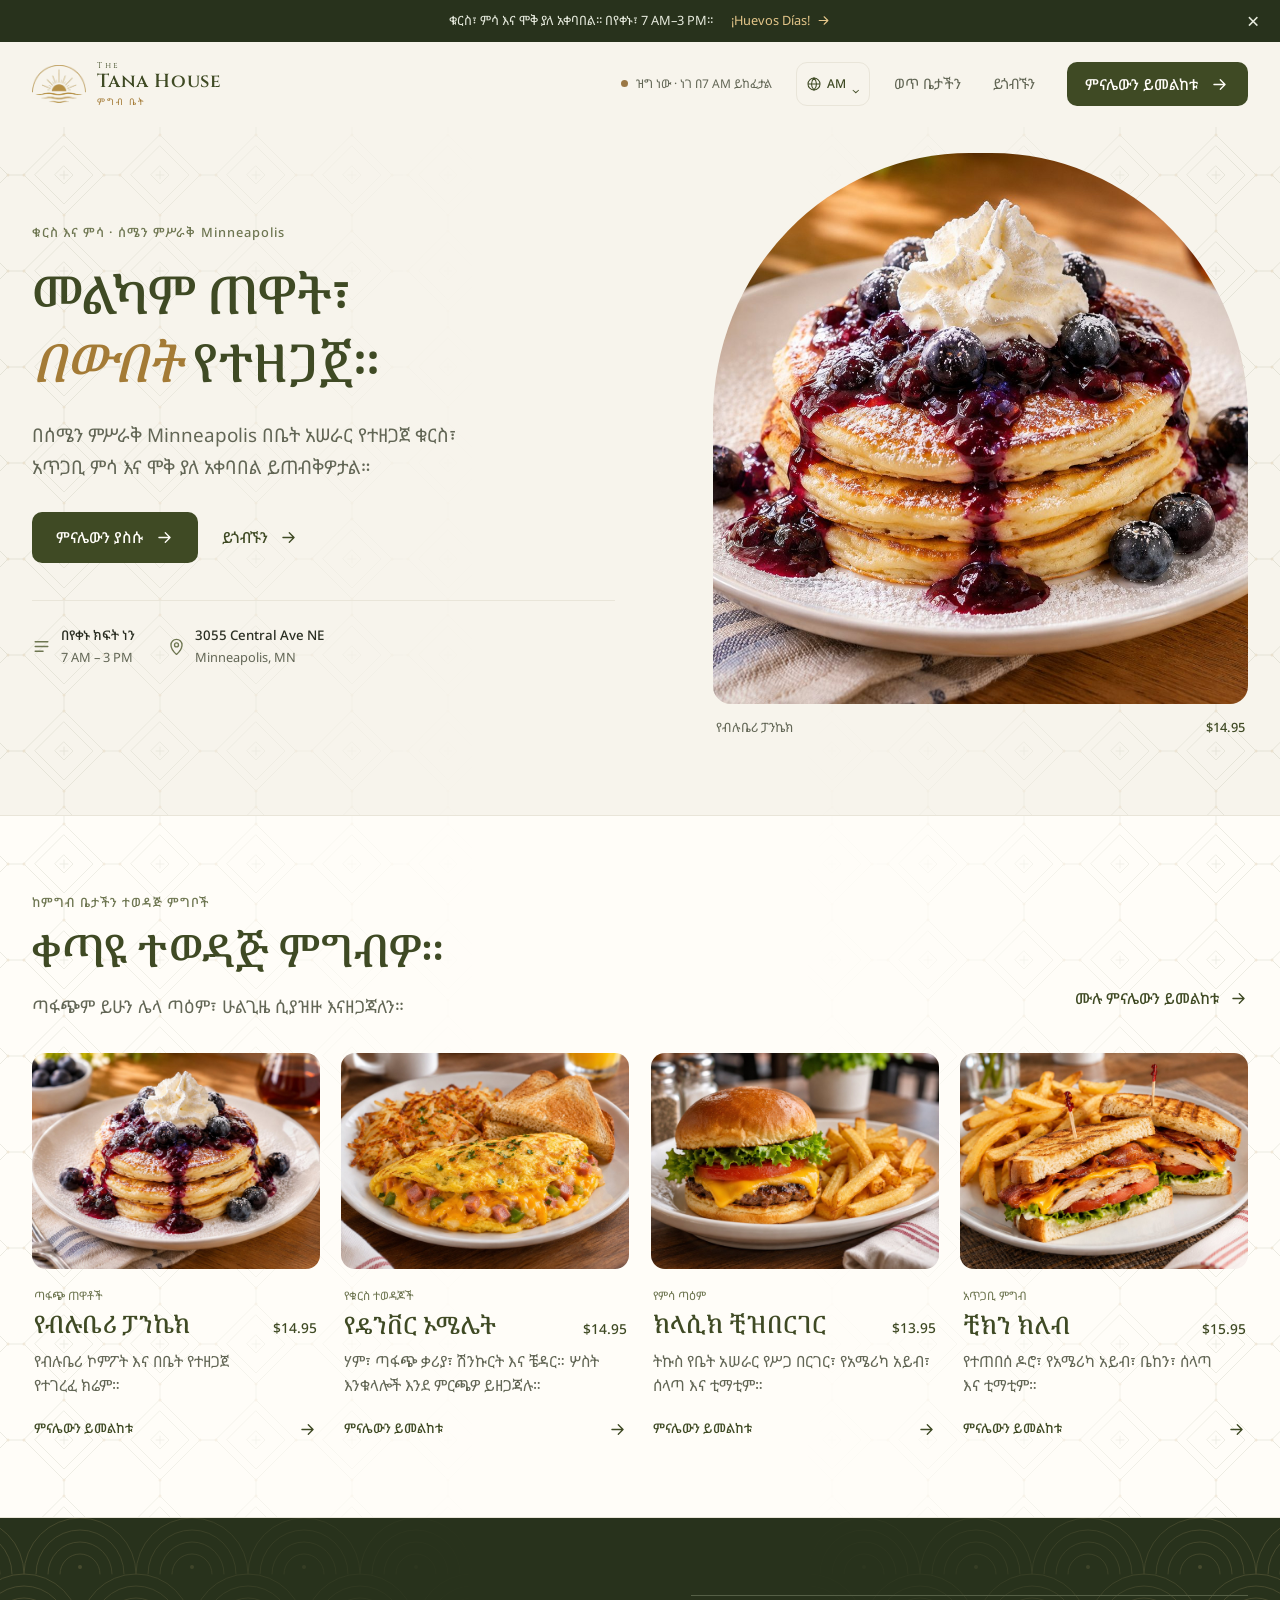
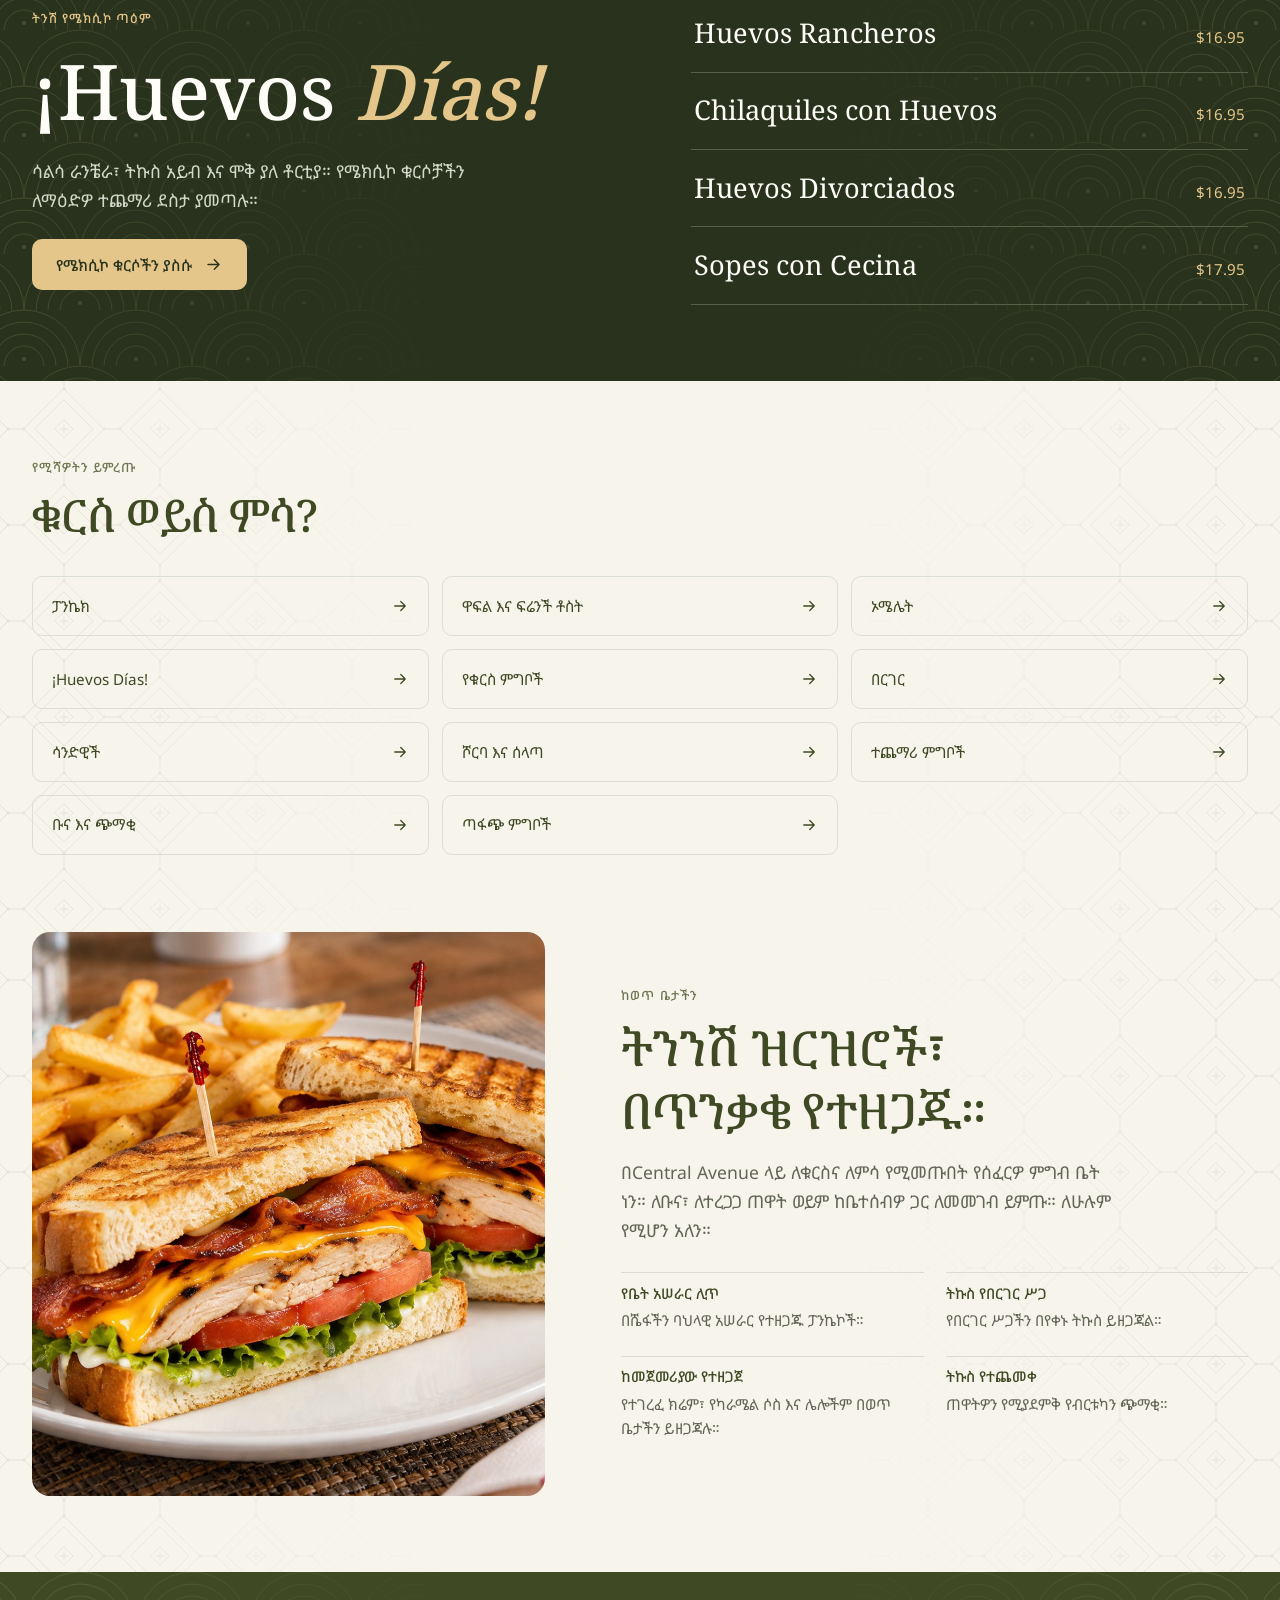
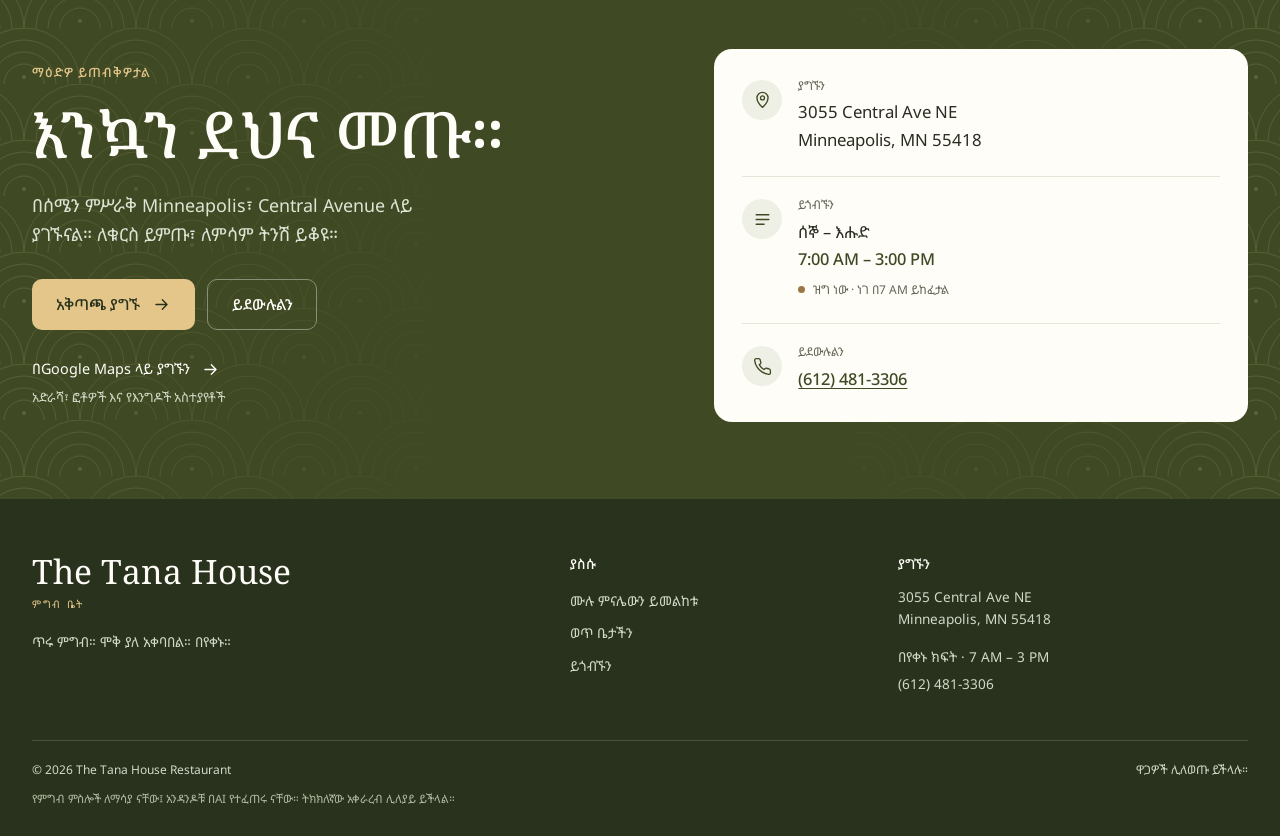
==== index-am.html @ eefc1eab "Initial TANA House website" ====
<!DOCTYPE html>
<html lang="am">
<head>
  <meta charset="UTF-8">
  <meta name="viewport" content="width=device-width, initial-scale=1, viewport-fit=cover">
  <title>The Tana House | ቁርስ እና ምሳ</title>
  <meta name="description" content="The Tana House በ3055 Central Ave NE፣ Minneapolis የሚገኝ የቁርስና የምሳ ምግብ ቤት ነው። ፓንኬክ፣ ኦሜሌት፣ የሜክሲኮ ቁርስ፣ በርገር እና ሌሎችም። በየቀኑ 7 AM–3 PM።">
  <meta name="theme-color" content="#3F4A24">
  <link rel="icon" href="assets/img/logo-emblem.png" type="image/png">
  <link rel="preconnect" href="https://fonts.googleapis.com">
  <link rel="preconnect" href="https://fonts.gstatic.com" crossorigin>
  <link href="https://fonts.googleapis.com/css2?family=Cinzel:wght@500;600&amp;family=Cormorant+Garamond:ital,wght@0,500;0,600;1,500&amp;family=Jost:wght@400;500;600&amp;family=Noto+Sans+Ethiopic:wght@400;500;600&amp;family=Noto+Serif+Ethiopic:wght@500;600&amp;display=swap" rel="stylesheet">
  <link rel="stylesheet" href="assets/css/styles.css">
  <link rel="stylesheet" href="assets/css/languages.css">
  <link rel="stylesheet" href="assets/css/responsive.css">
  <link rel="alternate" hreflang="en" href="index.html">
  <link rel="alternate" hreflang="es" href="index-es.html">
  <link rel="alternate" hreflang="am" href="index-am.html">
  <link rel="alternate" hreflang="so" href="index-so.html">
  <link rel="alternate" hreflang="vi" href="index-vi.html">
  <link rel="alternate" hreflang="x-default" href="index.html">
  <script type="application/ld+json">
{
 "@context": "https://schema.org",
 "@type": "Restaurant",
 "name": "The Tana House",
 "description": "The Tana House በ3055 Central Ave NE፣ Minneapolis የሚገኝ የቁርስና የምሳ ምግብ ቤት ነው። ፓንኬክ፣ ኦሜሌት፣ የሜክሲኮ ቁርስ፣ በርገር እና ሌሎችም። በየቀኑ 7 AM–3 PM።",
 "address": {
  "@type": "PostalAddress",
  "streetAddress": "3055 Central Ave NE",
  "addressLocality": "Minneapolis",
  "addressRegion": "MN",
  "postalCode": "55418",
  "addressCountry": "US"
 },
 "openingHoursSpecification": [
  {
   "@type": "OpeningHoursSpecification",
   "dayOfWeek": [
    "Monday",
    "Tuesday",
    "Wednesday",
    "Thursday",
    "Friday",
    "Saturday",
    "Sunday"
   ],
   "opens": "07:00",
   "closes": "15:00"
  }
 ],
 "servesCuisine": [
  "Breakfast",
  "Brunch",
  "American",
  "Mexican"
 ],
 "priceRange": "$$",
 "telephone": "+16124813306",
 "hasMenu": "menu-am.html",
 "image": "assets/img/logo.png"
}
</script>
</head>
<body>
  <a class="skip-link" href="#main">ወደ ዋናው ይዘት ይሂዱ</a>
  <div class="special-banner" hidden><span class="special-text"></span><a href="menu-am.html#huevos">¡Huevos Días! <svg viewbox="0 0 24 24" fill="none" stroke="currentColor" stroke-width="1.7" stroke-linecap="round" stroke-linejoin="round" aria-hidden="true"><path d="M5 12h14M13 6l6 6-6 6"></path></svg></a><button class="special-close" type="button" aria-label="ማስታወቂያውን ዝጋ">×</button></div>
  <header class="site-header">
    <nav class="nav wrap" aria-label="ዋና አሰሳ">
      <a class="brand" href="index-am.html" aria-label="The Tana House — ዋና ገጽ">
        <img src="assets/img/logo-emblem.png" alt="" width="62" height="43">
        <span class="brand-text"><span class="brand-the">The</span><span class="brand-name">Tana House</span><span class="brand-sub">ምግብ ቤት</span></span>
      </a>
      <span class="open-status nav-status" hidden><i aria-hidden="true"></i><span class="open-text"></span></span>
      <details class="language-picker"><summary aria-label="ቋንቋ ይምረጡ"><svg viewBox="0 0 24 24" fill="none" stroke="currentColor" stroke-width="1.6" aria-hidden="true"><circle cx="12" cy="12" r="9"/><path d="M3 12h18M12 3c5 5 5 13 0 18-5-5-5-13 0-18z"/></svg><span>AM</span><span class="language-chevron" aria-hidden="true">⌄</span></summary><div class="language-options"><a class="lang-switch" href="index.html" lang="en" hreflang="en">English</a><a class="lang-switch" href="index-es.html" lang="es" hreflang="es">Español</a><a class="lang-switch" href="index-am.html" lang="am" hreflang="am" aria-current="page">አማርኛ<span aria-hidden="true">✓</span></a><a class="lang-switch" href="index-so.html" lang="so" hreflang="so">Soomaali</a><a class="lang-switch" href="index-vi.html" lang="vi" hreflang="vi">Tiếng Việt</a></div></details>
      <button class="nav-toggle" type="button" aria-label="አሰሳን ክፈት" aria-expanded="false" aria-controls="nav-links"><span></span><span></span><span></span></button>
      <ul class="nav-links" id="nav-links">
        <li><a href="index-am.html#story">ወጥ ቤታችን</a></li>
        <li><a href="index-am.html#visit">ይጎብኙን</a></li>
        <li><a class="btn btn-primary" href="menu-am.html">ምናሌውን ይመልከቱ <svg viewbox="0 0 24 24" fill="none" stroke="currentColor" stroke-width="1.7" stroke-linecap="round" stroke-linejoin="round" aria-hidden="true"><path d="M5 12h14M13 6l6 6-6 6"></path></svg></a></li>
      </ul>
    </nav>
  </header>

  <main id="main">
    <section class="hero">
      <div class="wrap hero-grid">
        <div class="hero-copy">
          <span class="eyebrow">ቁርስ እና ምሳ · ሰሜን ምሥራቅ Minneapolis</span>
          <h1><span data-time-greeting>መልካም ጠዋት</span>፣ <em>በውበት</em> የተዘጋጀ።</h1>
          <p class="hero-lead">በሰሜን ምሥራቅ Minneapolis በቤት አሠራር የተዘጋጀ ቁርስ፣ አጥጋቢ ምሳ እና ሞቅ ያለ አቀባበል ይጠብቅዎታል።</p>
          <div class="hero-actions"><a class="btn btn-primary" href="menu-am.html">ምናሌውን ያስሱ <svg viewbox="0 0 24 24" fill="none" stroke="currentColor" stroke-width="1.7" stroke-linecap="round" stroke-linejoin="round" aria-hidden="true"><path d="M5 12h14M13 6l6 6-6 6"></path></svg></a><a class="text-link" href="#visit">ይጎብኙን <svg viewbox="0 0 24 24" fill="none" stroke="currentColor" stroke-width="1.7" stroke-linecap="round" stroke-linejoin="round" aria-hidden="true"><path d="M5 12h14M13 6l6 6-6 6"></path></svg></a></div>
          <div class="hero-meta"><div><svg viewbox="0 0 24 24" fill="none" stroke="currentColor" stroke-width="1.7" stroke-linecap="round" stroke-linejoin="round" aria-hidden="true"><path d="M4 6h16M4 12h16M4 18h10"></path></svg><p><strong>በየቀኑ ክፍት ነን</strong><span>7 AM – 3 PM</span></p></div><div><svg viewbox="0 0 24 24" fill="none" stroke="currentColor" stroke-width="1.7" stroke-linecap="round" stroke-linejoin="round" aria-hidden="true"><path d="M12 22s-7-6.2-7-12a7 7 0 0 1 14 0c0 5.8-7 12-7 12z"></path><circle cx="12" cy="10" r="2.5"></circle></svg><p><strong>3055 Central Ave NE</strong><span>Minneapolis, MN</span></p></div></div>
        </div>
        <figure class="hero-art"><div class="photo arch"><img src="assets/img/photos/hero.jpg" alt="የብሉቤሪ ፓንኬክ ከኮምፖት እና ከተገረፈ ክሬም ጋር" width="1400" height="1050" fetchpriority="high" decoding="async"></div><figcaption><span>የብሉቤሪ ፓንኬክ</span><span>$14.95</span></figcaption></figure>
      </div>
    </section>

    <section class="section favourites" id="favourites">
      <div class="wrap">
        <div class="section-heading"><div><span class="eyebrow">ከምግብ ቤታችን ተወዳጅ ምግቦች</span><h2>ቀጣዩ ተወዳጅ ምግብዎ።</h2><p>ጣፋጭም ይሁን ሌላ ጣዕም፣ ሁልጊዜ ሲያዝዙ እናዘጋጃለን።</p></div><a class="text-link" href="menu-am.html">ሙሉ ምናሌውን ይመልከቱ <svg viewbox="0 0 24 24" fill="none" stroke="currentColor" stroke-width="1.7" stroke-linecap="round" stroke-linejoin="round" aria-hidden="true"><path d="M5 12h14M13 6l6 6-6 6"></path></svg></a></div>
        <div class="fav-grid">
          <a class="fav-card" href="menu-am.html#pancakes">
            <div class="photo"><img src="assets/img/photos/pancakes.jpg" alt="የብሉቤሪ ፓንኬክ" width="1400" height="1050" loading="lazy" decoding="async"></div>
            <div class="fav-body"><span class="card-label">ጣፋጭ ጠዋቶች</span><div class="fav-title"><h3>የብሉቤሪ ፓንኬክ</h3><span class="price">$14.95</span></div><p>የብሉቤሪ ኮምፖት እና በቤት የተዘጋጀ የተገረፈ ክሬም።</p><span class="card-link">ምናሌውን ይመልከቱ <svg viewbox="0 0 24 24" fill="none" stroke="currentColor" stroke-width="1.7" stroke-linecap="round" stroke-linejoin="round" aria-hidden="true"><path d="M5 12h14M13 6l6 6-6 6"></path></svg></span></div>
          </a>
          <a class="fav-card" href="menu-am.html#omelets">
            <div class="photo"><img src="assets/img/photos/omelets.jpg" alt="የዴንቨር ኦሜሌት" width="1400" height="1050" loading="lazy" decoding="async"></div>
            <div class="fav-body"><span class="card-label">የቁርስ ተወዳጆች</span><div class="fav-title"><h3>የዴንቨር ኦሜሌት</h3><span class="price">$14.95</span></div><p>ሃም፣ ጣፋጭ ቃሪያ፣ ሽንኩርት እና ቼዳር። ሦስት እንቁላሎች እንደ ምርጫዎ ይዘጋጃሉ።</p><span class="card-link">ምናሌውን ይመልከቱ <svg viewbox="0 0 24 24" fill="none" stroke="currentColor" stroke-width="1.7" stroke-linecap="round" stroke-linejoin="round" aria-hidden="true"><path d="M5 12h14M13 6l6 6-6 6"></path></svg></span></div>
          </a>
          <a class="fav-card" href="menu-am.html#burgers">
            <div class="photo"><img src="assets/img/photos/burgers.jpg" alt="ክላሲክ ቺዝበርገር" width="1400" height="1050" loading="lazy" decoding="async"></div>
            <div class="fav-body"><span class="card-label">የምሳ ጣዕም</span><div class="fav-title"><h3>ክላሲክ ቺዝበርገር</h3><span class="price">$13.95</span></div><p>ትኩስ የቤት አሠራር የሥጋ በርገር፣ የአሜሪካ አይብ፣ ሰላጣ እና ቲማቲም።</p><span class="card-link">ምናሌውን ይመልከቱ <svg viewbox="0 0 24 24" fill="none" stroke="currentColor" stroke-width="1.7" stroke-linecap="round" stroke-linejoin="round" aria-hidden="true"><path d="M5 12h14M13 6l6 6-6 6"></path></svg></span></div>
          </a>
          <a class="fav-card" href="menu-am.html#sandwiches">
            <div class="photo"><img src="assets/img/photos/sandwiches.jpg" alt="ቺክን ክለብ" width="1400" height="1050" loading="lazy" decoding="async"></div>
            <div class="fav-body"><span class="card-label">አጥጋቢ ምግብ</span><div class="fav-title"><h3>ቺክን ክለብ</h3><span class="price">$15.95</span></div><p>የተጠበሰ ዶሮ፣ የአሜሪካ አይብ፣ ቤከን፣ ሰላጣ እና ቲማቲም።</p><span class="card-link">ምናሌውን ይመልከቱ <svg viewbox="0 0 24 24" fill="none" stroke="currentColor" stroke-width="1.7" stroke-linecap="round" stroke-linejoin="round" aria-hidden="true"><path d="M5 12h14M13 6l6 6-6 6"></path></svg></span></div>
          </a>
        </div>
      </div>
    </section>

    <section class="feature" aria-labelledby="mex-heading"><div class="wrap feature-grid">
      <div class="feature-copy"><span class="eyebrow">ትንሽ የሜክሲኮ ጣዕም</span><h2 id="mex-heading">¡Huevos <em>Días!</em></h2><p>ሳልሳ ራንቼራ፣ ትኩስ አይብ እና ሞቅ ያለ ቶርቲያ። የሜክሲኮ ቁርሶቻችን ለማዕድዎ ተጨማሪ ደስታ ያመጣሉ።</p><a class="btn btn-gold" href="menu-am.html#huevos">የሜክሲኮ ቁርሶችን ያስሱ <svg viewbox="0 0 24 24" fill="none" stroke="currentColor" stroke-width="1.7" stroke-linecap="round" stroke-linejoin="round" aria-hidden="true"><path d="M5 12h14M13 6l6 6-6 6"></path></svg></a></div>
      <ul class="feature-list"><li><a href="menu-am.html#huevos"><span>Huevos Rancheros</span><span>$16.95</span></a></li><li><a href="menu-am.html#huevos"><span>Chilaquiles con Huevos</span><span>$16.95</span></a></li><li><a href="menu-am.html#huevos"><span>Huevos Divorciados</span><span>$16.95</span></a></li><li><a href="menu-am.html#huevos"><span>Sopes con Cecina</span><span>$17.95</span></a></li></ul>
    </div></section>

    <section class="section categories"><div class="wrap"><div class="section-heading"><div><span class="eyebrow">የሚሻዎትን ይምረጡ</span><h2>ቁርስ ወይስ ምሳ?</h2></div></div><div class="category-links">
          <a href="menu-am.html#pancakes">ፓንኬክ <svg viewbox="0 0 24 24" fill="none" stroke="currentColor" stroke-width="1.7" stroke-linecap="round" stroke-linejoin="round" aria-hidden="true"><path d="M5 12h14M13 6l6 6-6 6"></path></svg></a>
          <a href="menu-am.html#waffles">ዋፍል እና ፍሬንች ቶስት <svg viewbox="0 0 24 24" fill="none" stroke="currentColor" stroke-width="1.7" stroke-linecap="round" stroke-linejoin="round" aria-hidden="true"><path d="M5 12h14M13 6l6 6-6 6"></path></svg></a>
          <a href="menu-am.html#omelets">ኦሜሌት <svg viewbox="0 0 24 24" fill="none" stroke="currentColor" stroke-width="1.7" stroke-linecap="round" stroke-linejoin="round" aria-hidden="true"><path d="M5 12h14M13 6l6 6-6 6"></path></svg></a>
          <a href="menu-am.html#huevos">¡Huevos Días! <svg viewbox="0 0 24 24" fill="none" stroke="currentColor" stroke-width="1.7" stroke-linecap="round" stroke-linejoin="round" aria-hidden="true"><path d="M5 12h14M13 6l6 6-6 6"></path></svg></a>
          <a href="menu-am.html#plates">የቁርስ ምግቦች <svg viewbox="0 0 24 24" fill="none" stroke="currentColor" stroke-width="1.7" stroke-linecap="round" stroke-linejoin="round" aria-hidden="true"><path d="M5 12h14M13 6l6 6-6 6"></path></svg></a>
          <a href="menu-am.html#burgers">በርገር <svg viewbox="0 0 24 24" fill="none" stroke="currentColor" stroke-width="1.7" stroke-linecap="round" stroke-linejoin="round" aria-hidden="true"><path d="M5 12h14M13 6l6 6-6 6"></path></svg></a>
          <a href="menu-am.html#sandwiches">ሳንድዊች <svg viewbox="0 0 24 24" fill="none" stroke="currentColor" stroke-width="1.7" stroke-linecap="round" stroke-linejoin="round" aria-hidden="true"><path d="M5 12h14M13 6l6 6-6 6"></path></svg></a>
          <a href="menu-am.html#soups">ሾርባ እና ሰላጣ <svg viewbox="0 0 24 24" fill="none" stroke="currentColor" stroke-width="1.7" stroke-linecap="round" stroke-linejoin="round" aria-hidden="true"><path d="M5 12h14M13 6l6 6-6 6"></path></svg></a>
          <a href="menu-am.html#sides">ተጨማሪ ምግቦች <svg viewbox="0 0 24 24" fill="none" stroke="currentColor" stroke-width="1.7" stroke-linecap="round" stroke-linejoin="round" aria-hidden="true"><path d="M5 12h14M13 6l6 6-6 6"></path></svg></a>
          <a href="menu-am.html#drinks">ቡና እና ጭማቂ <svg viewbox="0 0 24 24" fill="none" stroke="currentColor" stroke-width="1.7" stroke-linecap="round" stroke-linejoin="round" aria-hidden="true"><path d="M5 12h14M13 6l6 6-6 6"></path></svg></a>
          <a href="menu-am.html#desserts">ጣፋጭ ምግቦች <svg viewbox="0 0 24 24" fill="none" stroke="currentColor" stroke-width="1.7" stroke-linecap="round" stroke-linejoin="round" aria-hidden="true"><path d="M5 12h14M13 6l6 6-6 6"></path></svg></a>
    </div></div></section>

    <section class="section story-section" id="story"><div class="wrap story-grid">
      <div class="story-art photo"><img src="assets/img/photos/sandwiches.jpg" alt="የተጠበሰ የዶሮ ክለብ ሳንድዊች ከቤከን፣ ከሰላጣ እና ከቲማቲም ጋር" width="1400" height="1050" loading="lazy" decoding="async"></div>
      <div class="story"><span class="eyebrow">ከወጥ ቤታችን</span><h2>ትንንሽ ዝርዝሮች፣ በጥንቃቄ የተዘጋጁ።</h2><p class="story-lead">በCentral Avenue ላይ ለቁርስና ለምሳ የሚመጡበት የሰፈርዎ ምግብ ቤት ነን። ለቡና፣ ለተረጋጋ ጠዋት ወይም ከቤተሰብዎ ጋር ለመመገብ ይምጡ። ለሁሉም የሚሆን አለን።</p><div class="story-points"><div><h3>የቤት አሠራር ሊጥ</h3><p>በሼፋችን ባህላዊ አሠራር የተዘጋጁ ፓንኬኮች።</p></div>
<div><h3>ትኩስ የበርገር ሥጋ</h3><p>የበርገር ሥጋችን በየቀኑ ትኩስ ይዘጋጃል።</p></div>
<div><h3>ከመጀመሪያው የተዘጋጀ</h3><p>የተገረፈ ክሬም፣ የካራሜል ሶስ እና ሌሎችም በወጥ ቤታችን ይዘጋጃሉ።</p></div>
<div><h3>ትኩስ የተጨመቀ</h3><p>ጠዋትዎን የሚያደምቅ የብርቱካን ጭማቂ።</p></div></div></div>
    </div></section>

    <section class="section" data-restaurant-gallery hidden><div class="wrap"><div class="section-heading"><div><span class="eyebrow">አካባቢያችንን ይመልከቱ</span><h2>እንደ ቤትዎ ይሁኑ።</h2></div></div><div class="gallery-grid" data-gallery-items></div></div></section>
    <section class="section guest-reviews" data-guest-reviews hidden><div class="wrap"><div class="section-heading"><div><span class="eyebrow">በማዕዱ ዙሪያ</span><h2>ከእንግዶቻችን ጥቂት ቃላት።</h2></div></div><div class="review-grid" data-review-items></div></div></section>

    <section class="section visit" id="visit"><div class="wrap visit-grid">
      <div class="visit-copy"><span class="eyebrow">ማዕድዎ ይጠብቅዎታል</span><h2>እንኳን ደህና መጡ።</h2><p class="visit-lead">በሰሜን ምሥራቅ Minneapolis፣ Central Avenue ላይ ያገኙናል። ለቁርስ ይምጡ፣ ለምሳም ትንሽ ይቆዩ።</p><div class="hero-actions"><a class="btn btn-gold" href="https://www.google.com/maps/search/?api=1&amp;query=The+Tana+House+3055+Central+Ave+NE+Minneapolis+MN+55418" target="_blank" rel="noopener">አቅጣጫ ያግኙ <svg viewbox="0 0 24 24" fill="none" stroke="currentColor" stroke-width="1.7" stroke-linecap="round" stroke-linejoin="round" aria-hidden="true"><path d="M5 12h14M13 6l6 6-6 6"></path></svg></a><a class="btn btn-light" href="tel:+16124813306">ይደውሉልን</a></div><a class="map-link" href="https://www.google.com/maps/search/?api=1&amp;query=The+Tana+House+3055+Central+Ave+NE+Minneapolis+MN+55418" target="_blank" rel="noopener">በGoogle Maps ላይ ያግኙን <svg viewbox="0 0 24 24" fill="none" stroke="currentColor" stroke-width="1.7" stroke-linecap="round" stroke-linejoin="round" aria-hidden="true"><path d="M5 12h14M13 6l6 6-6 6"></path></svg><span>አድራሻ፣ ፎቶዎች እና የእንግዶች አስተያየቶች</span></a></div>
      <div class="visit-card"><div><span class="detail-icon"><svg viewbox="0 0 24 24" fill="none" stroke="currentColor" stroke-width="1.7" stroke-linecap="round" stroke-linejoin="round" aria-hidden="true"><path d="M12 22s-7-6.2-7-12a7 7 0 0 1 14 0c0 5.8-7 12-7 12z"></path><circle cx="12" cy="10" r="2.5"></circle></svg></span><div><h3>ያግኙን</h3><address>3055 Central Ave NE<br>Minneapolis, MN 55418</address></div></div><div><span class="detail-icon"><svg viewbox="0 0 24 24" fill="none" stroke="currentColor" stroke-width="1.7" stroke-linecap="round" stroke-linejoin="round" aria-hidden="true"><path d="M4 6h16M4 12h16M4 18h10"></path></svg></span><div><h3>ይጎብኙን</h3><p>ሰኞ – እሑድ<br><strong>7:00 AM – 3:00 PM</strong></p><span class="open-status" hidden><i aria-hidden="true"></i><span class="open-text"></span></span></div></div><div><span class="detail-icon"><svg viewbox="0 0 24 24" fill="none" stroke="currentColor" stroke-width="1.7" stroke-linecap="round" stroke-linejoin="round" aria-hidden="true"><path d="M22 16.9v3a2 2 0 0 1-2.2 2 19.8 19.8 0 0 1-8.6-3.1 19.5 19.5 0 0 1-6-6A19.8 19.8 0 0 1 2.1 4.2 2 2 0 0 1 4.1 2h3a2 2 0 0 1 2 1.7c.1 1 .4 1.9.7 2.8a2 2 0 0 1-.5 2.1L8 9.9a16 16 0 0 0 6 6l1.3-1.3a2 2 0 0 1 2.1-.4c.9.3 1.8.6 2.8.7a2 2 0 0 1 1.7 2z"></path></svg></span><div><h3>ይደውሉልን</h3><a href="tel:+16124813306">(612) 481-3306</a></div></div></div>
    </div></section>
  </main>

  <footer class="site-footer">
    <div class="wrap footer-grid">
      <div><a class="footer-brand" href="index-am.html">The Tana House<span>ምግብ ቤት</span></a><p>ጥሩ ምግብ። ሞቅ ያለ አቀባበል። በየቀኑ።</p></div>
      <div><h2>ያስሱ</h2><ul><li><a href="menu-am.html">ሙሉ ምናሌውን ይመልከቱ</a></li><li><a href="index-am.html#story">ወጥ ቤታችን</a></li><li><a href="index-am.html#visit">ይጎብኙን</a></li></ul></div>
      <div><h2>ያግኙን</h2><address><a href="https://www.google.com/maps/search/?api=1&amp;query=The+Tana+House+3055+Central+Ave+NE+Minneapolis+MN+55418" target="_blank" rel="noopener">3055 Central Ave NE<br>Minneapolis, MN 55418</a></address><p>በየቀኑ ክፍት · 7 AM – 3 PM</p><a href="tel:+16124813306">(612) 481-3306</a></div>
    </div>
    <div class="wrap footer-bottom"><span>© <span id="year">2026</span> The Tana House Restaurant</span><span>ዋጋዎች ሊለወጡ ይችላሉ።</span></div>
    <p class="wrap credits">የምግብ ምስሎች ለማሳያ ናቸው፤ አንዳንዶቹ በAI የተፈጠሩ ናቸው። ትክክለኛው አቀራረብ ሊለያይ ይችላል።</p>
  </footer>
  <nav class="actionbar" aria-label="ፈጣን አማራጮች">
    <a href="menu-am.html" class="ab-menu"><svg viewbox="0 0 24 24" fill="none" stroke="currentColor" stroke-width="1.7" stroke-linecap="round" stroke-linejoin="round" aria-hidden="true"><path d="M4 6h16M4 12h16M4 18h10"></path></svg>ምናሌ</a>
    <a href="https://www.google.com/maps/search/?api=1&amp;query=The+Tana+House+3055+Central+Ave+NE+Minneapolis+MN+55418" target="_blank" rel="noopener"><svg viewbox="0 0 24 24" fill="none" stroke="currentColor" stroke-width="1.7" stroke-linecap="round" stroke-linejoin="round" aria-hidden="true"><path d="M12 22s-7-6.2-7-12a7 7 0 0 1 14 0c0 5.8-7 12-7 12z"></path><circle cx="12" cy="10" r="2.5"></circle></svg>አቅጣጫ</a>
    <a href="tel:+16124813306"><svg viewbox="0 0 24 24" fill="none" stroke="currentColor" stroke-width="1.7" stroke-linecap="round" stroke-linejoin="round" aria-hidden="true"><path d="M22 16.9v3a2 2 0 0 1-2.2 2 19.8 19.8 0 0 1-8.6-3.1 19.5 19.5 0 0 1-6-6A19.8 19.8 0 0 1 2.1 4.2 2 2 0 0 1 4.1 2h3a2 2 0 0 1 2 1.7c.1 1 .4 1.9.7 2.8a2 2 0 0 1-.5 2.1L8 9.9a16 16 0 0 0 6 6l1.3-1.3a2 2 0 0 1 2.1-.4c.9.3 1.8.6 2.8.7a2 2 0 0 1 1.7 2z"></path></svg>ይደውሉ</a>
  </nav>
  <script src="assets/js/content.js"></script>
  <script src="assets/js/languages.js"></script>
  <script src="assets/js/main.js"></script>
  <script src="assets/js/motion.js"></script>
</body>
</html>
---- assets/css/styles.css ----
/* The Tana House — warm cream, olive, and a little antique gold. */
:root {
  --cream: #F7F4EC;
  --paper: #FFFDF8;
  --linen: #E9E5D9;
  --olive: #3F4A24;
  --olive-deep: #28321C;
  --olive-soft: #6E7651;
  --gold: #A47B36;
  --gold-light: #E4C68A;
  --ink: #292D21;
  --ink-soft: #626655;
  --radius: 18px;
  --wordmark: "Cinzel", Georgia, serif;
  --display: "Cormorant Garamond", Garamond, Georgia, serif;
  --body: "Jost", "Avenir Next", "Segoe UI", sans-serif;
  --wrap: min(1240px, 100% - 4rem);
  --header-height: 84px;
}

*,
*::before,
*::after {
  box-sizing: border-box;
}

html {
  scroll-behavior: smooth;
  scroll-padding-top: calc(var(--header-height) + 80px);
}

body {
  margin: 0;
  background: var(--cream);
  color: var(--ink);
  font: 400 1.025rem/1.65 var(--body);
  -webkit-font-smoothing: antialiased;
}

[hidden] {
  display: none !important;
}

img {
  display: block;
  max-width: 100%;
  height: auto;
}

a {
  color: inherit;
  text-underline-offset: .2em;
}

button,
input {
  font: inherit;
}

button,
a,
input {
  -webkit-tap-highlight-color: transparent;
}

button {
  cursor: pointer;
}

button,
input,
a {
  touch-action: manipulation;
}

:focus-visible {
  outline: 3px solid var(--gold);
  outline-offset: 5px;
}

h1,
h2,
h3,
p,
figure {
  margin: 0;
}

h1,
h2,
h3 {
  font-family: var(--display);
  font-weight: 500;
  line-height: 1.08;
}

h1,
h2 {
  text-wrap: balance;
}

p {
  text-wrap: pretty;
}

svg {
  flex-shrink: 0;
}

.wrap {
  width: var(--wrap);
  margin-inline: auto;
}

.skip-link {
  position: fixed;
  top: .8rem;
  left: 1rem;
  transform: translateY(-160%);
  padding: .7rem 1rem;
  background: var(--olive);
  color: white;
  border-radius: 8px;
  z-index: 100;
}

.skip-link:focus {
  transform: none;
}

.eyebrow {
  display: block;
  color: var(--olive-soft);
  font-size: .8rem;
  font-weight: 500;
  letter-spacing: .08em;
  line-height: 1.5;
}

.text-link {
  display: inline-flex;
  align-items: center;
  gap: .65rem;
  min-height: 44px;
  color: var(--olive);
  font-size: .95rem;
  font-weight: 500;
  text-decoration: none;
}

.text-link:hover {
  text-decoration: underline;
}

.text-link svg,
.btn svg,
.card-link svg,
.map-link svg {
  width: 19px;
  height: 19px;
}

/* Buttons and navigation */
.btn {
  display: inline-flex;
  align-items: center;
  justify-content: center;
  gap: .75rem;
  min-height: 50px;
  padding: .85rem 1.45rem;
  border: 1px solid transparent;
  border-radius: 10px;
  font-size: .95rem;
  font-weight: 500;
  line-height: 1.45;
  text-decoration: none;
  transition: background .2s, border-color .2s, transform .2s;
}

.btn:hover {
  transform: translateY(-2px);
}

.btn-primary {
  color: var(--paper);
  background: var(--olive);
}

.btn-primary:hover {
  background: var(--olive-deep);
}

.btn-ghost {
  color: var(--olive);
  background: transparent;
  border-color: var(--olive);
}

.btn-ghost:hover {
  background: var(--linen);
}

.btn-gold {
  background: var(--gold-light);
  color: var(--olive-deep);
}

.btn-gold:hover {
  background: #EED7AD;
}

.btn-light {
  color: var(--paper);
  border-color: #859076;
  background: transparent;
}

.btn-light:hover {
  background: #3B482D;
}

.special-banner {
  position: relative;
  display: flex;
  justify-content: center;
  align-items: center;
  gap: 1.1rem;
  padding: .55rem 3.25rem;
  min-height: 42px;
  background: var(--olive-deep);
  color: #E7EBDE;
  text-align: center;
  font-size: .8rem;
}

.special-banner a {
  display: inline-flex;
  align-items: center;
  gap: .35rem;
  color: var(--gold-light);
  text-decoration: none;
  white-space: nowrap;
}

.special-banner a:hover {
  text-decoration: underline;
}

.special-banner svg {
  width: 15px;
  height: 15px;
}

.special-close {
  position: absolute;
  right: .3rem;
  top: 50%;
  transform: translateY(-50%);
  width: 44px;
  height: 44px;
  color: #E7EBDE;
  background: transparent;
  border: 0;
  font-size: 1.35rem;
}

.site-header {
  position: sticky;
  top: 0;
  z-index: 50;
  background: var(--cream);
  border-bottom: 1px solid transparent;
  transition: border-color .2s, box-shadow .2s;
}

.site-header.scrolled {
  border-color: var(--linen);
  box-shadow: 0 6px 18px rgb(40 50 28 / 3%);
}

.nav {
  display: flex;
  align-items: center;
  gap: 1.5rem;
  height: var(--header-height);
}

.brand {
  display: flex;
  align-items: center;
  gap: .7rem;
  text-decoration: none;
  color: var(--olive);
  flex-shrink: 0;
}

.brand img {
  width: 54px;
}

.brand-text {
  display: flex;
  flex-direction: column;
  line-height: 1;
}

.brand-the {
  font-family: var(--wordmark);
  font-size: .52rem;
  letter-spacing: .3em;
}

.brand-name {
  margin: .2rem 0 .3rem;
  font-family: var(--wordmark);
  font-size: 1.18rem;
  font-weight: 600;
  letter-spacing: .035em;
}

.brand-sub {
  font-size: .57rem;
  letter-spacing: .22em;
  text-transform: uppercase;
  color: var(--gold);
}

.nav-status {
  margin-left: auto;
}

.lang-switch {
  display: grid;
  place-items: center;
  width: 44px;
  height: 44px;
  border: 1px solid var(--linen);
  border-radius: 50%;
  color: var(--olive);
  font-size: .8rem;
  font-weight: 500;
  text-decoration: none;
  flex-shrink: 0;
}

.lang-switch:hover {
  background: var(--linen);
}

.nav-links {
  display: flex;
  align-items: center;
  gap: 2rem;
  list-style: none;
  margin: 0;
  padding: 0;
}

.nav-links a:not(.btn) {
  display: flex;
  align-items: center;
  min-height: 44px;
  font-size: .9rem;
  text-decoration: none;
  color: var(--ink-soft);
}

.nav-links a:not(.btn):hover {
  color: var(--olive);
  text-decoration: underline;
}

.nav-links .btn {
  min-height: 44px;
  padding: .6rem 1.1rem;
}

.nav-toggle {
  display: none;
  width: 44px;
  height: 44px;
  padding: 10px;
  border: 1px solid var(--linen);
  border-radius: 10px;
  background: transparent;
}

.nav-toggle span {
  display: block;
  height: 1.5px;
  background: var(--olive);
  margin: 5px 0;
  transition: transform .2s, opacity .2s;
}

.open-status {
  display: inline-flex;
  align-items: center;
  gap: .5rem;
  color: var(--ink-soft);
  font-size: .75rem;
  line-height: 1.4;
}

.open-status i {
  display: block;
  width: 7px;
  height: 7px;
  background: #9A7744;
  border-radius: 50%;
  flex-shrink: 0;
}

.open-status.is-open i {
  background: #5D7A37;
}

/* A clear first screen, without a loading overlay. */
.hero {
  padding: clamp(1rem, 2vw, 1.75rem) 0 clamp(3.5rem, 6vw, 5.5rem);
}

.hero-grid {
  display: grid;
  grid-template-columns: 1.05fr 1fr;
  gap: clamp(2.5rem, 6vw, 6rem);
  align-items: center;
}

.hero h1 {
  margin: 1.1rem 0 1.4rem;
  color: var(--olive);
  font-size: clamp(2.75rem, 5.3vw, 5.15rem);
  line-height: 1.04;
  letter-spacing: -.025em;
}

.hero h1 em {
  color: var(--gold);
  font-weight: 500;
}

.hero-lead {
  max-width: 39ch;
  color: var(--ink-soft);
  font-size: 1.18rem;
  line-height: 1.7;
}

.hero-actions {
  display: flex;
  align-items: center;
  flex-wrap: wrap;
  gap: 1.5rem;
  margin-top: 1.8rem;
}

.hero-meta {
  display: flex;
  flex-wrap: wrap;
  gap: 1.4rem 2rem;
  margin-top: 2.3rem;
  padding-top: 1.5rem;
  border-top: 1px solid var(--linen);
}

.hero-meta>div {
  display: flex;
  gap: .6rem;
  align-items: center;
}

.hero-meta svg {
  width: 19px;
  height: 19px;
  color: var(--olive-soft);
}

.hero-meta strong {
  display: block;
  font-weight: 500;
  font-size: .83rem;
}

.hero-meta span {
  display: block;
  color: var(--ink-soft);
  font-size: .8rem;
}

.hero-art {
  width: 100%;
  max-width: 535px;
  justify-self: end;
}

.photo {
  overflow: hidden;
  border-radius: var(--radius);
  background: var(--linen);
}

.photo img {
  width: 100%;
  height: 100%;
  object-fit: cover;
}

.hero-art .photo {
  aspect-ratio: 1 / 1.03;
  border-radius: 48% 48% 18px 18px;
}

.hero-art img {
  object-position: 50% 50%;
}

.hero-art figcaption {
  display: flex;
  justify-content: space-between;
  gap: 1rem;
  padding: .85rem .2rem 0;
  font-size: .8rem;
  color: var(--ink-soft);
}

.hero-art figcaption span:last-child {
  color: var(--olive);
  font-weight: 500;
}

/* Food and category browsing */
.section {
  padding: clamp(3.5rem, 6vw, 5.75rem) 0;
}

/* Quiet woven details at the edges, with clear space behind the copy. */
:where(.hero, .menu-hero, main > .section, main > .feature, .menu-section, .menu-cta) {
  --section-pattern: url("../img/section-weave.svg");
  --section-pattern-size: 96px;
  --section-pattern-opacity: .16;
  position: relative;
  isolation: isolate;
}

:where(.hero, .menu-hero, main > .section, main > .feature, .menu-section, .menu-cta)::before {
  content: "";
  position: absolute;
  inset: 0;
  z-index: -1;
  border-radius: inherit;
  background-image: var(--section-pattern);
  background-size: var(--section-pattern-size);
  background-position: center top;
  opacity: var(--section-pattern-opacity);
  -webkit-mask-image: linear-gradient(90deg, #000, transparent 38%, transparent 62%, #000);
  mask-image: linear-gradient(90deg, #000, transparent 38%, transparent 62%, #000);
  pointer-events: none;
}

:where(.feature, .visit, .menu-section.mex, .menu-cta) {
  --section-pattern: url("../img/section-arches.svg");
  --section-pattern-size: 112px;
  --section-pattern-opacity: .2;
}

.menu-section:not(.mex)::before {
  -webkit-mask-image: linear-gradient(180deg, #000, transparent 220px);
  mask-image: linear-gradient(180deg, #000, transparent 220px);
  opacity: .09;
}

@media (max-width: 640px) {
  :where(.hero, .menu-hero, main > .section, main > .feature, .menu-section, .menu-cta) {
    --section-pattern-size: 80px;
    --section-pattern-opacity: .13;
  }
}

@media print, (forced-colors: active) {
  :where(.hero, .menu-hero, main > .section, main > .feature, .menu-section, .menu-cta)::before {
    display: none;
  }
}

.favourites {
  background: var(--paper);
  border-block: 1px solid var(--linen);
}

.section-heading {
  display: flex;
  justify-content: space-between;
  align-items: end;
  gap: 1.5rem;
  margin-bottom: 2rem;
}

.section-heading h2 {
  margin-top: .55rem;
  color: var(--olive);
  font-size: clamp(2.2rem, 3.5vw, 3.3rem);
  letter-spacing: -.02em;
}

.section-heading p {
  margin-top: .8rem;
  color: var(--ink-soft);
  font-size: 1.1rem;
}

.section-heading>.text-link {
  flex-shrink: 0;
}

.fav-grid {
  display: grid;
  grid-template-columns: repeat(4, minmax(0, 1fr));
  gap: 1.35rem;
}

.fav-card {
  display: flex;
  flex-direction: column;
  min-width: 0;
  text-decoration: none;
}

.fav-card .photo {
  aspect-ratio: 4 / 3;
  border-radius: 14px;
}

.fav-card .photo img {
  transition: transform .35s ease;
}

.fav-card:hover .photo img {
  transform: scale(1.035);
}

.fav-body {
  display: flex;
  flex: 1;
  flex-direction: column;
  padding: 1.05rem .15rem 0;
}

.card-label {
  color: var(--olive-soft);
  font-size: .73rem;
}

.fav-title {
  display: flex;
  flex-wrap: wrap;
  align-items: baseline;
  gap: .45rem .75rem;
  margin-top: .35rem;
}

.fav-title h3 {
  flex: 1 1 150px;
  color: var(--olive);
  font-size: 1.5rem;
  line-height: 1.18;
}

.price {
  font-variant-numeric: tabular-nums;
  font-weight: 500;
}

.fav-title .price {
  color: var(--olive);
  font-size: .86rem;
}

.fav-body p {
  color: var(--ink-soft);
  font-size: .96rem;
  margin-top: .6rem;
  line-height: 1.6;
}

.card-link {
  display: flex;
  align-items: center;
  justify-content: space-between;
  gap: .75rem;
  margin-top: auto;
  padding-top: 1.2rem;
  color: var(--olive);
  font-size: .83rem;
  font-weight: 500;
}

.feature {
  background: var(--olive-deep);
  color: var(--paper);
}

.feature-grid {
  display: grid;
  grid-template-columns: 1fr 1fr;
  gap: clamp(3rem, 8vw, 8rem);
  align-items: center;
  padding-block: clamp(3.5rem, 6vw, 5.75rem);
}

.feature .eyebrow {
  color: var(--gold-light);
}

.feature h2 {
  margin: .8rem 0 1rem;
  font-size: clamp(3.5rem, 6vw, 5.5rem);
}

.feature h2 em {
  color: var(--gold-light);
}

.feature-copy p {
  max-width: 45ch;
  color: #D3D9C9;
  font-size: 1.1rem;
}

.feature-copy .btn {
  margin-top: 1.5rem;
}

.feature-list {
  margin: 0;
  padding: 0;
  list-style: none;
  border-top: 1px solid #566047;
}

.feature-list a {
  display: flex;
  align-items: baseline;
  justify-content: space-between;
  gap: 1rem;
  padding: 1.35rem .2rem;
  border-bottom: 1px solid #566047;
  text-decoration: none;
}

.feature-list a:hover {
  color: var(--gold-light);
}

.feature-list span:first-child {
  font-family: var(--display);
  font-size: 1.7rem;
  line-height: 1.2;
}

.feature-list span:last-child {
  color: var(--gold-light);
  font-size: .95rem;
  white-space: nowrap;
}

.category-links {
  display: grid;
  grid-template-columns: repeat(3, minmax(0, 1fr));
  gap: .8rem;
}

.category-links a {
  display: flex;
  justify-content: space-between;
  align-items: center;
  gap: .8rem;
  padding: 1rem 1.2rem;
  min-height: 60px;
  border: 1px solid #DBDFD0;
  border-radius: 10px;
  color: var(--olive);
  text-decoration: none;
  font-size: .95rem;
  transition: background .2s, border-color .2s;
}

.category-links a:hover {
  background: var(--paper);
  border-color: var(--olive-soft);
}

.category-links svg {
  width: 18px;
  height: 18px;
}

/* The kitchen, real venue photos, and attributed guest reviews. */
.story-section {
  padding-top: 0;
}

.story-grid {
  display: grid;
  grid-template-columns: .9fr 1.1fr;
  gap: clamp(2.5rem, 6vw, 6rem);
  align-items: center;
}

.story-art {
  aspect-ratio: 4 / 4.4;
}

.story h2 {
  margin: .65rem 0 1rem;
  color: var(--olive);
  font-size: clamp(2.3rem, 3.8vw, 3.5rem);
  letter-spacing: -.02em;
}

.story-lead {
  color: var(--ink-soft);
  max-width: 54ch;
  font-size: 1.1rem;
}

.story-points {
  display: grid;
  grid-template-columns: repeat(2, minmax(0, 1fr));
  gap: 1.4rem;
  margin-top: 1.7rem;
}

.story-points>div {
  padding-top: .8rem;
  border-top: 1px solid #DADDCE;
}

.story-points h3 {
  font-family: var(--body);
  color: var(--olive);
  font-size: .92rem;
  font-weight: 500;
}

.story-points p {
  margin-top: .4rem;
  color: var(--ink-soft);
  font-size: .94rem;
}

.gallery-grid,
.review-grid {
  display: grid;
  grid-template-columns: repeat(3, minmax(0, 1fr));
  gap: 1.25rem;
}

.gallery-grid figure {
  min-width: 0;
}

.gallery-grid .photo {
  aspect-ratio: 4 / 3;
}

.gallery-grid figcaption {
  color: var(--ink-soft);
  margin-top: .6rem;
  font-size: .9rem;
}

.guest-reviews {
  background: var(--paper);
}

.review-card {
  margin: 0;
  padding: 1.7rem;
  border: 1px solid var(--linen);
  border-radius: var(--radius);
}

.review-card p {
  font-family: var(--display);
  color: var(--olive);
  font-size: 1.6rem;
  line-height: 1.4;
}

.review-card footer {
  display: flex;
  flex-wrap: wrap;
  gap: .5rem 1rem;
  margin-top: 1.2rem;
  font-size: .85rem;
}

.review-card cite {
  font-style: normal;
  font-weight: 500;
}

.review-card a {
  color: var(--ink-soft);
}

/* A useful visit section and footer. */
.visit {
  background: var(--olive);
  color: var(--paper);
}

.visit-grid {
  display: grid;
  grid-template-columns: 1fr .9fr;
  gap: clamp(2.5rem, 7vw, 7rem);
  align-items: center;
}

.visit .eyebrow {
  color: var(--gold-light);
}

.visit h2 {
  margin: .6rem 0 1rem;
  font-size: clamp(3.1rem, 5vw, 4.6rem);
}

.visit-lead {
  color: #DFE4D5;
  max-width: 39ch;
  font-size: 1.12rem;
}

.visit .hero-actions {
  gap: .75rem;
}

.map-link {
  display: inline-flex;
  flex-wrap: wrap;
  align-items: center;
  gap: .4rem .7rem;
  min-height: 44px;
  margin-top: 1.7rem;
  color: var(--paper);
  font-size: .9rem;
  text-decoration: none;
}

.map-link:hover {
  text-decoration: underline;
}

.map-link span {
  flex-basis: 100%;
  color: #CFD7C3;
  font-size: .8rem;
}

.visit-card {
  padding: .5rem 1.75rem;
  background: var(--paper);
  color: var(--ink);
  border-radius: var(--radius);
}

.visit-card>div {
  display: flex;
  gap: 1rem;
  padding: 1.4rem 0;
}

.visit-card>div+div {
  border-top: 1px solid var(--linen);
}

.detail-icon {
  display: grid;
  place-items: center;
  align-self: start;
  width: 40px;
  height: 40px;
  border-radius: 50%;
  background: #EFF0E5;
  color: var(--olive);
  flex-shrink: 0;
}

.detail-icon svg {
  width: 19px;
  height: 19px;
}

.visit-card h3 {
  font-family: var(--body);
  font-size: .75rem;
  font-weight: 400;
  color: var(--ink-soft);
  margin-bottom: .35rem;
}

.visit-card address {
  font-style: normal;
  font-size: 1.05rem;
}

.visit-card strong {
  color: var(--olive);
  font-weight: 500;
}

.visit-card .open-status {
  margin-top: .6rem;
}

.visit-card a {
  color: var(--olive);
  font-weight: 500;
}

.site-footer {
  padding: 3.5rem 0 1.75rem;
  background: var(--olive-deep);
  color: #D3D9C9;
}

.footer-grid {
  display: grid;
  grid-template-columns: 1.4fr .8fr 1fr;
  gap: 3rem;
}

.footer-brand {
  display: inline-block;
  font-family: var(--display);
  font-size: 2.1rem;
  line-height: 1;
  color: var(--paper);
  text-decoration: none;
}

.footer-brand span {
  display: block;
  margin-top: .65rem;
  color: var(--gold-light);
  font-family: var(--body);
  font-size: .65rem;
  letter-spacing: .16em;
  text-transform: uppercase;
}

.footer-grid p {
  margin-top: 1rem;
  font-size: .85rem;
}

.footer-grid h2 {
  margin: 0 0 .8rem;
  font-family: var(--body);
  font-size: .85rem;
  font-weight: 500;
  color: var(--paper);
}

.footer-grid ul {
  margin: 0;
  padding: 0;
  list-style: none;
}

.footer-grid li {
  margin-block: .35rem;
}

.footer-grid a:not(.footer-brand),
.footer-grid address {
  font-size: .85rem;
  font-style: normal;
  text-decoration: none;
}

.footer-grid a:hover {
  color: var(--paper);
  text-decoration: underline;
}

.footer-bottom {
  display: flex;
  justify-content: space-between;
  flex-wrap: wrap;
  gap: .5rem 1.5rem;
  border-top: 1px solid #48523B;
  margin-top: 2.75rem;
  padding-top: 1.2rem;
  font-size: .75rem;
}

.credits {
  margin-top: .55rem;
  color: #AFB9A1;
  font-size: .72rem;
}

.actionbar {
  display: none;
}

/* The menu: clear prices, useful filters, and consistent image sizes. */
.menu-hero {
  padding: 3.5rem 0 2.5rem;
  text-align: center;
}

.menu-hero h1 {
  color: var(--olive);
  margin: .6rem 0 .9rem;
  font-size: clamp(3.4rem, 6vw, 5.2rem);
  letter-spacing: -.025em;
}

.menu-hero p {
  max-width: 52ch;
  color: var(--ink-soft);
  margin-inline: auto;
}

.menu-hero .menu-hours {
  margin-top: .65rem;
  font-size: .8rem;
  color: var(--olive-soft);
}

.menu-hero .menu-image-note {
  margin-top: .45rem;
  color: var(--ink-soft);
  font-size: .73rem;
}

.menu-search {
  display: block;
  max-width: 540px;
  position: relative;
  margin: 1.7rem auto 0;
}

.menu-search svg {
  position: absolute;
  left: 1rem;
  top: 50%;
  transform: translateY(-50%);
  width: 20px;
  height: 20px;
  color: var(--olive-soft);
}

.menu-search input {
  display: block;
  width: 100%;
  height: 54px;
  padding: .9rem 1rem .9rem 3rem;
  background: var(--paper);
  border: 1px solid #D5DACA;
  border-radius: 12px;
  color: var(--ink);
  font-size: 1rem;
}

.menu-search input::placeholder {
  color: var(--ink-soft);
  opacity: 1;
}

.menu-search input:focus {
  border-color: var(--olive);
}

.filters {
  display: flex;
  flex-wrap: wrap;
  justify-content: center;
  gap: .55rem;
  margin-top: 1rem;
}

.filter-chip {
  border: 1px solid #D5DACA;
  border-radius: 999px;
  background: transparent;
  color: var(--olive);
  min-height: 44px;
  padding: .5rem 1rem;
  font-size: .85rem;
  transition: color .2s, background .2s;
}

.filter-chip:hover {
  background: #EAEDDF;
}

.filter-chip[aria-pressed="true"] {
  border-color: var(--olive);
  background: var(--olive);
  color: var(--paper);
}

.filter-count {
  display: block;
  flex-basis: 100%;
  color: var(--ink-soft);
  min-height: 22px;
  margin-top: .2rem;
  font-size: .8rem;
}

.menu-tabs {
  position: sticky;
  top: var(--header-height);
  z-index: 40;
  background: var(--cream);
  border-block: 1px solid var(--linen);
}

.menu-tabs ul {
  display: flex;
  overflow-x: auto;
  gap: .3rem;
  list-style: none;
  padding: .6rem 0;
  scrollbar-width: thin;
  scrollbar-color: #B9C0AA transparent;
}

.menu-tabs li {
  flex-shrink: 0;
}

.menu-tabs a {
  display: block;
  padding: .65rem .9rem;
  min-height: 44px;
  border-radius: 8px;
  color: var(--ink-soft);
  font-size: .83rem;
  text-decoration: none;
  white-space: nowrap;
}

.menu-tabs a:hover {
  color: var(--olive);
  background: var(--linen);
}

.menu-tabs a.active {
  color: var(--paper);
  background: var(--olive);
}

.menu-section {
  padding: 3.5rem 0;
  scroll-margin-top: 0;
}

.menu-section+.menu-section {
  border-top: 1px solid var(--linen);
}

.menu-section-grid {
  display: grid;
  grid-template-columns: 285px minmax(0, 1fr);
  gap: clamp(2rem, 4vw, 4rem);
  align-items: start;
}

.menu-section-grid.no-art {
  grid-template-columns: minmax(0, 1fr);
}

.menu-section-art {
  position: sticky;
  top: calc(var(--header-height) + 95px);
}

.menu-section-art .photo {
  aspect-ratio: 4 / 4.7;
}

.menu-section-head h2 {
  margin-top: .45rem;
  font-size: clamp(2.3rem, 4vw, 3.25rem);
  color: var(--olive);
}

.menu-section-head .note {
  margin-top: .85rem;
  max-width: 65ch;
  color: var(--ink-soft);
  font-size: .97rem;
}

.menu-section-head .note b {
  font-weight: 500;
  color: var(--olive);
}

.items {
  display: grid;
  grid-template-columns: minmax(0, 1fr);
  gap: .85rem;
  margin-top: 1.5rem;
}

.item {
  display: flex;
  gap: 1rem;
  padding: 1.2rem;
  border: 1px solid var(--linen);
  border-radius: 14px;
  background: var(--paper);
  min-width: 0;
  align-items: start;
}

.item-thumb {
  width: 80px;
  height: 80px;
  object-fit: cover;
  border-radius: 10px;
  flex-shrink: 0;
  background: var(--linen);
}

.item-text {
  flex: 1;
  min-width: 0;
}

.item-top {
  display: flex;
  align-items: baseline;
  justify-content: space-between;
  flex-wrap: wrap;
  gap: .45rem 1rem;
}

.item h3 {
  flex: 1 1 170px;
  color: var(--olive);
  font-family: var(--body);
  font-size: 1rem;
  font-weight: 500;
  line-height: 1.4;
  overflow-wrap: anywhere;
}

.item .price {
  color: var(--olive);
  font-size: .95rem;
  line-height: 1.6;
  max-width: 100%;
}

.item .price small {
  color: var(--ink-soft);
  font-size: .73rem;
  font-weight: 400;
  margin-right: .2rem;
}

.item p {
  max-width: 62ch;
  margin-top: .5rem;
  font-size: .88rem;
  color: var(--ink-soft);
}

.no-art .items,
.items.compact {
  grid-template-columns: repeat(2, minmax(0, 1fr));
}

.toppings {
  margin-top: 1.25rem;
  background: #EEEFE3;
  border-radius: 14px;
  padding: 1.25rem;
}

.toppings h3 {
  color: var(--olive);
  font-family: var(--body);
  font-size: .9rem;
  font-weight: 500;
  margin-bottom: .8rem;
}

.chips {
  display: flex;
  flex-wrap: wrap;
  gap: .45rem;
}

.chips span {
  padding: .4rem .7rem;
  border: 1px solid #D6DBC9;
  border-radius: 7px;
  font-size: .8rem;
}

.menu-section.mex {
  background: var(--olive-deep);
  color: var(--paper);
}

.mex .eyebrow {
  color: var(--gold-light);
}

.mex .menu-section-head h2,
.mex .item h3,
.mex .menu-section-head .note b {
  color: var(--paper);
}

.mex .menu-section-head .note,
.mex .item p {
  color: #D7DECD;
}

.mex .item {
  background: #344028;
  border-color: #526044;
}

.mex .item .price {
  color: var(--gold-light);
}

.mex .item .price small {
  color: #D7DECD;
}

.section-empty,
.item.hidden {
  display: none;
}

.no-results {
  display: none;
  text-align: center;
  padding: 4rem 0;
  color: var(--ink-soft);
}

.no-results.show {
  display: block;
}

.no-results .btn {
  margin-top: 1.25rem;
}

.menu-cta {
  margin: 1.5rem auto 4rem;
  padding: 3rem 1.5rem;
  text-align: center;
  background: var(--olive);
  color: var(--paper);
  border-radius: var(--radius);
}

.menu-cta h2 {
  font-size: clamp(2.5rem, 4vw, 3.5rem);
}

.menu-cta p {
  margin: .75rem 0 1.5rem;
  color: #DCE4D2;
}

@media (min-width: 1440px) {
  .hero-grid {
    gap: 6rem;
  }
}

@media (max-width: 1120px) {
  .nav-status {
    display: none !important;
  }

  .lang-switch {
    margin-left: auto;
  }

  .nav-links {
    gap: 1.4rem;
  }

  .fav-grid {
    grid-template-columns: repeat(2, minmax(0, 1fr));
    gap: 2rem 1.5rem;
  }

  .menu-section-grid {
    grid-template-columns: 235px minmax(0, 1fr);
  }
}

@media (max-width: 880px) {
  :root {
    --header-height: 76px;
    --wrap: min(1240px, 100% - 2.5rem);
  }

  .nav {
    gap: .7rem;
  }

  .nav-toggle {
    display: block;
  }

  .nav-links {
    display: none;
    position: absolute;
    top: 100%;
    left: 0;
    right: 0;
    background: var(--paper);
    padding: .75rem 1.25rem 1.25rem;
    border-bottom: 1px solid var(--linen);
    box-shadow: 0 18px 28px rgb(40 50 28 / 8%);
  }

  .nav-links li+li {
    margin-top: .3rem;
  }

  .nav-links a:not(.btn) {
    padding: .65rem;
    font-size: 1rem;
  }

  .nav-links .btn {
    display: flex;
    margin-top: .5rem;
  }

  .nav-open .nav-links {
    display: block;
    animation: navigation-enter .24s cubic-bezier(.2, .7, .2, 1) backwards;
  }

  .nav-open .nav-toggle span:nth-child(1) {
    transform: translateY(6.5px) rotate(45deg);
  }

  .nav-open .nav-toggle span:nth-child(2) {
    opacity: 0;
  }

  .nav-open .nav-toggle span:nth-child(3) {
    transform: translateY(-6.5px) rotate(-45deg);
  }

  .hero-grid {
    grid-template-columns: 1.05fr .95fr;
    gap: 2rem;
  }

  .hero h1 {
    font-size: clamp(2.8rem, 5.9vw, 4rem);
  }

  .hero .eyebrow {
    max-width: 28ch;
  }

  .hero-lead {
    font-size: 1.06rem;
  }

  .hero-actions {
    gap: .75rem 1.1rem;
  }

  .hero-meta {
    gap: .9rem;
    margin-top: 1.5rem;
  }

  .hero-art .photo {
    aspect-ratio: 4 / 5;
  }

  .feature-grid {
    gap: 2.5rem;
  }

  .feature-list span:first-child {
    font-size: 1.4rem;
  }

  .story-grid {
    grid-template-columns: .85fr 1.15fr;
    gap: 2rem;
  }

  .story-art {
    aspect-ratio: 4 / 6;
  }

  .story-points {
    gap: 1rem;
  }

  .visit-grid {
    grid-template-columns: 1fr 1fr;
    gap: 2rem;
  }

  .visit-card {
    padding-inline: 1.2rem;
  }

  .footer-grid {
    gap: 2rem;
  }

  .site-footer {
    padding-bottom: calc(7rem + env(safe-area-inset-bottom));
  }

  .actionbar {
    display: grid;
    grid-template-columns: repeat(3, minmax(0, 1fr));
    gap: .25rem;
    position: fixed;
    z-index: 60;
    left: 1rem;
    right: 1rem;
    bottom: calc(.65rem + env(safe-area-inset-bottom));
    max-width: 480px;
    margin-inline: auto;
    padding: .4rem;
    background: var(--paper);
    border: 1px solid #DCE0D1;
    border-radius: 16px;
    box-shadow: 0 5px 30px rgb(40 50 28 / 16%);
  }

  .actionbar a {
    display: flex;
    flex-direction: column;
    align-items: center;
    justify-content: center;
    gap: .25rem;
    min-height: 54px;
    padding: .4rem;
    border-radius: 11px;
    color: var(--olive);
    font-size: .73rem;
    text-decoration: none;
  }

  .actionbar svg {
    width: 19px;
    height: 19px;
  }

  .actionbar .ab-menu {
    background: var(--olive);
    color: var(--paper);
  }

  .actionbar a:hover {
    background: var(--linen);
    color: var(--olive);
  }

  .nav-open .actionbar {
    visibility: hidden;
  }

  .menu-section-grid {
    grid-template-columns: 190px minmax(0, 1fr);
    gap: 1.5rem;
  }

  .menu-section-art .photo {
    aspect-ratio: 4 / 5;
  }

  .items.compact {
    grid-template-columns: minmax(0, 1fr);
  }
}

@media (max-width: 640px) {
  :root {
    --wrap: calc(100% - 2.5rem);
    --header-height: 72px;
  }

  .brand {
    gap: .5rem;
  }

  .brand img {
    width: 42px;
  }

  .brand-name {
    font-size: 1rem;
  }

  .brand-the {
    font-size: .45rem;
  }

  .brand-sub {
    font-size: .5rem;
  }

  .special-banner {
    font-size: .73rem;
    padding: .6rem 2.9rem .6rem 1rem;
    gap: .35rem .7rem;
    flex-wrap: wrap;
  }

  .hero {
    padding-top: 1rem;
  }

  .hero-grid {
    grid-template-columns: minmax(0, 1fr);
    gap: 2.2rem;
  }

  .hero .eyebrow {
    max-width: none;
    font-size: .73rem;
  }

  .hero h1 {
    max-width: 14ch;
    margin-block: .85rem 1.1rem;
    font-size: clamp(2.75rem, 11vw, 4rem);
  }

  .hero-lead {
    max-width: 38ch;
  }

  .hero-art {
    max-width: 470px;
    justify-self: center;
  }

  .hero-art .photo {
    aspect-ratio: 1.12 / 1;
    border-radius: 44% 44% 14px 14px;
  }

  .hero-meta {
    justify-content: space-between;
    gap: 1rem .5rem;
    padding-top: 1.2rem;
  }

  .hero-meta svg {
    width: 17px;
    height: 17px;
  }

  .hero-meta strong {
    font-size: .76rem;
  }

  .hero-meta span {
    font-size: .75rem;
  }

  .section-heading {
    flex-direction: column;
    align-items: start;
    gap: .6rem;
    margin-bottom: 1.5rem;
  }

  .section-heading h2 {
    font-size: 2.3rem;
  }

  .section-heading p {
    font-size: 1.025rem;
  }

  .fav-grid {
    gap: 1.8rem 1rem;
  }

  .fav-title h3 {
    font-size: 1.35rem;
    flex-basis: 100%;
  }

  .fav-body p {
    font-size: .94rem;
  }

  .card-label {
    font-size: .68rem;
  }

  .card-link {
    font-size: .8rem;
  }

  .feature-grid,
  .story-grid,
  .visit-grid {
    grid-template-columns: minmax(0, 1fr);
  }

  .feature-grid {
    gap: 2.2rem;
  }

  .feature h2 {
    font-size: 4rem;
  }

  .feature-list a {
    padding-block: 1.15rem;
  }

  .feature-list span:first-child {
    font-size: 1.6rem;
  }

  .category-links {
    grid-template-columns: repeat(2, minmax(0, 1fr));
    gap: .6rem;
  }

  .category-links a {
    font-size: .82rem;
    min-height: 64px;
    padding: .8rem;
  }

  .category-links svg {
    width: 15px;
    height: 15px;
  }

  .story-grid {
    gap: 2rem;
  }

  .story-art {
    aspect-ratio: 4 / 3;
  }

  .story h2 {
    font-size: 2.5rem;
  }

  .story-points {
    gap: 1.4rem 1rem;
  }

  .gallery-grid,
  .review-grid {
    grid-template-columns: minmax(0, 1fr);
  }

  .visit-grid {
    gap: 2rem;
  }

  .visit h2 {
    font-size: 3.5rem;
  }

  .visit-card {
    padding-inline: 1.5rem;
  }

  .footer-grid {
    grid-template-columns: repeat(2, minmax(0, 1fr));
    gap: 2rem;
  }

  .footer-grid>div:first-child {
    grid-column: 1 / -1;
  }

  .footer-bottom {
    margin-top: 2rem;
  }

  .menu-hero {
    padding: 2.5rem 0 1.5rem;
  }

  .menu-hero h1 {
    font-size: 3.65rem;
  }

  .menu-hero p {
    font-size: .95rem;
  }

  .menu-search {
    margin-top: 1.25rem;
  }

  .menu-search input {
    font-size: 1rem;
  }

  .filters {
    flex-wrap: nowrap;
    overflow-x: auto;
    justify-content: start;
    padding: .3rem .2rem .65rem;
    gap: .4rem;
  }

  .filter-chip {
    flex-shrink: 0;
    font-size: .8rem;
    padding-inline: .9rem;
  }

  .filter-count {
    margin: .25rem 0 0;
  }

  .menu-tabs ul {
    width: calc(100% - 1.5rem);
    padding-block: .4rem;
  }

  .menu-tabs a {
    font-size: .8rem;
    padding: .65rem .75rem;
  }

  .menu-section {
    padding-block: 2.5rem;
  }

  .menu-section-grid {
    grid-template-columns: minmax(0, 1fr);
    gap: 1.5rem;
  }

  .menu-section-art {
    position: static;
  }

  .menu-section-art .photo {
    aspect-ratio: 2 / 1;
    border-radius: 14px;
  }

  .menu-section-head h2 {
    font-size: 2.5rem;
  }

  .no-art .items,
  .items.compact {
    grid-template-columns: minmax(0, 1fr);
  }

  .item {
    padding: 1rem;
    gap: .85rem;
  }

  .item-thumb {
    width: 64px;
    height: 64px;
  }

  .item h3 {
    flex-basis: 150px;
    font-size: .98rem;
  }

  .item .price {
    font-size: .9rem;
  }

  .item p {
    font-size: .84rem;
  }

  .menu-cta {
    margin-bottom: 3rem;
  }
}

@media (max-width: 360px) {
  :root {
    --wrap: calc(100% - 2rem);
  }

  .brand img {
    width: 34px;
  }

  .brand-name {
    font-size: .9rem;
  }

  .nav {
    gap: .4rem;
  }

  .hero-meta {
    flex-direction: column;
    gap: .75rem;
  }

  .fav-grid {
    grid-template-columns: minmax(0, 1fr);
  }

  .fav-title h3 {
    flex-basis: 160px;
  }

  .hero-actions {
    align-items: start;
  }

  .category-links {
    grid-template-columns: minmax(0, 1fr);
  }
}

/* Small interaction effects; entrance animations are progressive enhancements. */
[data-motion]:focus-within {
  opacity: 1 !important;
  transform: none !important;
}

@keyframes navigation-enter {
  from {
    opacity: 0;
    transform: translateY(-8px);
  }

  to {
    opacity: 1;
    transform: none;
  }
}

@keyframes actionbar-enter {
  from {
    opacity: 0;
    transform: translateY(18px);
  }

  to {
    opacity: 1;
    transform: none;
  }
}

.btn svg,
.text-link svg,
.card-link svg,
.category-links svg,
.map-link svg {
  transition: transform .25s ease;
}

.btn:active {
  transform: scale(.98);
}

.filter-chip {
  transition: color .2s, background .2s, transform .2s;
}

.filter-chip:active {
  transform: scale(.96);
}

@media (hover: hover) and (pointer: fine) {
  .fav-card {
    transition: transform .3s cubic-bezier(.2, .7, .2, 1);
  }

  .fav-card:hover {
    transform: translateY(-5px);
  }

  .item {
    transition: transform .25s ease, border-color .25s ease, box-shadow .25s ease;
  }

  .item:hover {
    transform: translateY(-3px);
    border-color: #CDD4BC;
    box-shadow: 0 8px 22px rgb(40 50 28 / 6%);
  }

  .mex .item:hover {
    border-color: #87996E;
  }

  .item-thumb {
    transition: transform .35s ease;
  }

  .item:hover .item-thumb {
    transform: scale(1.05);
  }

  .hero-art .photo img,
  .story-art img {
    transition: transform .7s cubic-bezier(.2, .7, .2, 1);
  }

  .hero-art:hover .photo img,
  .story-art:hover img {
    transform: scale(1.025);
  }

  .category-links a {
    transition: background .2s, border-color .2s, transform .25s;
  }

  .category-links a:hover {
    transform: translateY(-3px);
  }

  .btn:hover svg,
  .text-link:hover svg,
  .fav-card:hover .card-link svg,
  .category-links a:hover svg,
  .map-link:hover svg {
    transform: translateX(4px);
  }

  .actionbar a svg {
    transition: transform .25s ease;
  }

  .actionbar a:hover svg {
    transform: translateY(-2px);
  }
}

@media (max-width: 880px) {
  .actionbar {
    animation: actionbar-enter .55s .15s cubic-bezier(.2, .7, .2, 1) backwards;
  }
}

@media (prefers-reduced-motion: reduce) {
  html {
    scroll-behavior: auto;
  }

  *,
  *::before,
  *::after {
    animation: none !important;
    transition: none !important;
  }

  .btn:hover,
  .btn:active,
  .filter-chip:active,
  .fav-card:hover,
  .item:hover,
  .item:hover .item-thumb,
  .fav-card:hover .photo img,
  .hero-art:hover .photo img,
  .story-art:hover img,
  .category-links a:hover,
  .btn:hover svg,
  .text-link:hover svg,
  .fav-card:hover .card-link svg,
  .category-links a:hover svg,
  .map-link:hover svg,
  .actionbar a:hover svg {
    transform: none !important;
  }
}
---- assets/css/languages.css ----
/* One language picker shared by all five editions. */
.language-picker { position: relative; flex-shrink: 0; }
.language-picker summary { display: flex; align-items: center; justify-content: center; gap: .35rem; min-width: 66px; height: 44px; padding: .4rem .55rem; border: 1px solid var(--linen); border-radius: 11px; color: var(--olive); font-size: .76rem; font-weight: 500; cursor: pointer; list-style: none; }
.language-picker summary::-webkit-details-marker { display: none; }
.language-picker summary > svg { width: 16px; height: 16px; }
.language-picker summary:hover, .language-picker[open] summary { background: var(--paper); border-color: #CCD3BD; }
.language-chevron { font-size: 1rem; line-height: .8; }
.language-options { position: absolute; top: calc(100% + .6rem); right: 0; width: 205px; padding: .5rem; border: 1px solid #DFE3D5; border-radius: 13px; background: var(--paper); box-shadow: 0 12px 35px rgb(40 50 28 / 12%); z-index: 80; }
.language-options .lang-switch { display: flex; align-items: center; justify-content: space-between; width: auto; height: auto; min-height: 44px; margin: 0; padding: .6rem .8rem; border: 0; border-radius: 8px; font-family: "Jost", "Noto Sans Ethiopic", sans-serif; font-size: .9rem; letter-spacing: 0; font-weight: 400; }
.language-options .lang-switch:hover { background: #EEF1E4; }
.language-options .lang-switch[aria-current="page"] { background: #E8EDDC; color: var(--olive); font-weight: 500; }
html:lang(am) { --body: "Noto Sans Ethiopic", "Jost", sans-serif; --display: "Noto Serif Ethiopic", Georgia, serif; }
html:lang(am) h1, html:lang(am) h2 { line-height: 1.3; }
html:lang(am) .hero h1 { font-size: clamp(2.3rem, 4.1vw, 4.1rem); }
html:lang(am) .menu-page .menu-hero h1 { font-size: clamp(2.8rem, 4.5vw, 4.5rem); line-height: 1.3; }
html:lang(am) .menu-page .item h3 { line-height: 1.6; }
html:lang(am) .menu-page .item p { line-height: 1.85; }
html:lang(am) .menu-page .menu-section-head h2 { font-size: clamp(1.8rem, 2.8vw, 2.5rem); line-height: 1.4; }
html:lang(am) .menu-page .item .price { line-height: 1.75; }
html:lang(so) .hero h1, html:lang(vi) .hero h1 { font-size: clamp(2.6rem, 4.6vw, 4.65rem); }
@media (max-width: 1120px) { .language-picker { margin-left: auto; } }
@media (max-width: 640px) {
  .language-picker summary { min-width: 62px; padding-inline: .4rem; gap: .25rem; }
  .language-picker summary > svg { width: 14px; height: 14px; }
  html:lang(am) .hero h1 { font-size: clamp(2.2rem, 8.5vw, 3.15rem); }
  html:lang(am) .menu-page .menu-hero h1 { font-size: 2.8rem; }
  html:lang(am) .brand-sub { letter-spacing: .06em; font-size: .55rem; }
  html:lang(am) .menu-page .menu-section-head h2 { font-size: 1.85rem; }
  html:lang(so) .hero h1, html:lang(vi) .hero h1 { font-size: clamp(2.5rem, 9.6vw, 3.5rem); }
}
@media (max-width: 360px) {
  .language-picker summary { min-width: 54px; }
  .language-picker summary > svg { display: none; }
}
---- assets/css/responsive.css ----
/* Shared responsive adjustments, loaded after the page and language styles. */
:root {
  --header-min-height: 84px;
  --page-gutter: max(clamp(16px, 3vw, 32px), env(safe-area-inset-left, 0px), env(safe-area-inset-right, 0px));
  --wrap: min(1240px, calc(100% - var(--page-gutter) - var(--page-gutter)));
}
.nav { height: auto; min-height: var(--header-min-height); padding-block: 10px; }
html { scroll-padding-top: calc(var(--header-height) + var(--sticky-menu-height, 0px) + 16px); }
.hero-grid > *, .feature-grid > *, .story-grid > *, .visit-grid > *, .footer-grid > *,
.menu-intro > *, .menu-tools-top > *, .menu-tools-bottom > * { min-width: 0; }
h1, h2, h3, p, address, .category-links a { overflow-wrap: anywhere; }
.feature-list a > span:first-child { min-width: 0; }
.footer-brand { max-width: 100%; overflow-wrap: anywhere; }
.language-options {
  max-height: var(--language-space, calc(100dvh - var(--header-height) - 96px));
  overflow-y: auto;
  overscroll-behavior: contain;
}

/* Cards respond to their actual available width, including larger text. */
.menu-page .items, .menu-page .no-art .items, .menu-page .items.compact {
  grid-template-columns: repeat(auto-fit, minmax(min(100%, 22rem), 1fr));
}
.menu-page .item h3, .menu-page .item p, .menu-page .item .price { overflow-wrap: anywhere; }
.menu-page .item, .menu-page .mex .item { padding: clamp(14px, 1.6vw, 20px); gap: clamp(12px, 1.2vw, 16px); }
.menu-page .menu-section.mex { padding: clamp(12px, 2vw, 28px); }
.menu-tools { padding: clamp(12px, 1.6vw, 20px); }
.menu-page .menu-search { min-width: 0; }
.menu-page .menu-search input { height: auto; min-height: 48px; font-size: 1rem; line-height: 1.5; padding: .65em 48px; }
.menu-page .menu-search svg { left: 16px; }
.menu-page .menu-search-clear { top: 50%; transform: translateY(-50%); }
.menu-tools-top { flex-wrap: wrap; }
.menu-results { min-width: 0; }
.menu-page .filter-chip { min-height: 44px; }
.menu-search-jump { width: 44px; height: 44px; }

/* A horizontal category bar also accommodates enlarged default text. */
@media (max-width: 68.75em) {
  .menu-layout { display: block; }
  .menu-page .menu-tabs {
    display: flex; align-items: center; gap: .7rem; top: var(--header-height);
    z-index: 40; margin-bottom: 2rem; padding-block: .6rem;
    border-bottom: 1px solid #DFE3D5;
  }
  .menu-nav-heading { order: 2; flex: 0 0 44px; margin: 0; }
  .menu-nav-heading h2, .menu-sidebar-note { display: none; }
  .menu-page .menu-tabs ul {
    flex-direction: row; flex: 1; width: auto; min-width: 0; max-height: none;
    gap: .4rem; overflow-x: auto; overflow-y: hidden; padding: .2rem 0;
    scrollbar-width: none; overscroll-behavior-x: contain;
  }
  .menu-page .menu-tabs li { flex-shrink: 0; }
  .menu-page .menu-tabs a { white-space: nowrap; }
}

@media (max-width: 55em) {
  :root { --header-height: 76px; --header-min-height: 76px; }
  .nav { gap: .7rem; }
  .nav-status { display: none !important; }
  .language-picker { margin-left: auto; }
  .brand { flex-shrink: 1; min-width: 0; }
  .brand-text { min-width: 0; }
  .brand-name { white-space: nowrap; overflow: hidden; text-overflow: ellipsis; }
  .brand-the, .brand-sub { white-space: nowrap; overflow: hidden; text-overflow: ellipsis; }
  .nav-toggle { display: block; flex-shrink: 0; }
  .nav-links {
    display: none; position: absolute; top: 100%; left: 0; right: 0;
    max-height: var(--navigation-space, calc(100dvh - var(--header-height) - 16px));
    overflow-y: auto; overscroll-behavior: contain;
    padding: .75rem var(--page-gutter) 1.25rem; background: var(--paper);
    border-bottom: 1px solid var(--linen); box-shadow: 0 18px 28px rgb(40 50 28 / 8%);
  }
  .nav-links li + li { margin-top: .3rem; }
  .nav-links a:not(.btn) { padding: .65rem; font-size: 1rem; }
  .nav-links .btn { display: flex; margin-top: .5rem; }
  .nav-open .nav-links { display: block; }
  .nav-open .nav-toggle span:nth-child(1) { transform: translateY(6.5px) rotate(45deg); }
  .nav-open .nav-toggle span:nth-child(2) { opacity: 0; }
  .nav-open .nav-toggle span:nth-child(3) { transform: translateY(-6.5px) rotate(-45deg); }

  .hero-grid, .feature-grid, .story-grid, .visit-grid { grid-template-columns: minmax(0, 1fr); }
  .hero-copy { max-width: 42rem; }
  .hero .eyebrow { max-width: none; }
  .hero h1 { max-width: 16ch; }
  .hero-art { width: min(100%, 520px); justify-self: center; }
  .hero-art .photo { aspect-ratio: 1.2 / 1; }
  .story-art { aspect-ratio: 4 / 3; max-width: 620px; }
  .feature-grid, .story-grid, .visit-grid { gap: 2rem; }
  .hero-actions .btn, .menu-cta .btn { max-width: 100%; padding-inline: clamp(12px, 3vw, 24px); white-space: normal; }
  .menu-page .menu-cta .btn { flex-shrink: 1; overflow-wrap: anywhere; }

  .actionbar {
    display: grid; grid-template-columns: repeat(3, minmax(0, 1fr)); gap: .25rem;
    position: fixed; z-index: 60;
    left: max(1rem, env(safe-area-inset-left, 0px));
    right: max(1rem, env(safe-area-inset-right, 0px));
    bottom: calc(.65rem + env(safe-area-inset-bottom, 0px));
    max-width: 480px; margin-inline: auto; padding: .4rem;
    background: var(--paper); border: 1px solid #DCE0D1;
    border-radius: 16px; box-shadow: 0 5px 30px rgb(40 50 28 / 16%);
  }
  .actionbar a {
    display: flex; flex-direction: column; align-items: center; justify-content: center;
    gap: .25rem; min-height: 54px; padding: .4rem; border-radius: 11px;
    color: var(--olive); font-size: .73rem; text-decoration: none;
  }
  .actionbar svg { width: 19px; height: 19px; }
  .actionbar .ab-menu { background: var(--olive); color: var(--paper); }
  .nav-open .actionbar, .language-open .actionbar, .search-focused .actionbar {
    visibility: hidden; pointer-events: none;
  }
  .site-footer { padding-bottom: calc(7rem + env(safe-area-inset-bottom, 0px)); }
}

@media (max-width: 46em) {
  .menu-intro { grid-template-columns: minmax(0, 1fr); gap: 1.4rem; }
  .menu-highlights { grid-template-columns: repeat(2, minmax(0, 1fr)); }
  .menu-highlight:nth-child(2) { display: block; }
  .menu-highlight .photo { aspect-ratio: 1.65; }
  .menu-tools-top, .menu-tools-bottom { display: block; }
  .menu-page .menu-search { max-width: none; }
  .menu-results { margin-top: .6rem; justify-content: space-between; }
  .menu-tools-bottom { margin-top: .6rem; }
  .menu-page .filters {
    flex-wrap: nowrap; overflow-x: auto; padding: .3rem .15rem .6rem;
    overscroll-behavior-x: contain;
  }
  .menu-page .filter-chip { flex-shrink: 0; min-height: 44px; }
  .menu-page .menu-image-note { max-width: none; margin-top: .3rem; text-align: left; }
}
@media (max-width: 40em) {
  :root { --header-height: 72px; --header-min-height: 72px; }
  .hero-art .photo { aspect-ratio: 1.12 / 1; }
}
@media (max-width: 30em) {
  .fav-grid { grid-template-columns: minmax(0, 1fr); }
  .fav-title h3 { flex: 1 1 180px; }
}
@media (max-width: 26.25em) {
  .footer-grid { grid-template-columns: minmax(0, 1fr); }
}
@media (max-width: 24em) {
  .story-points { grid-template-columns: minmax(0, 1fr); }
  .feature h2 { font-size: clamp(2.5rem, 12vw, 3.5rem); }
  .visit-card .detail-icon { display: none; }
}
@media (max-width: 20em) {
  .nav { gap: .35rem; }
  .brand { gap: .35rem; }
  .brand img { width: 30px; }
  .brand-name { font-size: .8rem; letter-spacing: .015em; }
  .language-picker summary { min-width: 48px; }
  .category-links { grid-template-columns: minmax(0, 1fr); }
  .menu-page .item, .menu-page .mex .item { grid-template-columns: minmax(0, 1fr) 56px; gap: 12px; padding: 12px; }
  .menu-page .item-thumb { width: 56px; height: 56px; }
}
@media (max-width: 55em) and (max-height: 30em) and (orientation: landscape) {
  .actionbar a { flex-direction: row; min-height: 44px; gap: .45rem; }
}
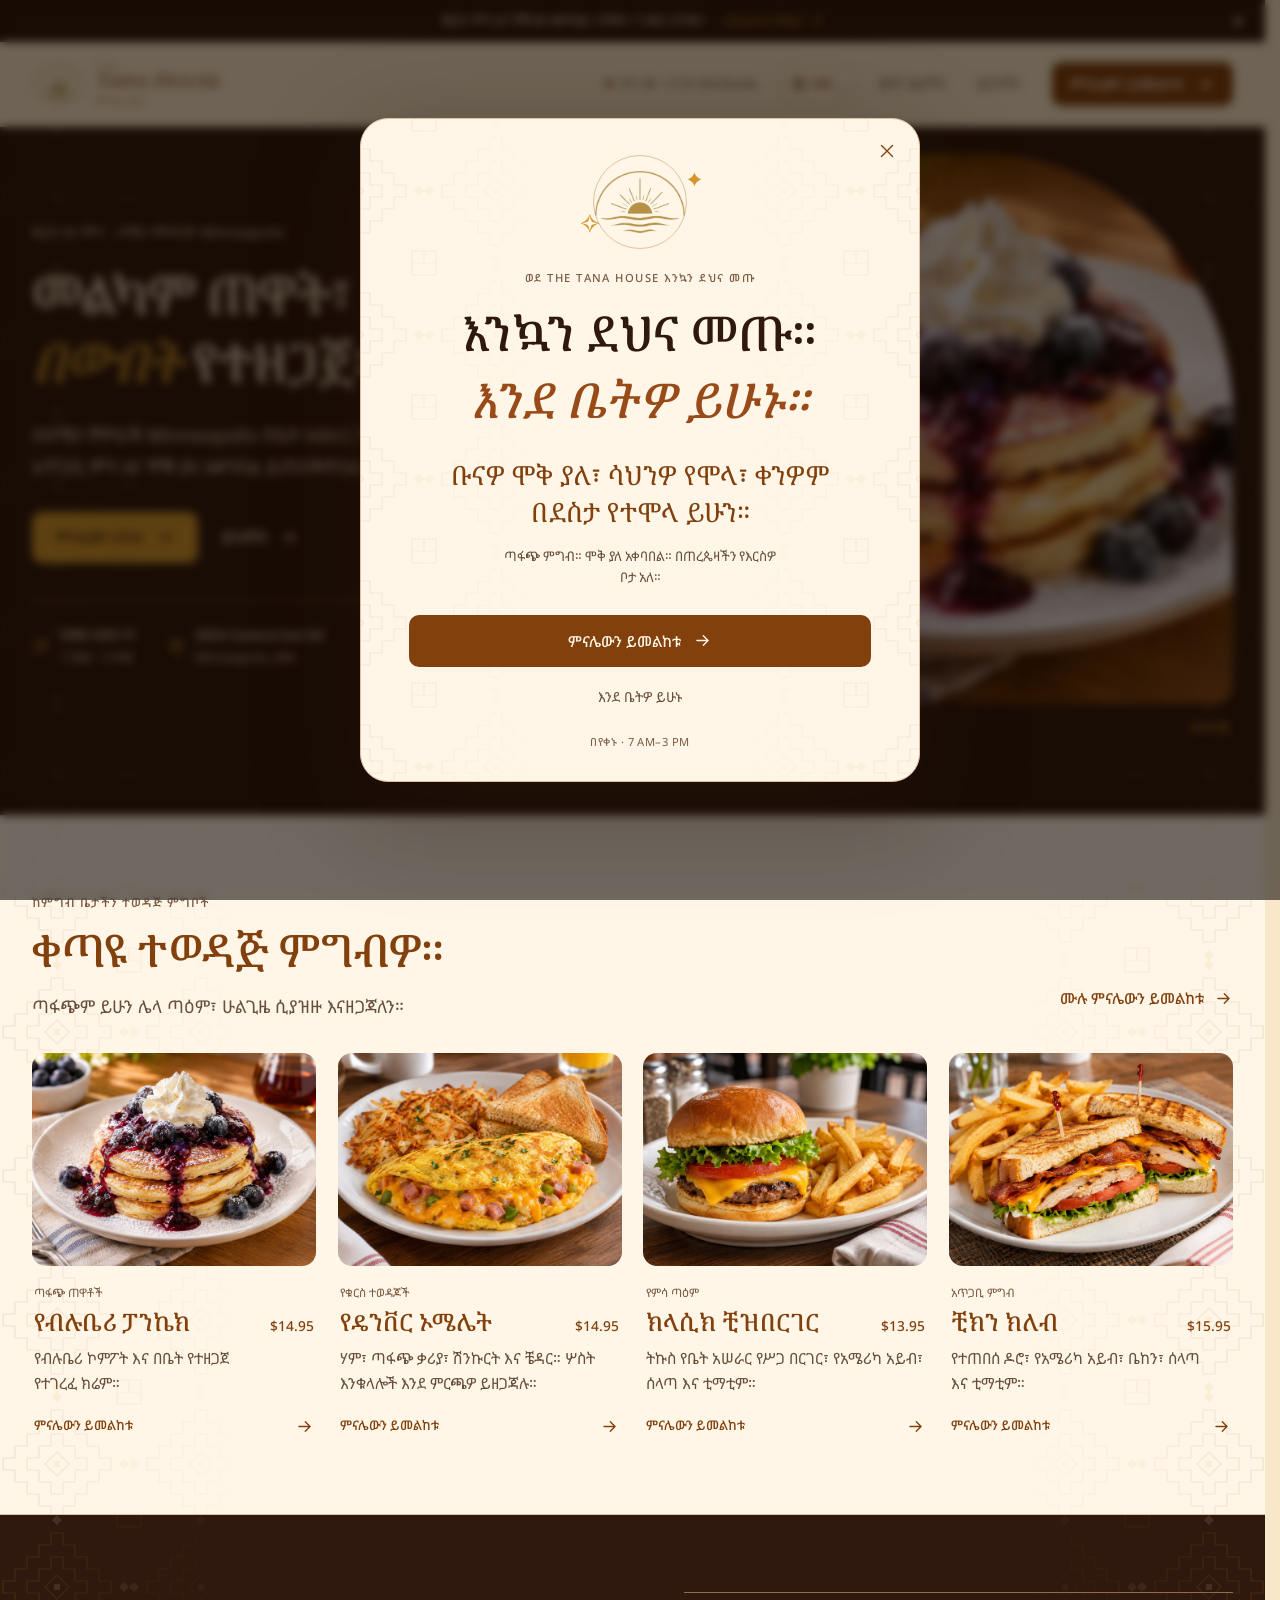
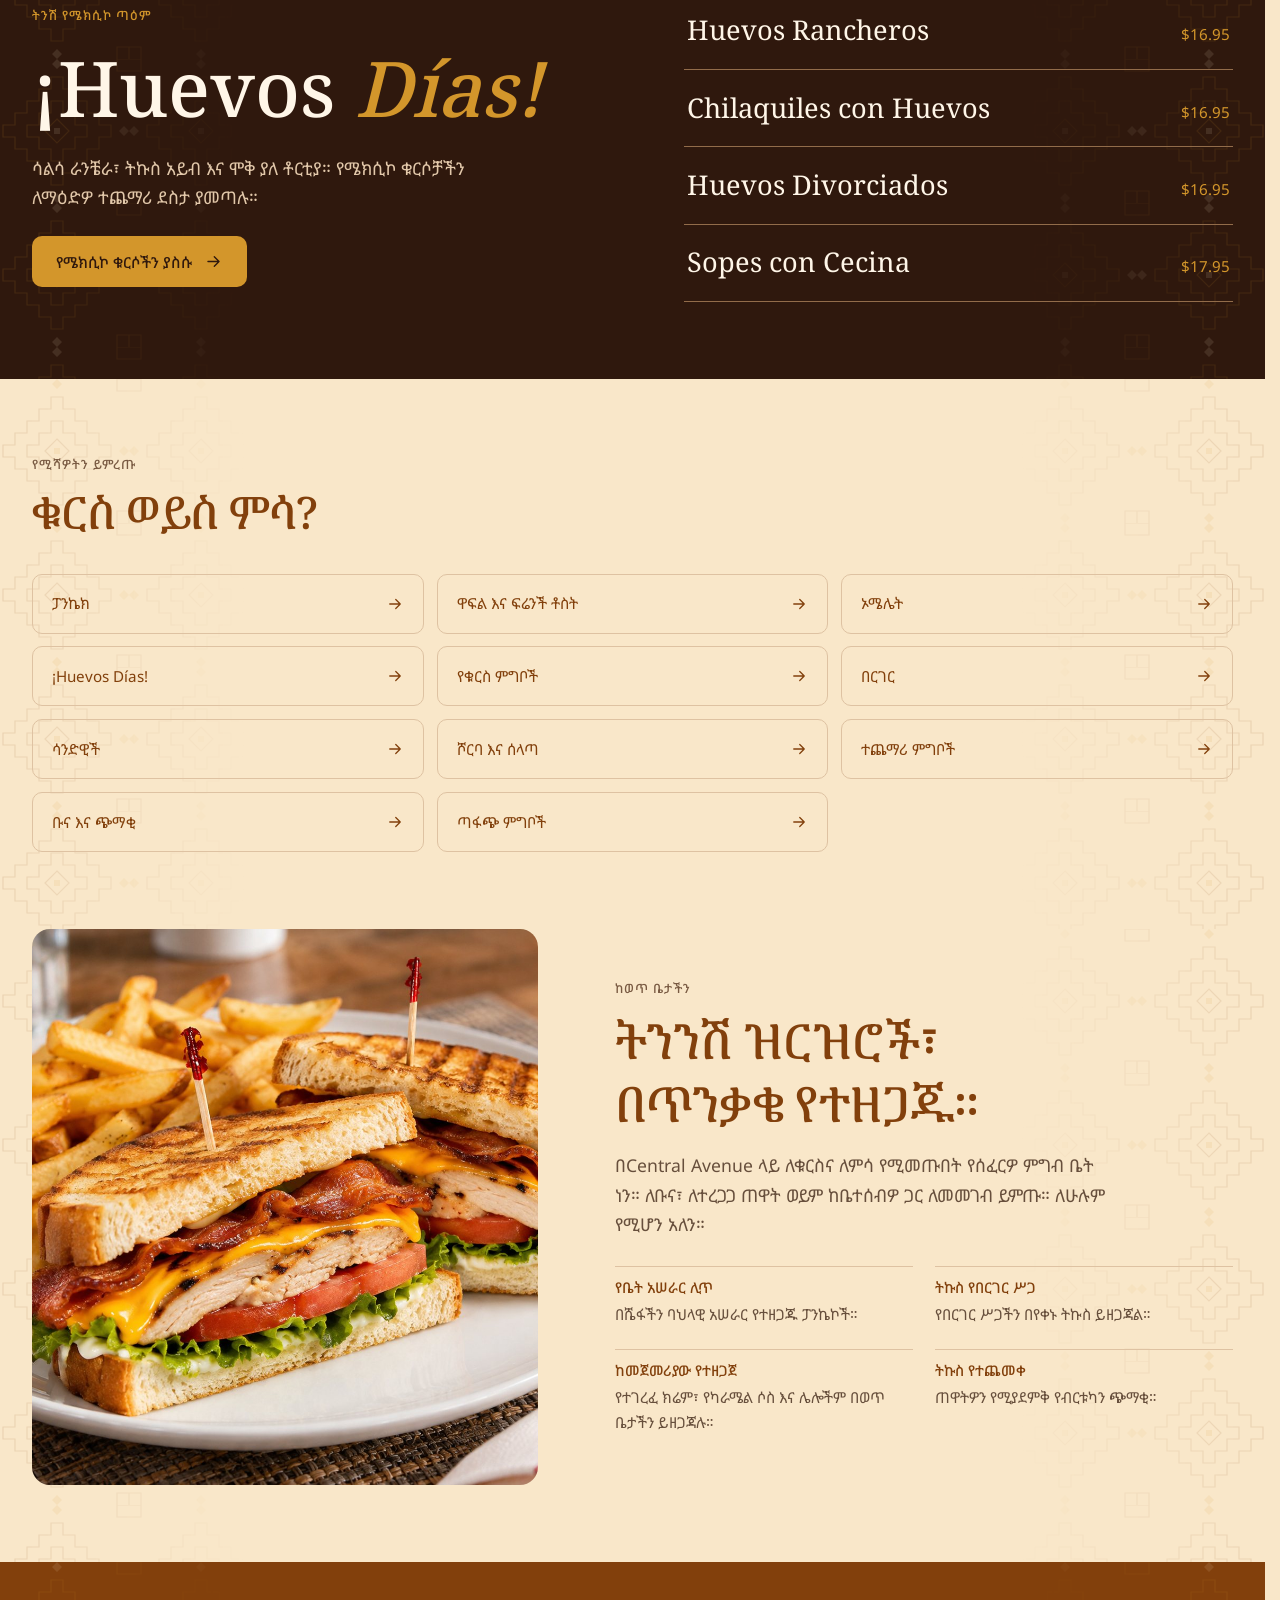
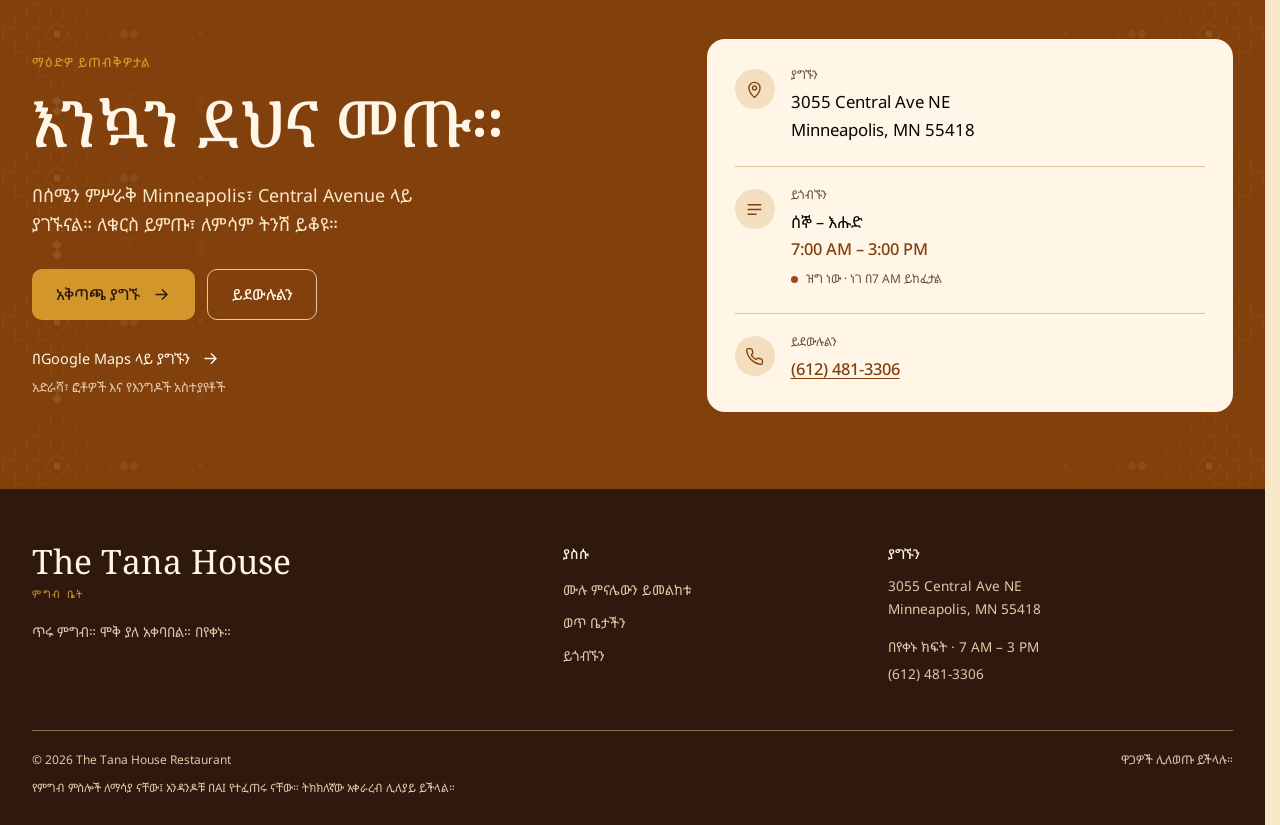
==== commit 867870eb: "updates" ====
--- a/index-am.html
+++ b/index-am.html
@@ -5,7 +5,7 @@
   <meta name="viewport" content="width=device-width, initial-scale=1, viewport-fit=cover">
   <title>The Tana House | ቁርስ እና ምሳ</title>
   <meta name="description" content="The Tana House በ3055 Central Ave NE፣ Minneapolis የሚገኝ የቁርስና የምሳ ምግብ ቤት ነው። ፓንኬክ፣ ኦሜሌት፣ የሜክሲኮ ቁርስ፣ በርገር እና ሌሎችም። በየቀኑ 7 AM–3 PM።">
-  <meta name="theme-color" content="#3F4A24">
+  <meta name="theme-color" content="#82400C">
   <link rel="icon" href="assets/img/logo-emblem.png" type="image/png">
   <link rel="preconnect" href="https://fonts.googleapis.com">
   <link rel="preconnect" href="https://fonts.gstatic.com" crossorigin>
@@ -173,6 +173,7 @@
   <script src="assets/js/content.js"></script>
   <script src="assets/js/languages.js"></script>
   <script src="assets/js/main.js"></script>
+  <script src="assets/js/welcome.js"></script>
   <script src="assets/js/motion.js"></script>
 </body>
 </html>
--- a/assets/css/styles.css
+++ b/assets/css/styles.css
@@ -1,15 +1,27 @@
-/* The Tana House — warm cream, olive, and a little antique gold. */
+/* The Tana House — peach, burnt orange, ochre, and espresso.
+   Palette inspired by https://earthgirlcreative.com/. */
 :root {
-  --cream: #F7F4EC;
-  --paper: #FFFDF8;
-  --linen: #E9E5D9;
-  --olive: #3F4A24;
-  --olive-deep: #28321C;
-  --olive-soft: #6E7651;
-  --gold: #A47B36;
-  --gold-light: #E4C68A;
-  --ink: #292D21;
-  --ink-soft: #626655;
+  --canvas: #F9E7C9;
+  --surface: #FFF6E8;
+  --border: #DEC2A2;
+  --border-strong: #B58A64;
+  --accent: #82400C;
+  --accent-deep: #2F180D;
+  --accent-soft: #795A42;
+  --accent-warm: #984B18;
+  --ochre: #D3962B;
+  --ochre-hover: #E4AE4C;
+  --ink: #0A0400;
+  --ink-soft: #674F3C;
+  --surface-muted: #F3DEC0;
+  --surface-hover: #EDCFAA;
+  --on-dark: #F9E7C9;
+  --on-dark-soft: #E2C8AA;
+  --dark-surface: #3C2517;
+  --dark-border: #926C4A;
+  --dark-active: #684122;
+  --shadow-color: 47 24 13;
+  --focus-color: var(--accent);
   --radius: 18px;
   --wordmark: "Cinzel", Georgia, serif;
   --display: "Cormorant Garamond", Garamond, Georgia, serif;
@@ -26,12 +38,13 @@
 
 html {
   scroll-behavior: smooth;
+  scrollbar-gutter: stable;
   scroll-padding-top: calc(var(--header-height) + 80px);
 }
 
 body {
   margin: 0;
-  background: var(--cream);
+  background: var(--canvas);
   color: var(--ink);
   font: 400 1.025rem/1.65 var(--body);
   -webkit-font-smoothing: antialiased;
@@ -74,8 +87,12 @@
 }
 
 :focus-visible {
-  outline: 3px solid var(--gold);
+  outline: 3px solid var(--focus-color);
   outline-offset: 5px;
+}
+
+:where(.hero, .special-banner, .feature, .visit, .site-footer, .mex, .menu-cta) {
+  --focus-color: var(--on-dark);
 }
 
 h1,
@@ -118,7 +135,7 @@
   left: 1rem;
   transform: translateY(-160%);
   padding: .7rem 1rem;
-  background: var(--olive);
+  background: var(--accent);
   color: white;
   border-radius: 8px;
   z-index: 100;
@@ -130,7 +147,7 @@
 
 .eyebrow {
   display: block;
-  color: var(--olive-soft);
+  color: var(--accent-soft);
   font-size: .8rem;
   font-weight: 500;
   letter-spacing: .08em;
@@ -142,7 +159,7 @@
   align-items: center;
   gap: .65rem;
   min-height: 44px;
-  color: var(--olive);
+  color: var(--accent);
   font-size: .95rem;
   font-weight: 500;
   text-decoration: none;
@@ -174,7 +191,7 @@
   font-weight: 500;
   line-height: 1.45;
   text-decoration: none;
-  transition: background .2s, border-color .2s, transform .2s;
+  transition: background .2s, border-color .2s, transform .2s, box-shadow .25s;
 }
 
 .btn:hover {
@@ -182,41 +199,41 @@
 }
 
 .btn-primary {
-  color: var(--paper);
-  background: var(--olive);
+  color: var(--surface);
+  background: var(--accent);
 }
 
 .btn-primary:hover {
-  background: var(--olive-deep);
+  background: var(--accent-deep);
 }
 
 .btn-ghost {
-  color: var(--olive);
+  color: var(--accent);
   background: transparent;
-  border-color: var(--olive);
+  border-color: var(--accent);
 }
 
 .btn-ghost:hover {
-  background: var(--linen);
+  background: var(--border);
 }
 
 .btn-gold {
-  background: var(--gold-light);
-  color: var(--olive-deep);
+  background: var(--ochre);
+  color: var(--accent-deep);
 }
 
 .btn-gold:hover {
-  background: #EED7AD;
+  background: var(--ochre-hover);
 }
 
 .btn-light {
-  color: var(--paper);
-  border-color: #859076;
+  color: var(--surface);
+  border-color: var(--on-dark-soft);
   background: transparent;
 }
 
 .btn-light:hover {
-  background: #3B482D;
+  background: var(--dark-surface);
 }
 
 .special-banner {
@@ -227,8 +244,8 @@
   gap: 1.1rem;
   padding: .55rem 3.25rem;
   min-height: 42px;
-  background: var(--olive-deep);
-  color: #E7EBDE;
+  background: var(--accent-deep);
+  color: var(--on-dark);
   text-align: center;
   font-size: .8rem;
 }
@@ -237,7 +254,7 @@
   display: inline-flex;
   align-items: center;
   gap: .35rem;
-  color: var(--gold-light);
+  color: var(--ochre);
   text-decoration: none;
   white-space: nowrap;
 }
@@ -258,7 +275,7 @@
   transform: translateY(-50%);
   width: 44px;
   height: 44px;
-  color: #E7EBDE;
+  color: var(--on-dark);
   background: transparent;
   border: 0;
   font-size: 1.35rem;
@@ -268,14 +285,14 @@
   position: sticky;
   top: 0;
   z-index: 50;
-  background: var(--cream);
+  background: var(--canvas);
   border-bottom: 1px solid transparent;
   transition: border-color .2s, box-shadow .2s;
 }
 
 .site-header.scrolled {
-  border-color: var(--linen);
-  box-shadow: 0 6px 18px rgb(40 50 28 / 3%);
+  border-color: var(--border);
+  box-shadow: 0 6px 18px rgb(var(--shadow-color) / 3%);
 }
 
 .nav {
@@ -290,7 +307,7 @@
   align-items: center;
   gap: .7rem;
   text-decoration: none;
-  color: var(--olive);
+  color: var(--accent);
   flex-shrink: 0;
 }
 
@@ -322,7 +339,7 @@
   font-size: .57rem;
   letter-spacing: .22em;
   text-transform: uppercase;
-  color: var(--gold);
+  color: var(--accent-warm);
 }
 
 .nav-status {
@@ -334,9 +351,9 @@
   place-items: center;
   width: 44px;
   height: 44px;
-  border: 1px solid var(--linen);
+  border: 1px solid var(--border);
   border-radius: 50%;
-  color: var(--olive);
+  color: var(--accent);
   font-size: .8rem;
   font-weight: 500;
   text-decoration: none;
@@ -344,7 +361,7 @@
 }
 
 .lang-switch:hover {
-  background: var(--linen);
+  background: var(--border);
 }
 
 .nav-links {
@@ -366,7 +383,7 @@
 }
 
 .nav-links a:not(.btn):hover {
-  color: var(--olive);
+  color: var(--accent);
   text-decoration: underline;
 }
 
@@ -380,7 +397,7 @@
   width: 44px;
   height: 44px;
   padding: 10px;
-  border: 1px solid var(--linen);
+  border: 1px solid var(--border);
   border-radius: 10px;
   background: transparent;
 }
@@ -388,7 +405,7 @@
 .nav-toggle span {
   display: block;
   height: 1.5px;
-  background: var(--olive);
+  background: var(--accent);
   margin: 5px 0;
   transition: transform .2s, opacity .2s;
 }
@@ -406,7 +423,7 @@
   display: block;
   width: 7px;
   height: 7px;
-  background: #9A7744;
+  background: var(--accent-warm);
   border-radius: 50%;
   flex-shrink: 0;
 }
@@ -418,6 +435,25 @@
 /* A clear first screen, without a loading overlay. */
 .hero {
   padding: clamp(1rem, 2vw, 1.75rem) 0 clamp(3.5rem, 6vw, 5.5rem);
+  background: var(--accent-deep);
+  color: var(--on-dark);
+}
+
+.hero .eyebrow {
+  color: var(--on-dark-soft);
+}
+
+.hero .btn-primary {
+  background: var(--ochre);
+  color: var(--accent-deep);
+}
+
+.hero .btn-primary:hover {
+  background: var(--ochre-hover);
+}
+
+.hero .text-link {
+  color: var(--on-dark);
 }
 
 .hero-grid {
@@ -429,20 +465,20 @@
 
 .hero h1 {
   margin: 1.1rem 0 1.4rem;
-  color: var(--olive);
+  color: var(--on-dark);
   font-size: clamp(2.75rem, 5.3vw, 5.15rem);
   line-height: 1.04;
   letter-spacing: -.025em;
 }
 
 .hero h1 em {
-  color: var(--gold);
+  color: var(--ochre);
   font-weight: 500;
 }
 
 .hero-lead {
   max-width: 39ch;
-  color: var(--ink-soft);
+  color: var(--on-dark-soft);
   font-size: 1.18rem;
   line-height: 1.7;
 }
@@ -461,7 +497,7 @@
   gap: 1.4rem 2rem;
   margin-top: 2.3rem;
   padding-top: 1.5rem;
-  border-top: 1px solid var(--linen);
+  border-top: 1px solid var(--dark-border);
 }
 
 .hero-meta>div {
@@ -473,7 +509,7 @@
 .hero-meta svg {
   width: 19px;
   height: 19px;
-  color: var(--olive-soft);
+  color: var(--ochre);
 }
 
 .hero-meta strong {
@@ -484,7 +520,7 @@
 
 .hero-meta span {
   display: block;
-  color: var(--ink-soft);
+  color: var(--on-dark-soft);
   font-size: .8rem;
 }
 
@@ -497,7 +533,7 @@
 .photo {
   overflow: hidden;
   border-radius: var(--radius);
-  background: var(--linen);
+  background: var(--border);
 }
 
 .photo img {
@@ -521,11 +557,11 @@
   gap: 1rem;
   padding: .85rem .2rem 0;
   font-size: .8rem;
-  color: var(--ink-soft);
+  color: var(--on-dark-soft);
 }
 
 .hero-art figcaption span:last-child {
-  color: var(--olive);
+  color: var(--ochre);
   font-weight: 500;
 }
 
@@ -534,11 +570,11 @@
   padding: clamp(3.5rem, 6vw, 5.75rem) 0;
 }
 
-/* Quiet woven details at the edges, with clear space behind the copy. */
+/* Subtle Ethiopian tibeb-inspired diamonds at the edges, with clean section breaks. */
 :where(.hero, .menu-hero, main > .section, main > .feature, .menu-section, .menu-cta) {
   --section-pattern: url("../img/section-weave.svg");
-  --section-pattern-size: 96px;
-  --section-pattern-opacity: .16;
+  --section-pattern-size: 144px;
+  --section-pattern-opacity: .12;
   position: relative;
   isolation: isolate;
 }
@@ -553,27 +589,26 @@
   background-size: var(--section-pattern-size);
   background-position: center top;
   opacity: var(--section-pattern-opacity);
-  -webkit-mask-image: linear-gradient(90deg, #000, transparent 38%, transparent 62%, #000);
-  mask-image: linear-gradient(90deg, #000, transparent 38%, transparent 62%, #000);
+  -webkit-mask-image: linear-gradient(90deg, #000, transparent 20%, transparent 80%, #000);
+  mask-image: linear-gradient(90deg, #000, transparent 20%, transparent 80%, #000);
   pointer-events: none;
 }
 
-:where(.feature, .visit, .menu-section.mex, .menu-cta) {
+:where(.hero, .feature, .visit, .menu-section.mex, .menu-cta) {
   --section-pattern: url("../img/section-arches.svg");
-  --section-pattern-size: 112px;
-  --section-pattern-opacity: .2;
+  --section-pattern-opacity: .14;
 }
 
 .menu-section:not(.mex)::before {
-  -webkit-mask-image: linear-gradient(180deg, #000, transparent 220px);
-  mask-image: linear-gradient(180deg, #000, transparent 220px);
-  opacity: .09;
+  -webkit-mask-image: linear-gradient(90deg, #000, transparent 20%, transparent 80%, #000);
+  mask-image: linear-gradient(90deg, #000, transparent 20%, transparent 80%, #000);
+  opacity: .07;
 }
 
 @media (max-width: 640px) {
   :where(.hero, .menu-hero, main > .section, main > .feature, .menu-section, .menu-cta) {
-    --section-pattern-size: 80px;
-    --section-pattern-opacity: .13;
+    --section-pattern-size: 120px;
+    --section-pattern-opacity: .09;
   }
 }
 
@@ -584,8 +619,8 @@
 }
 
 .favourites {
-  background: var(--paper);
-  border-block: 1px solid var(--linen);
+  background: var(--surface);
+  border-block: 1px solid var(--border);
 }
 
 .section-heading {
@@ -598,7 +633,7 @@
 
 .section-heading h2 {
   margin-top: .55rem;
-  color: var(--olive);
+  color: var(--accent);
   font-size: clamp(2.2rem, 3.5vw, 3.3rem);
   letter-spacing: -.02em;
 }
@@ -647,7 +682,7 @@
 }
 
 .card-label {
-  color: var(--olive-soft);
+  color: var(--accent-soft);
   font-size: .73rem;
 }
 
@@ -661,7 +696,7 @@
 
 .fav-title h3 {
   flex: 1 1 150px;
-  color: var(--olive);
+  color: var(--accent);
   font-size: 1.5rem;
   line-height: 1.18;
 }
@@ -672,7 +707,7 @@
 }
 
 .fav-title .price {
-  color: var(--olive);
+  color: var(--accent);
   font-size: .86rem;
 }
 
@@ -690,14 +725,14 @@
   gap: .75rem;
   margin-top: auto;
   padding-top: 1.2rem;
-  color: var(--olive);
+  color: var(--accent);
   font-size: .83rem;
   font-weight: 500;
 }
 
 .feature {
-  background: var(--olive-deep);
-  color: var(--paper);
+  background: var(--accent-deep);
+  color: var(--surface);
 }
 
 .feature-grid {
@@ -709,7 +744,7 @@
 }
 
 .feature .eyebrow {
-  color: var(--gold-light);
+  color: var(--ochre);
 }
 
 .feature h2 {
@@ -718,12 +753,12 @@
 }
 
 .feature h2 em {
-  color: var(--gold-light);
+  color: var(--ochre);
 }
 
 .feature-copy p {
   max-width: 45ch;
-  color: #D3D9C9;
+  color: var(--on-dark-soft);
   font-size: 1.1rem;
 }
 
@@ -735,7 +770,7 @@
   margin: 0;
   padding: 0;
   list-style: none;
-  border-top: 1px solid #566047;
+  border-top: 1px solid var(--dark-border);
 }
 
 .feature-list a {
@@ -744,12 +779,12 @@
   justify-content: space-between;
   gap: 1rem;
   padding: 1.35rem .2rem;
-  border-bottom: 1px solid #566047;
+  border-bottom: 1px solid var(--dark-border);
   text-decoration: none;
 }
 
 .feature-list a:hover {
-  color: var(--gold-light);
+  color: var(--ochre);
 }
 
 .feature-list span:first-child {
@@ -759,7 +794,7 @@
 }
 
 .feature-list span:last-child {
-  color: var(--gold-light);
+  color: var(--ochre);
   font-size: .95rem;
   white-space: nowrap;
 }
@@ -777,17 +812,17 @@
   gap: .8rem;
   padding: 1rem 1.2rem;
   min-height: 60px;
-  border: 1px solid #DBDFD0;
+  border: 1px solid var(--border);
   border-radius: 10px;
-  color: var(--olive);
+  color: var(--accent);
   text-decoration: none;
   font-size: .95rem;
   transition: background .2s, border-color .2s;
 }
 
 .category-links a:hover {
-  background: var(--paper);
-  border-color: var(--olive-soft);
+  background: var(--surface);
+  border-color: var(--accent-soft);
 }
 
 .category-links svg {
@@ -813,7 +848,7 @@
 
 .story h2 {
   margin: .65rem 0 1rem;
-  color: var(--olive);
+  color: var(--accent);
   font-size: clamp(2.3rem, 3.8vw, 3.5rem);
   letter-spacing: -.02em;
 }
@@ -833,12 +868,12 @@
 
 .story-points>div {
   padding-top: .8rem;
-  border-top: 1px solid #DADDCE;
+  border-top: 1px solid var(--border);
 }
 
 .story-points h3 {
   font-family: var(--body);
-  color: var(--olive);
+  color: var(--accent);
   font-size: .92rem;
   font-weight: 500;
 }
@@ -871,19 +906,19 @@
 }
 
 .guest-reviews {
-  background: var(--paper);
+  background: var(--surface);
 }
 
 .review-card {
   margin: 0;
   padding: 1.7rem;
-  border: 1px solid var(--linen);
+  border: 1px solid var(--border);
   border-radius: var(--radius);
 }
 
 .review-card p {
   font-family: var(--display);
-  color: var(--olive);
+  color: var(--accent);
   font-size: 1.6rem;
   line-height: 1.4;
 }
@@ -907,8 +942,8 @@
 
 /* A useful visit section and footer. */
 .visit {
-  background: var(--olive);
-  color: var(--paper);
+  background: var(--accent);
+  color: var(--surface);
 }
 
 .visit-grid {
@@ -919,7 +954,7 @@
 }
 
 .visit .eyebrow {
-  color: var(--gold-light);
+  color: var(--ochre);
 }
 
 .visit h2 {
@@ -928,7 +963,7 @@
 }
 
 .visit-lead {
-  color: #DFE4D5;
+  color: var(--on-dark);
   max-width: 39ch;
   font-size: 1.12rem;
 }
@@ -944,7 +979,7 @@
   gap: .4rem .7rem;
   min-height: 44px;
   margin-top: 1.7rem;
-  color: var(--paper);
+  color: var(--surface);
   font-size: .9rem;
   text-decoration: none;
 }
@@ -955,13 +990,14 @@
 
 .map-link span {
   flex-basis: 100%;
-  color: #CFD7C3;
+  color: var(--on-dark-soft);
   font-size: .8rem;
 }
 
 .visit-card {
+  --focus-color: var(--accent);
   padding: .5rem 1.75rem;
-  background: var(--paper);
+  background: var(--surface);
   color: var(--ink);
   border-radius: var(--radius);
 }
@@ -973,7 +1009,7 @@
 }
 
 .visit-card>div+div {
-  border-top: 1px solid var(--linen);
+  border-top: 1px solid var(--border);
 }
 
 .detail-icon {
@@ -983,8 +1019,8 @@
   width: 40px;
   height: 40px;
   border-radius: 50%;
-  background: #EFF0E5;
-  color: var(--olive);
+  background: var(--surface-muted);
+  color: var(--accent);
   flex-shrink: 0;
 }
 
@@ -1007,7 +1043,7 @@
 }
 
 .visit-card strong {
-  color: var(--olive);
+  color: var(--accent);
   font-weight: 500;
 }
 
@@ -1016,14 +1052,14 @@
 }
 
 .visit-card a {
-  color: var(--olive);
+  color: var(--accent);
   font-weight: 500;
 }
 
 .site-footer {
   padding: 3.5rem 0 1.75rem;
-  background: var(--olive-deep);
-  color: #D3D9C9;
+  background: var(--accent-deep);
+  color: var(--on-dark-soft);
 }
 
 .footer-grid {
@@ -1037,14 +1073,14 @@
   font-family: var(--display);
   font-size: 2.1rem;
   line-height: 1;
-  color: var(--paper);
+  color: var(--surface);
   text-decoration: none;
 }
 
 .footer-brand span {
   display: block;
   margin-top: .65rem;
-  color: var(--gold-light);
+  color: var(--ochre);
   font-family: var(--body);
   font-size: .65rem;
   letter-spacing: .16em;
@@ -1061,7 +1097,7 @@
   font-family: var(--body);
   font-size: .85rem;
   font-weight: 500;
-  color: var(--paper);
+  color: var(--surface);
 }
 
 .footer-grid ul {
@@ -1082,7 +1118,7 @@
 }
 
 .footer-grid a:hover {
-  color: var(--paper);
+  color: var(--surface);
   text-decoration: underline;
 }
 
@@ -1091,7 +1127,7 @@
   justify-content: space-between;
   flex-wrap: wrap;
   gap: .5rem 1.5rem;
-  border-top: 1px solid #48523B;
+  border-top: 1px solid var(--dark-border);
   margin-top: 2.75rem;
   padding-top: 1.2rem;
   font-size: .75rem;
@@ -1099,7 +1135,7 @@
 
 .credits {
   margin-top: .55rem;
-  color: #AFB9A1;
+  color: var(--on-dark-soft);
   font-size: .72rem;
 }
 
@@ -1114,7 +1150,7 @@
 }
 
 .menu-hero h1 {
-  color: var(--olive);
+  color: var(--accent);
   margin: .6rem 0 .9rem;
   font-size: clamp(3.4rem, 6vw, 5.2rem);
   letter-spacing: -.025em;
@@ -1129,7 +1165,7 @@
 .menu-hero .menu-hours {
   margin-top: .65rem;
   font-size: .8rem;
-  color: var(--olive-soft);
+  color: var(--accent-soft);
 }
 
 .menu-hero .menu-image-note {
@@ -1152,7 +1188,7 @@
   transform: translateY(-50%);
   width: 20px;
   height: 20px;
-  color: var(--olive-soft);
+  color: var(--accent-soft);
 }
 
 .menu-search input {
@@ -1160,8 +1196,8 @@
   width: 100%;
   height: 54px;
   padding: .9rem 1rem .9rem 3rem;
-  background: var(--paper);
-  border: 1px solid #D5DACA;
+  background: var(--surface);
+  border: 1px solid var(--border);
   border-radius: 12px;
   color: var(--ink);
   font-size: 1rem;
@@ -1173,7 +1209,7 @@
 }
 
 .menu-search input:focus {
-  border-color: var(--olive);
+  border-color: var(--accent);
 }
 
 .filters {
@@ -1185,10 +1221,10 @@
 }
 
 .filter-chip {
-  border: 1px solid #D5DACA;
+  border: 1px solid var(--border);
   border-radius: 999px;
   background: transparent;
-  color: var(--olive);
+  color: var(--accent);
   min-height: 44px;
   padding: .5rem 1rem;
   font-size: .85rem;
@@ -1196,13 +1232,13 @@
 }
 
 .filter-chip:hover {
-  background: #EAEDDF;
+  background: var(--surface-hover);
 }
 
 .filter-chip[aria-pressed="true"] {
-  border-color: var(--olive);
-  background: var(--olive);
-  color: var(--paper);
+  border-color: var(--accent);
+  background: var(--accent);
+  color: var(--surface);
 }
 
 .filter-count {
@@ -1218,8 +1254,8 @@
   position: sticky;
   top: var(--header-height);
   z-index: 40;
-  background: var(--cream);
-  border-block: 1px solid var(--linen);
+  background: var(--canvas);
+  border-block: 1px solid var(--border);
 }
 
 .menu-tabs ul {
@@ -1229,7 +1265,7 @@
   list-style: none;
   padding: .6rem 0;
   scrollbar-width: thin;
-  scrollbar-color: #B9C0AA transparent;
+  scrollbar-color: var(--border-strong) transparent;
 }
 
 .menu-tabs li {
@@ -1248,13 +1284,13 @@
 }
 
 .menu-tabs a:hover {
-  color: var(--olive);
-  background: var(--linen);
+  color: var(--accent);
+  background: var(--border);
 }
 
 .menu-tabs a.active {
-  color: var(--paper);
-  background: var(--olive);
+  color: var(--surface);
+  background: var(--accent);
 }
 
 .menu-section {
@@ -1263,7 +1299,7 @@
 }
 
 .menu-section+.menu-section {
-  border-top: 1px solid var(--linen);
+  border-top: 1px solid var(--border);
 }
 
 .menu-section-grid {
@@ -1289,7 +1325,7 @@
 .menu-section-head h2 {
   margin-top: .45rem;
   font-size: clamp(2.3rem, 4vw, 3.25rem);
-  color: var(--olive);
+  color: var(--accent);
 }
 
 .menu-section-head .note {
@@ -1301,7 +1337,7 @@
 
 .menu-section-head .note b {
   font-weight: 500;
-  color: var(--olive);
+  color: var(--accent);
 }
 
 .items {
@@ -1315,9 +1351,9 @@
   display: flex;
   gap: 1rem;
   padding: 1.2rem;
-  border: 1px solid var(--linen);
+  border: 1px solid var(--border);
   border-radius: 14px;
-  background: var(--paper);
+  background: var(--surface);
   min-width: 0;
   align-items: start;
 }
@@ -1328,7 +1364,7 @@
   object-fit: cover;
   border-radius: 10px;
   flex-shrink: 0;
-  background: var(--linen);
+  background: var(--border);
 }
 
 .item-text {
@@ -1346,7 +1382,7 @@
 
 .item h3 {
   flex: 1 1 170px;
-  color: var(--olive);
+  color: var(--accent);
   font-family: var(--body);
   font-size: 1rem;
   font-weight: 500;
@@ -1355,7 +1391,7 @@
 }
 
 .item .price {
-  color: var(--olive);
+  color: var(--accent);
   font-size: .95rem;
   line-height: 1.6;
   max-width: 100%;
@@ -1382,13 +1418,13 @@
 
 .toppings {
   margin-top: 1.25rem;
-  background: #EEEFE3;
+  background: var(--surface-muted);
   border-radius: 14px;
   padding: 1.25rem;
 }
 
 .toppings h3 {
-  color: var(--olive);
+  color: var(--accent);
   font-family: var(--body);
   font-size: .9rem;
   font-weight: 500;
@@ -1403,42 +1439,42 @@
 
 .chips span {
   padding: .4rem .7rem;
-  border: 1px solid #D6DBC9;
+  border: 1px solid var(--border);
   border-radius: 7px;
   font-size: .8rem;
 }
 
 .menu-section.mex {
-  background: var(--olive-deep);
-  color: var(--paper);
+  background: var(--accent-deep);
+  color: var(--surface);
 }
 
 .mex .eyebrow {
-  color: var(--gold-light);
+  color: var(--ochre);
 }
 
 .mex .menu-section-head h2,
 .mex .item h3,
 .mex .menu-section-head .note b {
-  color: var(--paper);
+  color: var(--surface);
 }
 
 .mex .menu-section-head .note,
 .mex .item p {
-  color: #D7DECD;
+  color: var(--on-dark-soft);
 }
 
 .mex .item {
-  background: #344028;
-  border-color: #526044;
+  background: var(--dark-surface);
+  border-color: var(--dark-border);
 }
 
 .mex .item .price {
-  color: var(--gold-light);
+  color: var(--ochre);
 }
 
 .mex .item .price small {
-  color: #D7DECD;
+  color: var(--on-dark-soft);
 }
 
 .section-empty,
@@ -1465,8 +1501,8 @@
   margin: 1.5rem auto 4rem;
   padding: 3rem 1.5rem;
   text-align: center;
-  background: var(--olive);
-  color: var(--paper);
+  background: var(--accent);
+  color: var(--surface);
   border-radius: var(--radius);
 }
 
@@ -1476,7 +1512,7 @@
 
 .menu-cta p {
   margin: .75rem 0 1.5rem;
-  color: #DCE4D2;
+  color: var(--on-dark);
 }
 
 @media (min-width: 1440px) {
@@ -1528,10 +1564,10 @@
     top: 100%;
     left: 0;
     right: 0;
-    background: var(--paper);
+    background: var(--surface);
     padding: .75rem 1.25rem 1.25rem;
-    border-bottom: 1px solid var(--linen);
-    box-shadow: 0 18px 28px rgb(40 50 28 / 8%);
+    border-bottom: 1px solid var(--border);
+    box-shadow: 0 18px 28px rgb(var(--shadow-color) / 8%);
   }
 
   .nav-links li+li {
@@ -1645,10 +1681,10 @@
     max-width: 480px;
     margin-inline: auto;
     padding: .4rem;
-    background: var(--paper);
-    border: 1px solid #DCE0D1;
+    background: var(--surface);
+    border: 1px solid var(--border);
     border-radius: 16px;
-    box-shadow: 0 5px 30px rgb(40 50 28 / 16%);
+    box-shadow: 0 5px 30px rgb(var(--shadow-color) / 16%);
   }
 
   .actionbar a {
@@ -1660,7 +1696,7 @@
     min-height: 54px;
     padding: .4rem;
     border-radius: 11px;
-    color: var(--olive);
+    color: var(--accent);
     font-size: .73rem;
     text-decoration: none;
   }
@@ -1671,13 +1707,13 @@
   }
 
   .actionbar .ab-menu {
-    background: var(--olive);
-    color: var(--paper);
+    background: var(--accent);
+    color: var(--surface);
   }
 
   .actionbar a:hover {
-    background: var(--linen);
-    color: var(--olive);
+    background: var(--border);
+    color: var(--accent);
   }
 
   .nav-open .actionbar {
@@ -2046,6 +2082,124 @@
   }
 }
 
+/* A warm first-visit welcome. Native dialog keeps keyboard focus inside. */
+html.welcome-open { overflow: hidden; }
+
+.welcome-dialog {
+  width: min(560px, calc(100% - 32px));
+  max-width: none;
+  max-height: calc(100dvh - 32px);
+  margin: auto;
+  padding: 0;
+  overflow-x: hidden;
+  overflow-y: auto;
+  overscroll-behavior: contain;
+  border: 1px solid var(--border);
+  border-radius: 28px;
+  background: var(--surface);
+  color: var(--ink);
+  box-shadow: 0 28px 100px rgb(var(--shadow-color) / 35%);
+  font: 400 1rem/1.6 var(--body);
+  isolation: isolate;
+}
+
+.welcome-dialog[open] { animation: welcome-appear .65s cubic-bezier(.16, 1, .3, 1) backwards; }
+.welcome-dialog::backdrop {
+  background: rgb(10 4 0 / 58%);
+  -webkit-backdrop-filter: blur(5px);
+  backdrop-filter: blur(5px);
+  animation: welcome-backdrop .45s ease backwards;
+}
+
+.welcome-dialog::before {
+  content: "";
+  position: absolute;
+  inset: 0;
+  z-index: -1;
+  background: url("../img/section-weave.svg") center top / 144px;
+  opacity: .09;
+  -webkit-mask-image: linear-gradient(90deg, #000, transparent 32%, transparent 68%, #000);
+  mask-image: linear-gradient(90deg, #000, transparent 32%, transparent 68%, #000);
+  pointer-events: none;
+}
+
+.welcome-content { padding: 38px clamp(22px, 5vw, 48px) 30px; text-align: center; }
+.welcome-close {
+  position: absolute;
+  z-index: 2;
+  top: 10px;
+  right: 10px;
+  display: grid;
+  place-items: center;
+  width: 44px;
+  height: 44px;
+  padding: 11px;
+  border: 0;
+  border-radius: 50%;
+  background: transparent;
+  color: var(--accent);
+  transition: background .2s, transform .25s;
+}
+.welcome-close svg { width: 22px; height: 22px; }
+.welcome-close:hover { background: var(--surface-muted); transform: rotate(90deg); }
+.welcome-mark { position: relative; display: grid; place-items: center; width: 122px; height: 90px; margin: 0 auto 22px; }
+.welcome-mark img { width: 90px; position: relative; }
+.welcome-halo { position: absolute; width: 94px; height: 94px; border: 1px solid var(--border); border-radius: 50%; animation: welcome-halo 1.2s .1s ease backwards; }
+.welcome-spark { position: absolute; color: var(--ochre); font-size: 19px; animation: welcome-spark .9s .3s ease-in-out 2; }
+.welcome-spark-one { top: 7px; right: -1px; }
+.welcome-spark-two { bottom: 5px; left: 1px; font-size: 25px; animation-delay: .55s; }
+.welcome-eyebrow { color: var(--accent-soft); font-size: .7rem; font-weight: 500; letter-spacing: .13em; text-transform: uppercase; }
+.welcome-title { margin-top: 14px; color: var(--accent-deep); font-size: clamp(2.4rem, 6.8vw, 3.8rem); line-height: 1.02; letter-spacing: -.035em; }
+.welcome-title span, .welcome-title em { display: block; }
+.welcome-title em { margin-top: .05em; color: var(--accent-warm); font-weight: 500; }
+.welcome-title:focus { outline: none; }
+.welcome-saying { max-width: 28ch; margin: 24px auto 0; color: var(--accent); font-family: var(--display); font-size: clamp(1.35rem, 3.8vw, 1.65rem); line-height: 1.4; text-wrap: pretty; }
+.welcome-note { max-width: 34ch; margin: 15px auto 0; color: var(--ink-soft); font-size: .83rem; line-height: 1.6; }
+.welcome-actions { display: flex; flex-direction: column; align-items: stretch; gap: 8px; margin-top: 26px; }
+.welcome-menu { position: relative; overflow: hidden; min-height: 52px; }
+.welcome-menu::before { content: ""; position: absolute; inset: 0; background: linear-gradient(110deg, transparent 30%, rgb(255 255 255 / 15%) 50%, transparent 70%); transform: translateX(-110%); transition: transform .65s; pointer-events: none; }
+.welcome-menu:hover::before { transform: translateX(110%); }
+.welcome-dismiss { min-height: 44px; padding: .5rem; border: 0; border-radius: 8px; background: transparent; color: var(--ink-soft); font-size: .86rem; text-underline-offset: 4px; }
+.welcome-dismiss:hover { color: var(--accent); text-decoration: underline; }
+.welcome-hours { margin-top: 14px; color: var(--accent-soft); font-size: .7rem; letter-spacing: .04em; }
+
+.welcome-dialog[open] :where(.welcome-eyebrow, .welcome-title, .welcome-saying, .welcome-note, .welcome-actions, .welcome-hours) { animation: welcome-rise .6s cubic-bezier(.2, .7, .2, 1) backwards; }
+.welcome-eyebrow { animation-delay: .12s !important; }
+.welcome-title { animation-delay: .2s !important; }
+.welcome-saying { animation-delay: .3s !important; }
+.welcome-note { animation-delay: .38s !important; }
+.welcome-actions { animation-delay: .46s !important; }
+.welcome-hours { animation-delay: .54s !important; }
+.welcome-dialog.is-closing { animation: welcome-leave .18s ease forwards; }
+.welcome-dialog.is-closing::backdrop { animation: welcome-backdrop .18s ease reverse forwards; }
+
+@keyframes welcome-appear { from { opacity: 0; transform: translateY(28px) scale(.94); } to { opacity: 1; transform: none; } }
+@keyframes welcome-leave { to { opacity: 0; transform: translateY(10px) scale(.98); } }
+@keyframes welcome-backdrop { from { opacity: 0; } to { opacity: 1; } }
+@keyframes welcome-rise { from { opacity: 0; transform: translateY(16px); } to { opacity: 1; transform: none; } }
+@keyframes welcome-halo { from { opacity: 0; transform: scale(.6) rotate(-45deg); } to { opacity: 1; transform: none; } }
+@keyframes welcome-spark { 0%, 100% { opacity: .55; transform: scale(.8); } 50% { opacity: 1; transform: scale(1.15); } }
+
+html:lang(am) .welcome-title { font-size: clamp(1.9rem, 6vw, 3rem); line-height: 1.35; letter-spacing: 0; }
+html:lang(so) .welcome-title, html:lang(vi) .welcome-title { font-size: clamp(2.4rem, 7vw, 3.7rem); }
+@media (max-width: 480px) {
+  .welcome-content { padding-top: 32px; padding-bottom: 22px; }
+  .welcome-mark { margin-bottom: 16px; height: 76px; }
+  .welcome-halo { width: 82px; height: 82px; }
+  .welcome-mark img { width: 78px; }
+  .welcome-saying { margin-top: 20px; }
+  .welcome-actions { margin-top: 20px; }
+}
+@media (max-height: 600px) {
+  .welcome-mark { height: 54px; margin-bottom: 14px; }
+  .welcome-mark img { width: 64px; }
+  .welcome-halo { width: 64px; height: 64px; }
+}
+@media print {
+  html.welcome-open { overflow: visible; }
+  .welcome-dialog { display: none !important; }
+}
+
 /* Small interaction effects; entrance animations are progressive enhancements. */
 [data-motion]:focus-within {
   opacity: 1 !important;
@@ -2097,6 +2251,11 @@
 }
 
 @media (hover: hover) and (pointer: fine) {
+  .btn-primary:hover { box-shadow: 0 8px 24px rgb(var(--shadow-color) / 16%); }
+
+  .feature-list a { transition: transform .25s, color .25s; }
+  .feature-list a:hover { transform: translateX(5px); }
+
   .fav-card {
     transition: transform .3s cubic-bezier(.2, .7, .2, 1);
   }
@@ -2111,12 +2270,12 @@
 
   .item:hover {
     transform: translateY(-3px);
-    border-color: #CDD4BC;
-    box-shadow: 0 8px 22px rgb(40 50 28 / 6%);
+    border-color: var(--border-strong);
+    box-shadow: 0 8px 22px rgb(var(--shadow-color) / 6%);
   }
 
   .mex .item:hover {
-    border-color: #87996E;
+    border-color: var(--accent-soft);
   }
 
   .item-thumb {
@@ -2198,4 +2357,12 @@
   .actionbar a:hover svg {
     transform: none !important;
   }
-}
+
+  .feature-list a:hover,
+  .welcome-close:hover,
+  .welcome-menu::before {
+    transform: none !important;
+  }
+
+  .welcome-menu::before { display: none; }
+}
--- a/assets/css/languages.css
+++ b/assets/css/languages.css
@@ -1,14 +1,14 @@
 /* One language picker shared by all five editions. */
 .language-picker { position: relative; flex-shrink: 0; }
-.language-picker summary { display: flex; align-items: center; justify-content: center; gap: .35rem; min-width: 66px; height: 44px; padding: .4rem .55rem; border: 1px solid var(--linen); border-radius: 11px; color: var(--olive); font-size: .76rem; font-weight: 500; cursor: pointer; list-style: none; }
+.language-picker summary { display: flex; align-items: center; justify-content: center; gap: .35rem; min-width: 66px; height: 44px; padding: .4rem .55rem; border: 1px solid var(--border); border-radius: 11px; color: var(--accent); font-size: .76rem; font-weight: 500; cursor: pointer; list-style: none; }
 .language-picker summary::-webkit-details-marker { display: none; }
 .language-picker summary > svg { width: 16px; height: 16px; }
-.language-picker summary:hover, .language-picker[open] summary { background: var(--paper); border-color: #CCD3BD; }
+.language-picker summary:hover, .language-picker[open] summary { background: var(--surface); border-color: var(--border-strong); }
 .language-chevron { font-size: 1rem; line-height: .8; }
-.language-options { position: absolute; top: calc(100% + .6rem); right: 0; width: 205px; padding: .5rem; border: 1px solid #DFE3D5; border-radius: 13px; background: var(--paper); box-shadow: 0 12px 35px rgb(40 50 28 / 12%); z-index: 80; }
+.language-options { position: absolute; top: calc(100% + .6rem); right: 0; width: 205px; padding: .5rem; border: 1px solid var(--border); border-radius: 13px; background: var(--surface); box-shadow: 0 12px 35px rgb(var(--shadow-color) / 12%); z-index: 80; }
 .language-options .lang-switch { display: flex; align-items: center; justify-content: space-between; width: auto; height: auto; min-height: 44px; margin: 0; padding: .6rem .8rem; border: 0; border-radius: 8px; font-family: "Jost", "Noto Sans Ethiopic", sans-serif; font-size: .9rem; letter-spacing: 0; font-weight: 400; }
-.language-options .lang-switch:hover { background: #EEF1E4; }
-.language-options .lang-switch[aria-current="page"] { background: #E8EDDC; color: var(--olive); font-weight: 500; }
+.language-options .lang-switch:hover { background: var(--surface-muted); }
+.language-options .lang-switch[aria-current="page"] { background: var(--surface-hover); color: var(--accent); font-weight: 500; }
 html:lang(am) { --body: "Noto Sans Ethiopic", "Jost", sans-serif; --display: "Noto Serif Ethiopic", Georgia, serif; }
 html:lang(am) h1, html:lang(am) h2 { line-height: 1.3; }
 html:lang(am) .hero h1 { font-size: clamp(2.3rem, 4.1vw, 4.1rem); }
--- a/assets/css/responsive.css
+++ b/assets/css/responsive.css
@@ -40,7 +40,7 @@
   .menu-page .menu-tabs {
     display: flex; align-items: center; gap: .7rem; top: var(--header-height);
     z-index: 40; margin-bottom: 2rem; padding-block: .6rem;
-    border-bottom: 1px solid #DFE3D5;
+    border-bottom: 1px solid var(--border);
   }
   .menu-nav-heading { order: 2; flex: 0 0 44px; margin: 0; }
   .menu-nav-heading h2, .menu-sidebar-note { display: none; }
@@ -67,8 +67,8 @@
     display: none; position: absolute; top: 100%; left: 0; right: 0;
     max-height: var(--navigation-space, calc(100dvh - var(--header-height) - 16px));
     overflow-y: auto; overscroll-behavior: contain;
-    padding: .75rem var(--page-gutter) 1.25rem; background: var(--paper);
-    border-bottom: 1px solid var(--linen); box-shadow: 0 18px 28px rgb(40 50 28 / 8%);
+    padding: .75rem var(--page-gutter) 1.25rem; background: var(--surface);
+    border-bottom: 1px solid var(--border); box-shadow: 0 18px 28px rgb(var(--shadow-color) / 8%);
   }
   .nav-links li + li { margin-top: .3rem; }
   .nav-links a:not(.btn) { padding: .65rem; font-size: 1rem; }
@@ -96,16 +96,16 @@
     right: max(1rem, env(safe-area-inset-right, 0px));
     bottom: calc(.65rem + env(safe-area-inset-bottom, 0px));
     max-width: 480px; margin-inline: auto; padding: .4rem;
-    background: var(--paper); border: 1px solid #DCE0D1;
-    border-radius: 16px; box-shadow: 0 5px 30px rgb(40 50 28 / 16%);
+    background: var(--surface); border: 1px solid var(--border);
+    border-radius: 16px; box-shadow: 0 5px 30px rgb(var(--shadow-color) / 16%);
   }
   .actionbar a {
     display: flex; flex-direction: column; align-items: center; justify-content: center;
     gap: .25rem; min-height: 54px; padding: .4rem; border-radius: 11px;
-    color: var(--olive); font-size: .73rem; text-decoration: none;
+    color: var(--accent); font-size: .73rem; text-decoration: none;
   }
   .actionbar svg { width: 19px; height: 19px; }
-  .actionbar .ab-menu { background: var(--olive); color: var(--paper); }
+  .actionbar .ab-menu { background: var(--accent); color: var(--surface); }
   .nav-open .actionbar, .language-open .actionbar, .search-focused .actionbar {
     visibility: hidden; pointer-events: none;
   }
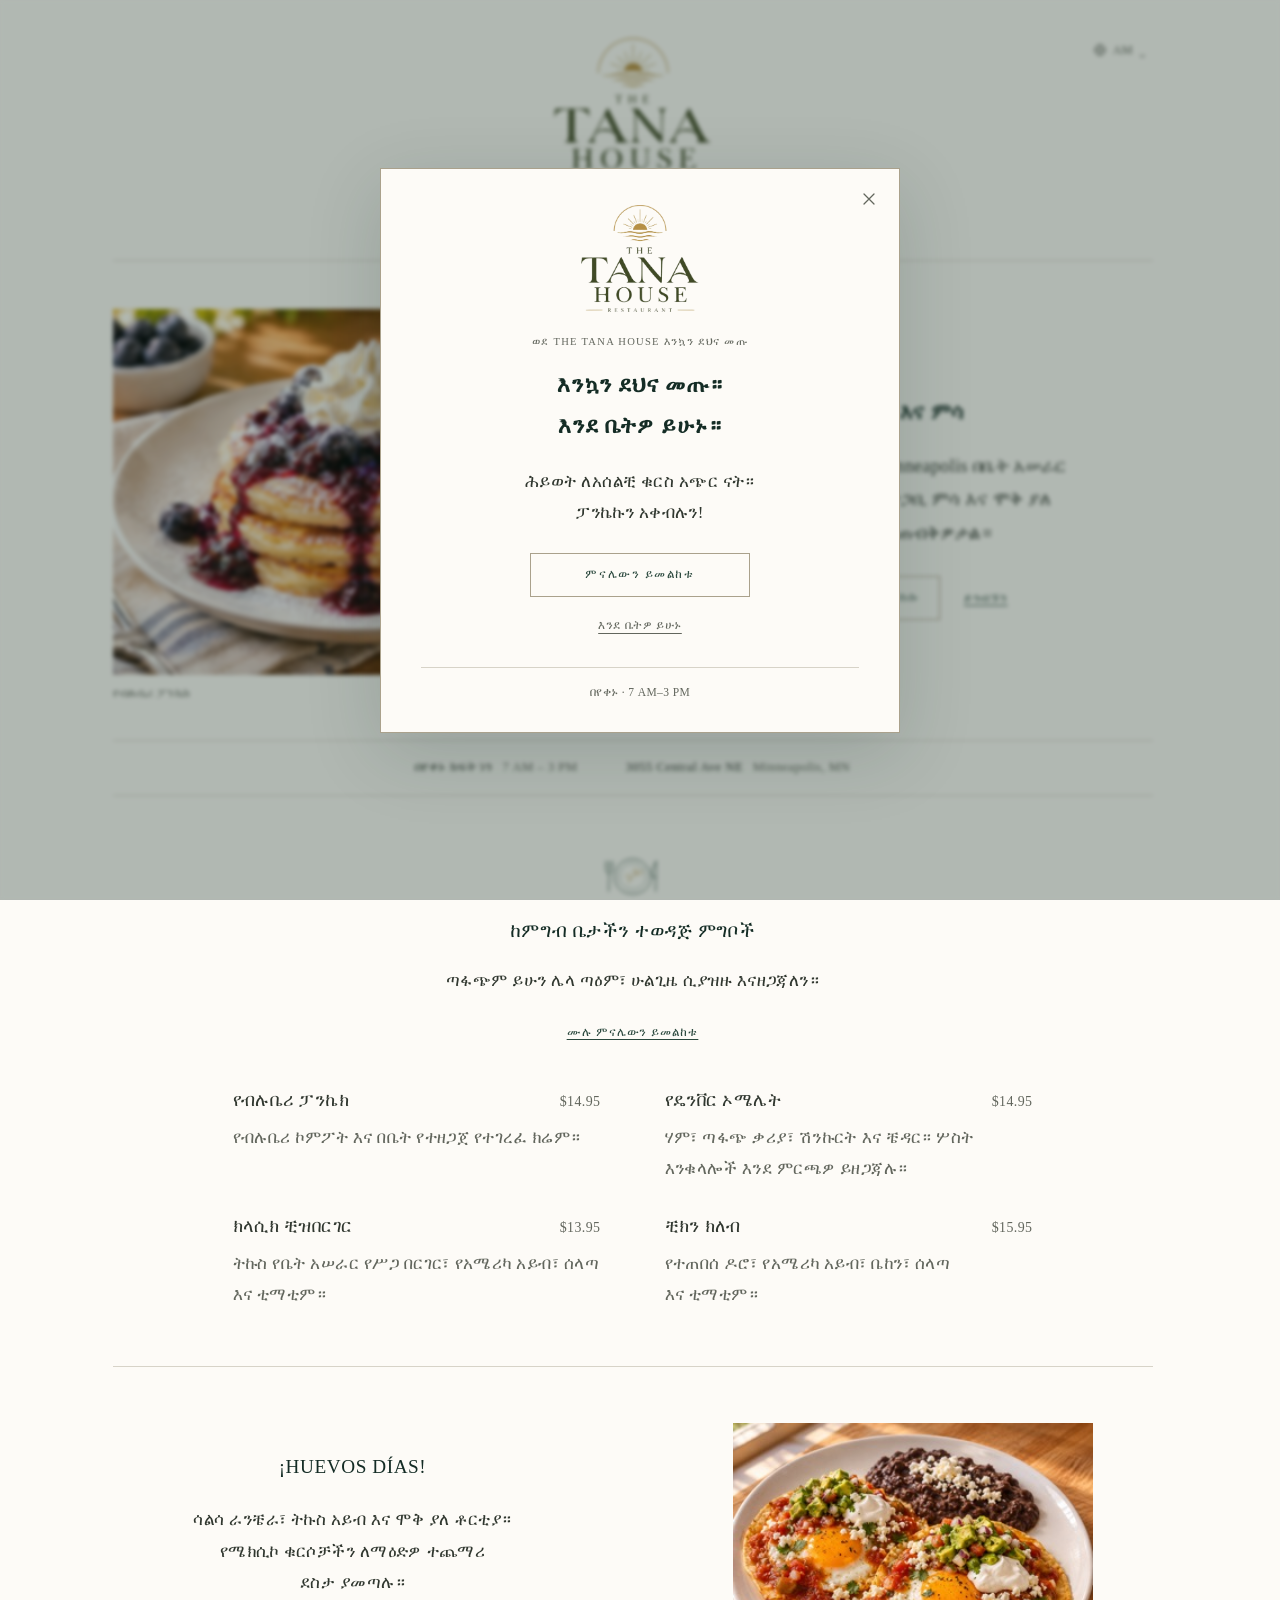
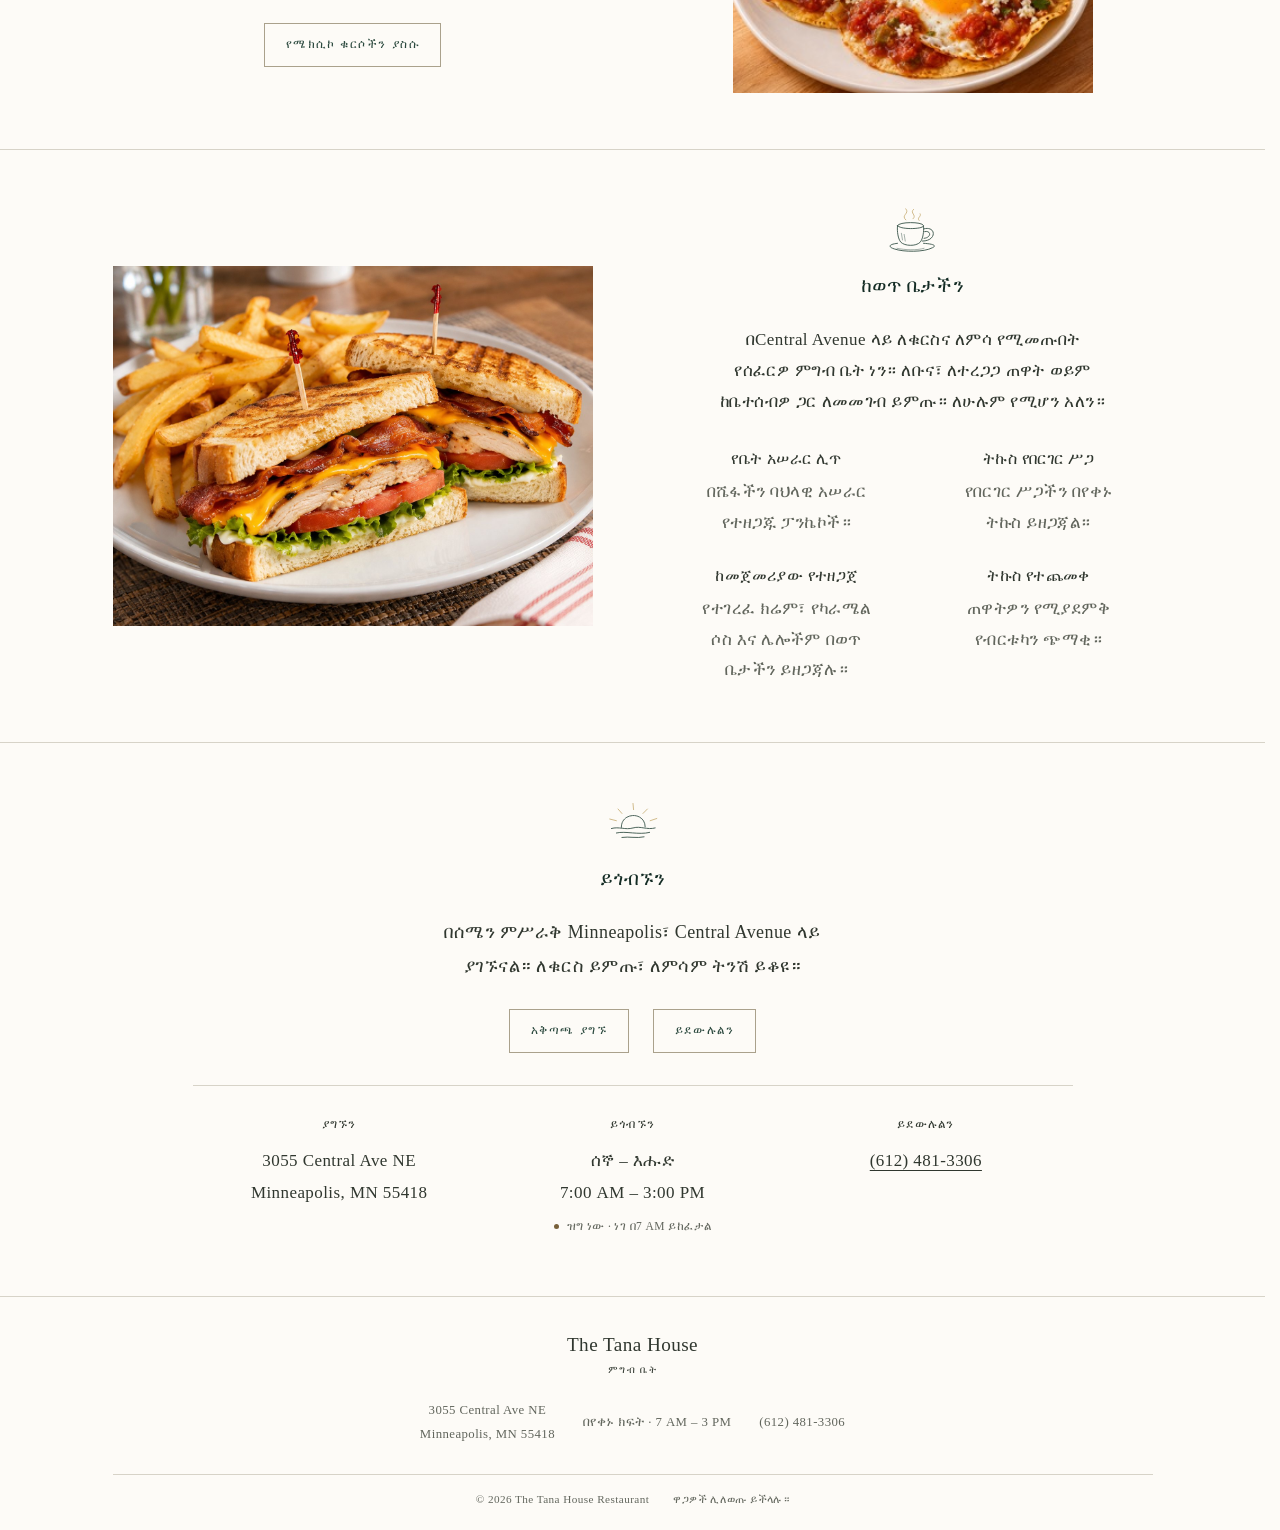
==== commit e48124ea: "update" ====
--- a/index-am.html
+++ b/index-am.html
@@ -5,11 +5,8 @@
   <meta name="viewport" content="width=device-width, initial-scale=1, viewport-fit=cover">
   <title>The Tana House | ቁርስ እና ምሳ</title>
   <meta name="description" content="The Tana House በ3055 Central Ave NE፣ Minneapolis የሚገኝ የቁርስና የምሳ ምግብ ቤት ነው። ፓንኬክ፣ ኦሜሌት፣ የሜክሲኮ ቁርስ፣ በርገር እና ሌሎችም። በየቀኑ 7 AM–3 PM።">
-  <meta name="theme-color" content="#82400C">
+  <meta name="theme-color" content="#FDFBF7">
   <link rel="icon" href="assets/img/logo-emblem.png" type="image/png">
-  <link rel="preconnect" href="https://fonts.googleapis.com">
-  <link rel="preconnect" href="https://fonts.gstatic.com" crossorigin>
-  <link href="https://fonts.googleapis.com/css2?family=Cinzel:wght@500;600&amp;family=Cormorant+Garamond:ital,wght@0,500;0,600;1,500&amp;family=Jost:wght@400;500;600&amp;family=Noto+Sans+Ethiopic:wght@400;500;600&amp;family=Noto+Serif+Ethiopic:wght@500;600&amp;display=swap" rel="stylesheet">
   <link rel="stylesheet" href="assets/css/styles.css">
   <link rel="stylesheet" href="assets/css/languages.css">
   <link rel="stylesheet" href="assets/css/responsive.css">
@@ -62,86 +59,61 @@
 }
 </script>
 </head>
-<body>
+<body class="home-page">
   <a class="skip-link" href="#main">ወደ ዋናው ይዘት ይሂዱ</a>
-  <div class="special-banner" hidden><span class="special-text"></span><a href="menu-am.html#huevos">¡Huevos Días! <svg viewbox="0 0 24 24" fill="none" stroke="currentColor" stroke-width="1.7" stroke-linecap="round" stroke-linejoin="round" aria-hidden="true"><path d="M5 12h14M13 6l6 6-6 6"></path></svg></a><button class="special-close" type="button" aria-label="ማስታወቂያውን ዝጋ">×</button></div>
+
   <header class="site-header">
     <nav class="nav wrap" aria-label="ዋና አሰሳ">
-      <a class="brand" href="index-am.html" aria-label="The Tana House — ዋና ገጽ">
-        <img src="assets/img/logo-emblem.png" alt="" width="62" height="43">
-        <span class="brand-text"><span class="brand-the">The</span><span class="brand-name">Tana House</span><span class="brand-sub">ምግብ ቤት</span></span>
-      </a>
-      <span class="open-status nav-status" hidden><i aria-hidden="true"></i><span class="open-text"></span></span>
+      <a class="brand" href="index-am.html" aria-label="The Tana House — ዋና ገጽ"><img src="assets/img/logo.png" alt="" width="700" height="637"></a>
+
+      <ul class="nav-links" id="nav-links"><li><a class="btn btn-primary" href="menu-am.html">ምናሌውን ይመልከቱ </a></li><li><a href="index-am.html#story">ወጥ ቤታችን</a></li><li><a href="index-am.html#visit">ይጎብኙን</a></li></ul>
       <details class="language-picker"><summary aria-label="ቋንቋ ይምረጡ"><svg viewBox="0 0 24 24" fill="none" stroke="currentColor" stroke-width="1.6" aria-hidden="true"><circle cx="12" cy="12" r="9"/><path d="M3 12h18M12 3c5 5 5 13 0 18-5-5-5-13 0-18z"/></svg><span>AM</span><span class="language-chevron" aria-hidden="true">⌄</span></summary><div class="language-options"><a class="lang-switch" href="index.html" lang="en" hreflang="en">English</a><a class="lang-switch" href="index-es.html" lang="es" hreflang="es">Español</a><a class="lang-switch" href="index-am.html" lang="am" hreflang="am" aria-current="page">አማርኛ<span aria-hidden="true">✓</span></a><a class="lang-switch" href="index-so.html" lang="so" hreflang="so">Soomaali</a><a class="lang-switch" href="index-vi.html" lang="vi" hreflang="vi">Tiếng Việt</a></div></details>
-      <button class="nav-toggle" type="button" aria-label="አሰሳን ክፈት" aria-expanded="false" aria-controls="nav-links"><span></span><span></span><span></span></button>
-      <ul class="nav-links" id="nav-links">
-        <li><a href="index-am.html#story">ወጥ ቤታችን</a></li>
-        <li><a href="index-am.html#visit">ይጎብኙን</a></li>
-        <li><a class="btn btn-primary" href="menu-am.html">ምናሌውን ይመልከቱ <svg viewbox="0 0 24 24" fill="none" stroke="currentColor" stroke-width="1.7" stroke-linecap="round" stroke-linejoin="round" aria-hidden="true"><path d="M5 12h14M13 6l6 6-6 6"></path></svg></a></li>
-      </ul>
+
     </nav>
   </header>
 
   <main id="main">
-    <section class="hero">
-      <div class="wrap hero-grid">
-        <div class="hero-copy">
-          <span class="eyebrow">ቁርስ እና ምሳ · ሰሜን ምሥራቅ Minneapolis</span>
-          <h1><span data-time-greeting>መልካም ጠዋት</span>፣ <em>በውበት</em> የተዘጋጀ።</h1>
-          <p class="hero-lead">በሰሜን ምሥራቅ Minneapolis በቤት አሠራር የተዘጋጀ ቁርስ፣ አጥጋቢ ምሳ እና ሞቅ ያለ አቀባበል ይጠብቅዎታል።</p>
-          <div class="hero-actions"><a class="btn btn-primary" href="menu-am.html">ምናሌውን ያስሱ <svg viewbox="0 0 24 24" fill="none" stroke="currentColor" stroke-width="1.7" stroke-linecap="round" stroke-linejoin="round" aria-hidden="true"><path d="M5 12h14M13 6l6 6-6 6"></path></svg></a><a class="text-link" href="#visit">ይጎብኙን <svg viewbox="0 0 24 24" fill="none" stroke="currentColor" stroke-width="1.7" stroke-linecap="round" stroke-linejoin="round" aria-hidden="true"><path d="M5 12h14M13 6l6 6-6 6"></path></svg></a></div>
-          <div class="hero-meta"><div><svg viewbox="0 0 24 24" fill="none" stroke="currentColor" stroke-width="1.7" stroke-linecap="round" stroke-linejoin="round" aria-hidden="true"><path d="M4 6h16M4 12h16M4 18h10"></path></svg><p><strong>በየቀኑ ክፍት ነን</strong><span>7 AM – 3 PM</span></p></div><div><svg viewbox="0 0 24 24" fill="none" stroke="currentColor" stroke-width="1.7" stroke-linecap="round" stroke-linejoin="round" aria-hidden="true"><path d="M12 22s-7-6.2-7-12a7 7 0 0 1 14 0c0 5.8-7 12-7 12z"></path><circle cx="12" cy="10" r="2.5"></circle></svg><p><strong>3055 Central Ave NE</strong><span>Minneapolis, MN</span></p></div></div>
+    <section class="hero" aria-labelledby="home-heading">
+      <div class="wrap">
+        <div class="hero-panel">
+          <figure class="hero-art"><div class="photo arch"><img src="assets/img/photos/hero.jpg" alt="የብሉቤሪ ፓንኬክ ከኮምፖት እና ከተገረፈ ክሬም ጋር" width="1400" height="1050" fetchpriority="high" decoding="async"></div><figcaption><span>የብሉቤሪ ፓንኬክ</span><span>$14.95</span></figcaption></figure>
+          <div class="hero-copy"><h1 id="home-heading">ቁርስ እና ምሳ</h1><p class="hero-lead">በሰሜን ምሥራቅ Minneapolis በቤት አሠራር የተዘጋጀ ቁርስ፣ አጥጋቢ ምሳ እና ሞቅ ያለ አቀባበል ይጠብቅዎታል።</p><div class="hero-actions"><a class="btn btn-primary" href="menu-am.html">ምናሌውን ያስሱ </a><a class="text-link" href="#visit">ይጎብኙን </a></div></div>
         </div>
-        <figure class="hero-art"><div class="photo arch"><img src="assets/img/photos/hero.jpg" alt="የብሉቤሪ ፓንኬክ ከኮምፖት እና ከተገረፈ ክሬም ጋር" width="1400" height="1050" fetchpriority="high" decoding="async"></div><figcaption><span>የብሉቤሪ ፓንኬክ</span><span>$14.95</span></figcaption></figure>
+        <div class="hero-meta"><div><p><strong>በየቀኑ ክፍት ነን</strong><span>7 AM – 3 PM</span></p></div><div><p><strong>3055 Central Ave NE</strong><span>Minneapolis, MN</span></p></div></div>
       </div>
     </section>
 
     <section class="section favourites" id="favourites">
       <div class="wrap">
-        <div class="section-heading"><div><span class="eyebrow">ከምግብ ቤታችን ተወዳጅ ምግቦች</span><h2>ቀጣዩ ተወዳጅ ምግብዎ።</h2><p>ጣፋጭም ይሁን ሌላ ጣዕም፣ ሁልጊዜ ሲያዝዙ እናዘጋጃለን።</p></div><a class="text-link" href="menu-am.html">ሙሉ ምናሌውን ይመልከቱ <svg viewbox="0 0 24 24" fill="none" stroke="currentColor" stroke-width="1.7" stroke-linecap="round" stroke-linejoin="round" aria-hidden="true"><path d="M5 12h14M13 6l6 6-6 6"></path></svg></a></div>
+        <div class="section-heading"><div><img class="section-sketch" src="assets/img/sketches/plate.svg" width="112" height="88" alt="" aria-hidden="true" loading="lazy" decoding="async"><h2>ከምግብ ቤታችን ተወዳጅ ምግቦች</h2><p>ጣፋጭም ይሁን ሌላ ጣዕም፣ ሁልጊዜ ሲያዝዙ እናዘጋጃለን።</p></div><a class="text-link" href="menu-am.html">ሙሉ ምናሌውን ይመልከቱ </a></div>
         <div class="fav-grid">
           <a class="fav-card" href="menu-am.html#pancakes">
-            <div class="photo"><img src="assets/img/photos/pancakes.jpg" alt="የብሉቤሪ ፓንኬክ" width="1400" height="1050" loading="lazy" decoding="async"></div>
-            <div class="fav-body"><span class="card-label">ጣፋጭ ጠዋቶች</span><div class="fav-title"><h3>የብሉቤሪ ፓንኬክ</h3><span class="price">$14.95</span></div><p>የብሉቤሪ ኮምፖት እና በቤት የተዘጋጀ የተገረፈ ክሬም።</p><span class="card-link">ምናሌውን ይመልከቱ <svg viewbox="0 0 24 24" fill="none" stroke="currentColor" stroke-width="1.7" stroke-linecap="round" stroke-linejoin="round" aria-hidden="true"><path d="M5 12h14M13 6l6 6-6 6"></path></svg></span></div>
+
+            <div class="fav-body"><div class="fav-title"><h3>የብሉቤሪ ፓንኬክ</h3><span class="price">$14.95</span></div><p>የብሉቤሪ ኮምፖት እና በቤት የተዘጋጀ የተገረፈ ክሬም።</p></div>
           </a>
           <a class="fav-card" href="menu-am.html#omelets">
-            <div class="photo"><img src="assets/img/photos/omelets.jpg" alt="የዴንቨር ኦሜሌት" width="1400" height="1050" loading="lazy" decoding="async"></div>
-            <div class="fav-body"><span class="card-label">የቁርስ ተወዳጆች</span><div class="fav-title"><h3>የዴንቨር ኦሜሌት</h3><span class="price">$14.95</span></div><p>ሃም፣ ጣፋጭ ቃሪያ፣ ሽንኩርት እና ቼዳር። ሦስት እንቁላሎች እንደ ምርጫዎ ይዘጋጃሉ።</p><span class="card-link">ምናሌውን ይመልከቱ <svg viewbox="0 0 24 24" fill="none" stroke="currentColor" stroke-width="1.7" stroke-linecap="round" stroke-linejoin="round" aria-hidden="true"><path d="M5 12h14M13 6l6 6-6 6"></path></svg></span></div>
+
+            <div class="fav-body"><div class="fav-title"><h3>የዴንቨር ኦሜሌት</h3><span class="price">$14.95</span></div><p>ሃም፣ ጣፋጭ ቃሪያ፣ ሽንኩርት እና ቼዳር። ሦስት እንቁላሎች እንደ ምርጫዎ ይዘጋጃሉ።</p></div>
           </a>
           <a class="fav-card" href="menu-am.html#burgers">
-            <div class="photo"><img src="assets/img/photos/burgers.jpg" alt="ክላሲክ ቺዝበርገር" width="1400" height="1050" loading="lazy" decoding="async"></div>
-            <div class="fav-body"><span class="card-label">የምሳ ጣዕም</span><div class="fav-title"><h3>ክላሲክ ቺዝበርገር</h3><span class="price">$13.95</span></div><p>ትኩስ የቤት አሠራር የሥጋ በርገር፣ የአሜሪካ አይብ፣ ሰላጣ እና ቲማቲም።</p><span class="card-link">ምናሌውን ይመልከቱ <svg viewbox="0 0 24 24" fill="none" stroke="currentColor" stroke-width="1.7" stroke-linecap="round" stroke-linejoin="round" aria-hidden="true"><path d="M5 12h14M13 6l6 6-6 6"></path></svg></span></div>
+
+            <div class="fav-body"><div class="fav-title"><h3>ክላሲክ ቺዝበርገር</h3><span class="price">$13.95</span></div><p>ትኩስ የቤት አሠራር የሥጋ በርገር፣ የአሜሪካ አይብ፣ ሰላጣ እና ቲማቲም።</p></div>
           </a>
           <a class="fav-card" href="menu-am.html#sandwiches">
-            <div class="photo"><img src="assets/img/photos/sandwiches.jpg" alt="ቺክን ክለብ" width="1400" height="1050" loading="lazy" decoding="async"></div>
-            <div class="fav-body"><span class="card-label">አጥጋቢ ምግብ</span><div class="fav-title"><h3>ቺክን ክለብ</h3><span class="price">$15.95</span></div><p>የተጠበሰ ዶሮ፣ የአሜሪካ አይብ፣ ቤከን፣ ሰላጣ እና ቲማቲም።</p><span class="card-link">ምናሌውን ይመልከቱ <svg viewbox="0 0 24 24" fill="none" stroke="currentColor" stroke-width="1.7" stroke-linecap="round" stroke-linejoin="round" aria-hidden="true"><path d="M5 12h14M13 6l6 6-6 6"></path></svg></span></div>
+
+            <div class="fav-body"><div class="fav-title"><h3>ቺክን ክለብ</h3><span class="price">$15.95</span></div><p>የተጠበሰ ዶሮ፣ የአሜሪካ አይብ፣ ቤከን፣ ሰላጣ እና ቲማቲም።</p></div>
           </a>
         </div>
+        <aside class="feature" aria-labelledby="mex-heading"><div class="feature-grid">
+      <div class="feature-copy"><h2 id="mex-heading">¡Huevos <em>Días!</em></h2><p>ሳልሳ ራንቼራ፣ ትኩስ አይብ እና ሞቅ ያለ ቶርቲያ። የሜክሲኮ ቁርሶቻችን ለማዕድዎ ተጨማሪ ደስታ ያመጣሉ።</p><a class="btn btn-gold" href="menu-am.html#huevos">የሜክሲኮ ቁርሶችን ያስሱ </a></div>
+      <div class="feature-art photo"><img src="assets/img/dishes/huevos-rancheros.jpg" alt="Huevos Rancheros" width="320" height="320" loading="lazy" decoding="async"></div>
+    </div></aside>
       </div>
     </section>
 
-    <section class="feature" aria-labelledby="mex-heading"><div class="wrap feature-grid">
-      <div class="feature-copy"><span class="eyebrow">ትንሽ የሜክሲኮ ጣዕም</span><h2 id="mex-heading">¡Huevos <em>Días!</em></h2><p>ሳልሳ ራንቼራ፣ ትኩስ አይብ እና ሞቅ ያለ ቶርቲያ። የሜክሲኮ ቁርሶቻችን ለማዕድዎ ተጨማሪ ደስታ ያመጣሉ።</p><a class="btn btn-gold" href="menu-am.html#huevos">የሜክሲኮ ቁርሶችን ያስሱ <svg viewbox="0 0 24 24" fill="none" stroke="currentColor" stroke-width="1.7" stroke-linecap="round" stroke-linejoin="round" aria-hidden="true"><path d="M5 12h14M13 6l6 6-6 6"></path></svg></a></div>
-      <ul class="feature-list"><li><a href="menu-am.html#huevos"><span>Huevos Rancheros</span><span>$16.95</span></a></li><li><a href="menu-am.html#huevos"><span>Chilaquiles con Huevos</span><span>$16.95</span></a></li><li><a href="menu-am.html#huevos"><span>Huevos Divorciados</span><span>$16.95</span></a></li><li><a href="menu-am.html#huevos"><span>Sopes con Cecina</span><span>$17.95</span></a></li></ul>
-    </div></section>
-
-    <section class="section categories"><div class="wrap"><div class="section-heading"><div><span class="eyebrow">የሚሻዎትን ይምረጡ</span><h2>ቁርስ ወይስ ምሳ?</h2></div></div><div class="category-links">
-          <a href="menu-am.html#pancakes">ፓንኬክ <svg viewbox="0 0 24 24" fill="none" stroke="currentColor" stroke-width="1.7" stroke-linecap="round" stroke-linejoin="round" aria-hidden="true"><path d="M5 12h14M13 6l6 6-6 6"></path></svg></a>
-          <a href="menu-am.html#waffles">ዋፍል እና ፍሬንች ቶስት <svg viewbox="0 0 24 24" fill="none" stroke="currentColor" stroke-width="1.7" stroke-linecap="round" stroke-linejoin="round" aria-hidden="true"><path d="M5 12h14M13 6l6 6-6 6"></path></svg></a>
-          <a href="menu-am.html#omelets">ኦሜሌት <svg viewbox="0 0 24 24" fill="none" stroke="currentColor" stroke-width="1.7" stroke-linecap="round" stroke-linejoin="round" aria-hidden="true"><path d="M5 12h14M13 6l6 6-6 6"></path></svg></a>
-          <a href="menu-am.html#huevos">¡Huevos Días! <svg viewbox="0 0 24 24" fill="none" stroke="currentColor" stroke-width="1.7" stroke-linecap="round" stroke-linejoin="round" aria-hidden="true"><path d="M5 12h14M13 6l6 6-6 6"></path></svg></a>
-          <a href="menu-am.html#plates">የቁርስ ምግቦች <svg viewbox="0 0 24 24" fill="none" stroke="currentColor" stroke-width="1.7" stroke-linecap="round" stroke-linejoin="round" aria-hidden="true"><path d="M5 12h14M13 6l6 6-6 6"></path></svg></a>
-          <a href="menu-am.html#burgers">በርገር <svg viewbox="0 0 24 24" fill="none" stroke="currentColor" stroke-width="1.7" stroke-linecap="round" stroke-linejoin="round" aria-hidden="true"><path d="M5 12h14M13 6l6 6-6 6"></path></svg></a>
-          <a href="menu-am.html#sandwiches">ሳንድዊች <svg viewbox="0 0 24 24" fill="none" stroke="currentColor" stroke-width="1.7" stroke-linecap="round" stroke-linejoin="round" aria-hidden="true"><path d="M5 12h14M13 6l6 6-6 6"></path></svg></a>
-          <a href="menu-am.html#soups">ሾርባ እና ሰላጣ <svg viewbox="0 0 24 24" fill="none" stroke="currentColor" stroke-width="1.7" stroke-linecap="round" stroke-linejoin="round" aria-hidden="true"><path d="M5 12h14M13 6l6 6-6 6"></path></svg></a>
-          <a href="menu-am.html#sides">ተጨማሪ ምግቦች <svg viewbox="0 0 24 24" fill="none" stroke="currentColor" stroke-width="1.7" stroke-linecap="round" stroke-linejoin="round" aria-hidden="true"><path d="M5 12h14M13 6l6 6-6 6"></path></svg></a>
-          <a href="menu-am.html#drinks">ቡና እና ጭማቂ <svg viewbox="0 0 24 24" fill="none" stroke="currentColor" stroke-width="1.7" stroke-linecap="round" stroke-linejoin="round" aria-hidden="true"><path d="M5 12h14M13 6l6 6-6 6"></path></svg></a>
-          <a href="menu-am.html#desserts">ጣፋጭ ምግቦች <svg viewbox="0 0 24 24" fill="none" stroke="currentColor" stroke-width="1.7" stroke-linecap="round" stroke-linejoin="round" aria-hidden="true"><path d="M5 12h14M13 6l6 6-6 6"></path></svg></a>
-    </div></div></section>
-
     <section class="section story-section" id="story"><div class="wrap story-grid">
       <div class="story-art photo"><img src="assets/img/photos/sandwiches.jpg" alt="የተጠበሰ የዶሮ ክለብ ሳንድዊች ከቤከን፣ ከሰላጣ እና ከቲማቲም ጋር" width="1400" height="1050" loading="lazy" decoding="async"></div>
-      <div class="story"><span class="eyebrow">ከወጥ ቤታችን</span><h2>ትንንሽ ዝርዝሮች፣ በጥንቃቄ የተዘጋጁ።</h2><p class="story-lead">በCentral Avenue ላይ ለቁርስና ለምሳ የሚመጡበት የሰፈርዎ ምግብ ቤት ነን። ለቡና፣ ለተረጋጋ ጠዋት ወይም ከቤተሰብዎ ጋር ለመመገብ ይምጡ። ለሁሉም የሚሆን አለን።</p><div class="story-points"><div><h3>የቤት አሠራር ሊጥ</h3><p>በሼፋችን ባህላዊ አሠራር የተዘጋጁ ፓንኬኮች።</p></div>
+      <div class="story"><img class="section-sketch" src="assets/img/sketches/coffee.svg" width="112" height="88" alt="" aria-hidden="true" loading="lazy" decoding="async"><h2>ከወጥ ቤታችን</h2><p class="story-lead">በCentral Avenue ላይ ለቁርስና ለምሳ የሚመጡበት የሰፈርዎ ምግብ ቤት ነን። ለቡና፣ ለተረጋጋ ጠዋት ወይም ከቤተሰብዎ ጋር ለመመገብ ይምጡ። ለሁሉም የሚሆን አለን።</p><div class="story-points"><div><h3>የቤት አሠራር ሊጥ</h3><p>በሼፋችን ባህላዊ አሠራር የተዘጋጁ ፓንኬኮች።</p></div>
 <div><h3>ትኩስ የበርገር ሥጋ</h3><p>የበርገር ሥጋችን በየቀኑ ትኩስ ይዘጋጃል።</p></div>
 <div><h3>ከመጀመሪያው የተዘጋጀ</h3><p>የተገረፈ ክሬም፣ የካራሜል ሶስ እና ሌሎችም በወጥ ቤታችን ይዘጋጃሉ።</p></div>
 <div><h3>ትኩስ የተጨመቀ</h3><p>ጠዋትዎን የሚያደምቅ የብርቱካን ጭማቂ።</p></div></div></div>
@@ -150,26 +122,22 @@
     <section class="section" data-restaurant-gallery hidden><div class="wrap"><div class="section-heading"><div><span class="eyebrow">አካባቢያችንን ይመልከቱ</span><h2>እንደ ቤትዎ ይሁኑ።</h2></div></div><div class="gallery-grid" data-gallery-items></div></div></section>
     <section class="section guest-reviews" data-guest-reviews hidden><div class="wrap"><div class="section-heading"><div><span class="eyebrow">በማዕዱ ዙሪያ</span><h2>ከእንግዶቻችን ጥቂት ቃላት።</h2></div></div><div class="review-grid" data-review-items></div></div></section>
 
-    <section class="section visit" id="visit"><div class="wrap visit-grid">
-      <div class="visit-copy"><span class="eyebrow">ማዕድዎ ይጠብቅዎታል</span><h2>እንኳን ደህና መጡ።</h2><p class="visit-lead">በሰሜን ምሥራቅ Minneapolis፣ Central Avenue ላይ ያገኙናል። ለቁርስ ይምጡ፣ ለምሳም ትንሽ ይቆዩ።</p><div class="hero-actions"><a class="btn btn-gold" href="https://www.google.com/maps/search/?api=1&amp;query=The+Tana+House+3055+Central+Ave+NE+Minneapolis+MN+55418" target="_blank" rel="noopener">አቅጣጫ ያግኙ <svg viewbox="0 0 24 24" fill="none" stroke="currentColor" stroke-width="1.7" stroke-linecap="round" stroke-linejoin="round" aria-hidden="true"><path d="M5 12h14M13 6l6 6-6 6"></path></svg></a><a class="btn btn-light" href="tel:+16124813306">ይደውሉልን</a></div><a class="map-link" href="https://www.google.com/maps/search/?api=1&amp;query=The+Tana+House+3055+Central+Ave+NE+Minneapolis+MN+55418" target="_blank" rel="noopener">በGoogle Maps ላይ ያግኙን <svg viewbox="0 0 24 24" fill="none" stroke="currentColor" stroke-width="1.7" stroke-linecap="round" stroke-linejoin="round" aria-hidden="true"><path d="M5 12h14M13 6l6 6-6 6"></path></svg><span>አድራሻ፣ ፎቶዎች እና የእንግዶች አስተያየቶች</span></a></div>
-      <div class="visit-card"><div><span class="detail-icon"><svg viewbox="0 0 24 24" fill="none" stroke="currentColor" stroke-width="1.7" stroke-linecap="round" stroke-linejoin="round" aria-hidden="true"><path d="M12 22s-7-6.2-7-12a7 7 0 0 1 14 0c0 5.8-7 12-7 12z"></path><circle cx="12" cy="10" r="2.5"></circle></svg></span><div><h3>ያግኙን</h3><address>3055 Central Ave NE<br>Minneapolis, MN 55418</address></div></div><div><span class="detail-icon"><svg viewbox="0 0 24 24" fill="none" stroke="currentColor" stroke-width="1.7" stroke-linecap="round" stroke-linejoin="round" aria-hidden="true"><path d="M4 6h16M4 12h16M4 18h10"></path></svg></span><div><h3>ይጎብኙን</h3><p>ሰኞ – እሑድ<br><strong>7:00 AM – 3:00 PM</strong></p><span class="open-status" hidden><i aria-hidden="true"></i><span class="open-text"></span></span></div></div><div><span class="detail-icon"><svg viewbox="0 0 24 24" fill="none" stroke="currentColor" stroke-width="1.7" stroke-linecap="round" stroke-linejoin="round" aria-hidden="true"><path d="M22 16.9v3a2 2 0 0 1-2.2 2 19.8 19.8 0 0 1-8.6-3.1 19.5 19.5 0 0 1-6-6A19.8 19.8 0 0 1 2.1 4.2 2 2 0 0 1 4.1 2h3a2 2 0 0 1 2 1.7c.1 1 .4 1.9.7 2.8a2 2 0 0 1-.5 2.1L8 9.9a16 16 0 0 0 6 6l1.3-1.3a2 2 0 0 1 2.1-.4c.9.3 1.8.6 2.8.7a2 2 0 0 1 1.7 2z"></path></svg></span><div><h3>ይደውሉልን</h3><a href="tel:+16124813306">(612) 481-3306</a></div></div></div>
-    </div></section>
+    <section class="section visit" id="visit">
+      <div class="wrap">
+        <div class="visit-heading">
+          <div><img class="section-sketch" src="assets/img/sketches/sunrise.svg" width="112" height="88" alt="" aria-hidden="true" loading="lazy" decoding="async"><h2>ይጎብኙን</h2></div>
+          <div class="visit-copy"><p class="visit-lead">በሰሜን ምሥራቅ Minneapolis፣ Central Avenue ላይ ያገኙናል። ለቁርስ ይምጡ፣ ለምሳም ትንሽ ይቆዩ።</p><div class="hero-actions"><a class="btn btn-gold" href="https://www.google.com/maps/search/?api=1&amp;query=The+Tana+House+3055+Central+Ave+NE+Minneapolis+MN+55418" target="_blank" rel="noopener">አቅጣጫ ያግኙ </a><a class="btn btn-light" href="tel:+16124813306">ይደውሉልን</a></div></div>
+        </div>
+        <div class="visit-card"><div><span class="detail-icon"><svg viewbox="0 0 24 24" fill="none" stroke="currentColor" stroke-width="1.7" stroke-linecap="round" stroke-linejoin="round" aria-hidden="true"><path d="M12 22s-7-6.2-7-12a7 7 0 0 1 14 0c0 5.8-7 12-7 12z"></path><circle cx="12" cy="10" r="2.5"></circle></svg></span><div><h3>ያግኙን</h3><address>3055 Central Ave NE<br>Minneapolis, MN 55418</address></div></div><div><span class="detail-icon"><svg viewbox="0 0 24 24" fill="none" stroke="currentColor" stroke-width="1.7" stroke-linecap="round" stroke-linejoin="round" aria-hidden="true"><path d="M4 6h16M4 12h16M4 18h10"></path></svg></span><div><h3>ይጎብኙን</h3><p>ሰኞ – እሑድ<br><strong>7:00 AM – 3:00 PM</strong></p><span class="open-status" hidden><i aria-hidden="true"></i><span class="open-text"></span></span></div></div><div><span class="detail-icon"><svg viewbox="0 0 24 24" fill="none" stroke="currentColor" stroke-width="1.7" stroke-linecap="round" stroke-linejoin="round" aria-hidden="true"><path d="M22 16.9v3a2 2 0 0 1-2.2 2 19.8 19.8 0 0 1-8.6-3.1 19.5 19.5 0 0 1-6-6A19.8 19.8 0 0 1 2.1 4.2 2 2 0 0 1 4.1 2h3a2 2 0 0 1 2 1.7c.1 1 .4 1.9.7 2.8a2 2 0 0 1-.5 2.1L8 9.9a16 16 0 0 0 6 6l1.3-1.3a2 2 0 0 1 2.1-.4c.9.3 1.8.6 2.8.7a2 2 0 0 1 1.7 2z"></path></svg></span><div><h3>ይደውሉልን</h3><a href="tel:+16124813306">(612) 481-3306</a></div></div></div>
+      </div>
+    </section>
   </main>
 
   <footer class="site-footer">
-    <div class="wrap footer-grid">
-      <div><a class="footer-brand" href="index-am.html">The Tana House<span>ምግብ ቤት</span></a><p>ጥሩ ምግብ። ሞቅ ያለ አቀባበል። በየቀኑ።</p></div>
-      <div><h2>ያስሱ</h2><ul><li><a href="menu-am.html">ሙሉ ምናሌውን ይመልከቱ</a></li><li><a href="index-am.html#story">ወጥ ቤታችን</a></li><li><a href="index-am.html#visit">ይጎብኙን</a></li></ul></div>
-      <div><h2>ያግኙን</h2><address><a href="https://www.google.com/maps/search/?api=1&amp;query=The+Tana+House+3055+Central+Ave+NE+Minneapolis+MN+55418" target="_blank" rel="noopener">3055 Central Ave NE<br>Minneapolis, MN 55418</a></address><p>በየቀኑ ክፍት · 7 AM – 3 PM</p><a href="tel:+16124813306">(612) 481-3306</a></div>
-    </div>
+    <div class="wrap footer-grid"><a class="footer-brand" href="index-am.html">The Tana House<span>ምግብ ቤት</span></a><div class="footer-contact"><address><a href="https://www.google.com/maps/search/?api=1&amp;query=The+Tana+House+3055+Central+Ave+NE+Minneapolis+MN+55418" target="_blank" rel="noopener">3055 Central Ave NE<br>Minneapolis, MN 55418</a></address><p>በየቀኑ ክፍት · 7 AM – 3 PM</p><a href="tel:+16124813306">(612) 481-3306</a></div></div>
     <div class="wrap footer-bottom"><span>© <span id="year">2026</span> The Tana House Restaurant</span><span>ዋጋዎች ሊለወጡ ይችላሉ።</span></div>
-    <p class="wrap credits">የምግብ ምስሎች ለማሳያ ናቸው፤ አንዳንዶቹ በAI የተፈጠሩ ናቸው። ትክክለኛው አቀራረብ ሊለያይ ይችላል።</p>
   </footer>
-  <nav class="actionbar" aria-label="ፈጣን አማራጮች">
-    <a href="menu-am.html" class="ab-menu"><svg viewbox="0 0 24 24" fill="none" stroke="currentColor" stroke-width="1.7" stroke-linecap="round" stroke-linejoin="round" aria-hidden="true"><path d="M4 6h16M4 12h16M4 18h10"></path></svg>ምናሌ</a>
-    <a href="https://www.google.com/maps/search/?api=1&amp;query=The+Tana+House+3055+Central+Ave+NE+Minneapolis+MN+55418" target="_blank" rel="noopener"><svg viewbox="0 0 24 24" fill="none" stroke="currentColor" stroke-width="1.7" stroke-linecap="round" stroke-linejoin="round" aria-hidden="true"><path d="M12 22s-7-6.2-7-12a7 7 0 0 1 14 0c0 5.8-7 12-7 12z"></path><circle cx="12" cy="10" r="2.5"></circle></svg>አቅጣጫ</a>
-    <a href="tel:+16124813306"><svg viewbox="0 0 24 24" fill="none" stroke="currentColor" stroke-width="1.7" stroke-linecap="round" stroke-linejoin="round" aria-hidden="true"><path d="M22 16.9v3a2 2 0 0 1-2.2 2 19.8 19.8 0 0 1-8.6-3.1 19.5 19.5 0 0 1-6-6A19.8 19.8 0 0 1 2.1 4.2 2 2 0 0 1 4.1 2h3a2 2 0 0 1 2 1.7c.1 1 .4 1.9.7 2.8a2 2 0 0 1-.5 2.1L8 9.9a16 16 0 0 0 6 6l1.3-1.3a2 2 0 0 1 2.1-.4c.9.3 1.8.6 2.8.7a2 2 0 0 1 1.7 2z"></path></svg>ይደውሉ</a>
-  </nav>
+
   <script src="assets/js/content.js"></script>
   <script src="assets/js/languages.js"></script>
   <script src="assets/js/main.js"></script>
--- a/assets/css/styles.css
+++ b/assets/css/styles.css
@@ -1,2368 +1,217 @@
-/* The Tana House — peach, burnt orange, ochre, and espresso.
-   Palette inspired by https://earthgirlcreative.com/. */
+/* The Tana House — warm paper, classic serif type, and quiet green accents. */
 :root {
-  --canvas: #F9E7C9;
-  --surface: #FFF6E8;
-  --border: #DEC2A2;
-  --border-strong: #B58A64;
-  --accent: #82400C;
-  --accent-deep: #2F180D;
-  --accent-soft: #795A42;
-  --accent-warm: #984B18;
-  --ochre: #D3962B;
-  --ochre-hover: #E4AE4C;
-  --ink: #0A0400;
-  --ink-soft: #674F3C;
-  --surface-muted: #F3DEC0;
-  --surface-hover: #EDCFAA;
-  --on-dark: #F9E7C9;
-  --on-dark-soft: #E2C8AA;
-  --dark-surface: #3C2517;
-  --dark-border: #926C4A;
-  --dark-active: #684122;
-  --shadow-color: 47 24 13;
+  --canvas: #FDFBF7;
+  --surface: #FDFBF7;
+  --border: #D7D3C8;
+  --border-strong: #AAA18C;
+  --accent: #29473C;
+  --accent-deep: #142C25;
+  --accent-soft: #5C6758;
+  --accent-warm: #78603A;
+  --title: var(--accent-deep);
+  --ochre: #C8AD75;
+  --ochre-hover: #D5BD89;
+  --ink: #30372F;
+  --ink-soft: #62665D;
+  --surface-muted: #EBE9E0;
+  --surface-hover: #E2E4D9;
+  --on-dark: #F6F2E9;
+  --on-dark-soft: #C9D0C5;
+  --dark-surface: #203C32;
+  --dark-border: #536455;
+  --dark-active: #3F5D4D;
+  --shadow-color: 20 44 37;
   --focus-color: var(--accent);
-  --radius: 18px;
+  --radius: 10px;
   --wordmark: "Cinzel", Georgia, serif;
-  --display: "Cormorant Garamond", Garamond, Georgia, serif;
-  --body: "Jost", "Avenir Next", "Segoe UI", sans-serif;
-  --wrap: min(1240px, 100% - 4rem);
-  --header-height: 84px;
-}
-
-*,
-*::before,
-*::after {
-  box-sizing: border-box;
-}
-
-html {
-  scroll-behavior: smooth;
-  scrollbar-gutter: stable;
-  scroll-padding-top: calc(var(--header-height) + 80px);
-}
-
-body {
-  margin: 0;
-  background: var(--canvas);
-  color: var(--ink);
-  font: 400 1.025rem/1.65 var(--body);
-  -webkit-font-smoothing: antialiased;
-}
-
-[hidden] {
-  display: none !important;
-}
-
-img {
-  display: block;
-  max-width: 100%;
-  height: auto;
-}
-
-a {
-  color: inherit;
-  text-underline-offset: .2em;
-}
-
-button,
-input {
-  font: inherit;
-}
-
-button,
-a,
-input {
-  -webkit-tap-highlight-color: transparent;
-}
-
-button {
-  cursor: pointer;
-}
-
-button,
-input,
-a {
-  touch-action: manipulation;
-}
-
-:focus-visible {
-  outline: 3px solid var(--focus-color);
-  outline-offset: 5px;
-}
-
-:where(.hero, .special-banner, .feature, .visit, .site-footer, .mex, .menu-cta) {
-  --focus-color: var(--on-dark);
-}
-
-h1,
-h2,
-h3,
-p,
-figure {
-  margin: 0;
-}
-
-h1,
-h2,
-h3 {
-  font-family: var(--display);
-  font-weight: 500;
-  line-height: 1.08;
-}
-
-h1,
-h2 {
-  text-wrap: balance;
-}
-
-p {
-  text-wrap: pretty;
-}
-
-svg {
-  flex-shrink: 0;
-}
-
-.wrap {
-  width: var(--wrap);
-  margin-inline: auto;
-}
-
-.skip-link {
-  position: fixed;
-  top: .8rem;
-  left: 1rem;
-  transform: translateY(-160%);
-  padding: .7rem 1rem;
-  background: var(--accent);
-  color: white;
-  border-radius: 8px;
-  z-index: 100;
-}
-
-.skip-link:focus {
-  transform: none;
-}
-
-.eyebrow {
-  display: block;
-  color: var(--accent-soft);
-  font-size: .8rem;
-  font-weight: 500;
-  letter-spacing: .08em;
-  line-height: 1.5;
-}
-
-.text-link {
-  display: inline-flex;
-  align-items: center;
-  gap: .65rem;
-  min-height: 44px;
-  color: var(--accent);
-  font-size: .95rem;
-  font-weight: 500;
-  text-decoration: none;
-}
-
-.text-link:hover {
-  text-decoration: underline;
-}
-
-.text-link svg,
-.btn svg,
-.card-link svg,
-.map-link svg {
-  width: 19px;
-  height: 19px;
-}
-
-/* Buttons and navigation */
-.btn {
-  display: inline-flex;
-  align-items: center;
-  justify-content: center;
-  gap: .75rem;
-  min-height: 50px;
-  padding: .85rem 1.45rem;
-  border: 1px solid transparent;
-  border-radius: 10px;
-  font-size: .95rem;
-  font-weight: 500;
-  line-height: 1.45;
-  text-decoration: none;
-  transition: background .2s, border-color .2s, transform .2s, box-shadow .25s;
-}
-
-.btn:hover {
-  transform: translateY(-2px);
-}
-
-.btn-primary {
-  color: var(--surface);
-  background: var(--accent);
-}
-
-.btn-primary:hover {
-  background: var(--accent-deep);
-}
-
-.btn-ghost {
-  color: var(--accent);
-  background: transparent;
-  border-color: var(--accent);
-}
-
-.btn-ghost:hover {
-  background: var(--border);
-}
-
-.btn-gold {
-  background: var(--ochre);
-  color: var(--accent-deep);
-}
-
-.btn-gold:hover {
-  background: var(--ochre-hover);
-}
-
-.btn-light {
-  color: var(--surface);
-  border-color: var(--on-dark-soft);
-  background: transparent;
-}
-
-.btn-light:hover {
-  background: var(--dark-surface);
-}
-
-.special-banner {
-  position: relative;
-  display: flex;
-  justify-content: center;
-  align-items: center;
-  gap: 1.1rem;
-  padding: .55rem 3.25rem;
-  min-height: 42px;
-  background: var(--accent-deep);
-  color: var(--on-dark);
-  text-align: center;
-  font-size: .8rem;
-}
-
-.special-banner a {
-  display: inline-flex;
-  align-items: center;
-  gap: .35rem;
-  color: var(--ochre);
-  text-decoration: none;
-  white-space: nowrap;
-}
-
-.special-banner a:hover {
-  text-decoration: underline;
-}
-
-.special-banner svg {
-  width: 15px;
-  height: 15px;
-}
-
-.special-close {
-  position: absolute;
-  right: .3rem;
-  top: 50%;
-  transform: translateY(-50%);
-  width: 44px;
-  height: 44px;
-  color: var(--on-dark);
-  background: transparent;
-  border: 0;
-  font-size: 1.35rem;
-}
-
-.site-header {
-  position: sticky;
-  top: 0;
-  z-index: 50;
-  background: var(--canvas);
-  border-bottom: 1px solid transparent;
-  transition: border-color .2s, box-shadow .2s;
-}
-
-.site-header.scrolled {
-  border-color: var(--border);
-  box-shadow: 0 6px 18px rgb(var(--shadow-color) / 3%);
-}
-
-.nav {
-  display: flex;
-  align-items: center;
-  gap: 1.5rem;
-  height: var(--header-height);
-}
-
-.brand {
-  display: flex;
-  align-items: center;
-  gap: .7rem;
-  text-decoration: none;
-  color: var(--accent);
-  flex-shrink: 0;
-}
-
-.brand img {
-  width: 54px;
-}
-
-.brand-text {
-  display: flex;
-  flex-direction: column;
-  line-height: 1;
-}
-
-.brand-the {
-  font-family: var(--wordmark);
-  font-size: .52rem;
-  letter-spacing: .3em;
-}
-
-.brand-name {
-  margin: .2rem 0 .3rem;
-  font-family: var(--wordmark);
-  font-size: 1.18rem;
-  font-weight: 600;
-  letter-spacing: .035em;
-}
-
-.brand-sub {
-  font-size: .57rem;
-  letter-spacing: .22em;
-  text-transform: uppercase;
-  color: var(--accent-warm);
-}
-
-.nav-status {
-  margin-left: auto;
-}
-
-.lang-switch {
-  display: grid;
-  place-items: center;
-  width: 44px;
-  height: 44px;
-  border: 1px solid var(--border);
-  border-radius: 50%;
-  color: var(--accent);
-  font-size: .8rem;
-  font-weight: 500;
-  text-decoration: none;
-  flex-shrink: 0;
-}
-
-.lang-switch:hover {
-  background: var(--border);
-}
-
-.nav-links {
-  display: flex;
-  align-items: center;
-  gap: 2rem;
-  list-style: none;
-  margin: 0;
-  padding: 0;
-}
-
-.nav-links a:not(.btn) {
-  display: flex;
-  align-items: center;
-  min-height: 44px;
-  font-size: .9rem;
-  text-decoration: none;
-  color: var(--ink-soft);
-}
-
-.nav-links a:not(.btn):hover {
-  color: var(--accent);
-  text-decoration: underline;
-}
-
-.nav-links .btn {
-  min-height: 44px;
-  padding: .6rem 1.1rem;
-}
-
-.nav-toggle {
-  display: none;
-  width: 44px;
-  height: 44px;
-  padding: 10px;
-  border: 1px solid var(--border);
-  border-radius: 10px;
-  background: transparent;
-}
-
-.nav-toggle span {
-  display: block;
-  height: 1.5px;
-  background: var(--accent);
-  margin: 5px 0;
-  transition: transform .2s, opacity .2s;
-}
-
-.open-status {
-  display: inline-flex;
-  align-items: center;
-  gap: .5rem;
-  color: var(--ink-soft);
-  font-size: .75rem;
-  line-height: 1.4;
-}
-
-.open-status i {
-  display: block;
-  width: 7px;
-  height: 7px;
-  background: var(--accent-warm);
-  border-radius: 50%;
-  flex-shrink: 0;
-}
-
-.open-status.is-open i {
-  background: #5D7A37;
-}
-
-/* A clear first screen, without a loading overlay. */
-.hero {
-  padding: clamp(1rem, 2vw, 1.75rem) 0 clamp(3.5rem, 6vw, 5.5rem);
-  background: var(--accent-deep);
-  color: var(--on-dark);
-}
-
-.hero .eyebrow {
-  color: var(--on-dark-soft);
-}
-
-.hero .btn-primary {
-  background: var(--ochre);
-  color: var(--accent-deep);
-}
-
-.hero .btn-primary:hover {
-  background: var(--ochre-hover);
-}
-
-.hero .text-link {
-  color: var(--on-dark);
-}
-
-.hero-grid {
-  display: grid;
-  grid-template-columns: 1.05fr 1fr;
-  gap: clamp(2.5rem, 6vw, 6rem);
-  align-items: center;
-}
-
-.hero h1 {
-  margin: 1.1rem 0 1.4rem;
-  color: var(--on-dark);
-  font-size: clamp(2.75rem, 5.3vw, 5.15rem);
-  line-height: 1.04;
-  letter-spacing: -.025em;
-}
-
-.hero h1 em {
-  color: var(--ochre);
-  font-weight: 500;
-}
-
-.hero-lead {
-  max-width: 39ch;
-  color: var(--on-dark-soft);
-  font-size: 1.18rem;
-  line-height: 1.7;
-}
-
-.hero-actions {
-  display: flex;
-  align-items: center;
-  flex-wrap: wrap;
-  gap: 1.5rem;
-  margin-top: 1.8rem;
-}
-
-.hero-meta {
-  display: flex;
-  flex-wrap: wrap;
-  gap: 1.4rem 2rem;
-  margin-top: 2.3rem;
-  padding-top: 1.5rem;
-  border-top: 1px solid var(--dark-border);
-}
-
-.hero-meta>div {
-  display: flex;
-  gap: .6rem;
-  align-items: center;
-}
-
-.hero-meta svg {
-  width: 19px;
-  height: 19px;
-  color: var(--ochre);
-}
-
-.hero-meta strong {
-  display: block;
-  font-weight: 500;
-  font-size: .83rem;
-}
-
-.hero-meta span {
-  display: block;
-  color: var(--on-dark-soft);
-  font-size: .8rem;
-}
-
-.hero-art {
-  width: 100%;
-  max-width: 535px;
-  justify-self: end;
-}
-
-.photo {
-  overflow: hidden;
-  border-radius: var(--radius);
-  background: var(--border);
-}
-
-.photo img {
-  width: 100%;
-  height: 100%;
-  object-fit: cover;
-}
-
-.hero-art .photo {
-  aspect-ratio: 1 / 1.03;
-  border-radius: 48% 48% 18px 18px;
-}
-
-.hero-art img {
-  object-position: 50% 50%;
-}
-
-.hero-art figcaption {
-  display: flex;
-  justify-content: space-between;
-  gap: 1rem;
-  padding: .85rem .2rem 0;
-  font-size: .8rem;
-  color: var(--on-dark-soft);
-}
-
-.hero-art figcaption span:last-child {
-  color: var(--ochre);
-  font-weight: 500;
-}
-
-/* Food and category browsing */
-.section {
-  padding: clamp(3.5rem, 6vw, 5.75rem) 0;
-}
-
-/* Subtle Ethiopian tibeb-inspired diamonds at the edges, with clean section breaks. */
-:where(.hero, .menu-hero, main > .section, main > .feature, .menu-section, .menu-cta) {
-  --section-pattern: url("../img/section-weave.svg");
-  --section-pattern-size: 144px;
-  --section-pattern-opacity: .12;
-  position: relative;
-  isolation: isolate;
-}
-
-:where(.hero, .menu-hero, main > .section, main > .feature, .menu-section, .menu-cta)::before {
-  content: "";
-  position: absolute;
-  inset: 0;
-  z-index: -1;
-  border-radius: inherit;
-  background-image: var(--section-pattern);
-  background-size: var(--section-pattern-size);
-  background-position: center top;
-  opacity: var(--section-pattern-opacity);
-  -webkit-mask-image: linear-gradient(90deg, #000, transparent 20%, transparent 80%, #000);
-  mask-image: linear-gradient(90deg, #000, transparent 20%, transparent 80%, #000);
-  pointer-events: none;
-}
-
-:where(.hero, .feature, .visit, .menu-section.mex, .menu-cta) {
-  --section-pattern: url("../img/section-arches.svg");
-  --section-pattern-opacity: .14;
-}
-
-.menu-section:not(.mex)::before {
-  -webkit-mask-image: linear-gradient(90deg, #000, transparent 20%, transparent 80%, #000);
-  mask-image: linear-gradient(90deg, #000, transparent 20%, transparent 80%, #000);
-  opacity: .07;
-}
-
-@media (max-width: 640px) {
-  :where(.hero, .menu-hero, main > .section, main > .feature, .menu-section, .menu-cta) {
-    --section-pattern-size: 120px;
-    --section-pattern-opacity: .09;
-  }
-}
-
-@media print, (forced-colors: active) {
-  :where(.hero, .menu-hero, main > .section, main > .feature, .menu-section, .menu-cta)::before {
-    display: none;
-  }
-}
-
-.favourites {
-  background: var(--surface);
-  border-block: 1px solid var(--border);
-}
-
-.section-heading {
-  display: flex;
-  justify-content: space-between;
-  align-items: end;
-  gap: 1.5rem;
-  margin-bottom: 2rem;
-}
-
-.section-heading h2 {
-  margin-top: .55rem;
-  color: var(--accent);
-  font-size: clamp(2.2rem, 3.5vw, 3.3rem);
-  letter-spacing: -.02em;
-}
-
-.section-heading p {
-  margin-top: .8rem;
-  color: var(--ink-soft);
-  font-size: 1.1rem;
-}
-
-.section-heading>.text-link {
-  flex-shrink: 0;
-}
-
-.fav-grid {
-  display: grid;
-  grid-template-columns: repeat(4, minmax(0, 1fr));
-  gap: 1.35rem;
-}
-
-.fav-card {
-  display: flex;
-  flex-direction: column;
-  min-width: 0;
-  text-decoration: none;
-}
-
-.fav-card .photo {
-  aspect-ratio: 4 / 3;
-  border-radius: 14px;
-}
-
-.fav-card .photo img {
-  transition: transform .35s ease;
-}
-
-.fav-card:hover .photo img {
-  transform: scale(1.035);
-}
-
-.fav-body {
-  display: flex;
-  flex: 1;
-  flex-direction: column;
-  padding: 1.05rem .15rem 0;
-}
-
-.card-label {
-  color: var(--accent-soft);
-  font-size: .73rem;
-}
-
-.fav-title {
-  display: flex;
-  flex-wrap: wrap;
-  align-items: baseline;
-  gap: .45rem .75rem;
-  margin-top: .35rem;
-}
-
-.fav-title h3 {
-  flex: 1 1 150px;
-  color: var(--accent);
-  font-size: 1.5rem;
-  line-height: 1.18;
-}
-
-.price {
-  font-variant-numeric: tabular-nums;
-  font-weight: 500;
-}
-
-.fav-title .price {
-  color: var(--accent);
-  font-size: .86rem;
-}
-
-.fav-body p {
-  color: var(--ink-soft);
-  font-size: .96rem;
-  margin-top: .6rem;
-  line-height: 1.6;
-}
-
-.card-link {
-  display: flex;
-  align-items: center;
-  justify-content: space-between;
-  gap: .75rem;
-  margin-top: auto;
-  padding-top: 1.2rem;
-  color: var(--accent);
-  font-size: .83rem;
-  font-weight: 500;
-}
-
-.feature {
-  background: var(--accent-deep);
-  color: var(--surface);
-}
-
-.feature-grid {
-  display: grid;
-  grid-template-columns: 1fr 1fr;
-  gap: clamp(3rem, 8vw, 8rem);
-  align-items: center;
-  padding-block: clamp(3.5rem, 6vw, 5.75rem);
-}
-
-.feature .eyebrow {
-  color: var(--ochre);
-}
-
-.feature h2 {
-  margin: .8rem 0 1rem;
-  font-size: clamp(3.5rem, 6vw, 5.5rem);
-}
-
-.feature h2 em {
-  color: var(--ochre);
-}
-
-.feature-copy p {
-  max-width: 45ch;
-  color: var(--on-dark-soft);
-  font-size: 1.1rem;
-}
-
-.feature-copy .btn {
-  margin-top: 1.5rem;
-}
-
-.feature-list {
-  margin: 0;
-  padding: 0;
-  list-style: none;
-  border-top: 1px solid var(--dark-border);
-}
-
-.feature-list a {
-  display: flex;
-  align-items: baseline;
-  justify-content: space-between;
-  gap: 1rem;
-  padding: 1.35rem .2rem;
-  border-bottom: 1px solid var(--dark-border);
-  text-decoration: none;
-}
-
-.feature-list a:hover {
-  color: var(--ochre);
-}
-
-.feature-list span:first-child {
-  font-family: var(--display);
-  font-size: 1.7rem;
-  line-height: 1.2;
-}
-
-.feature-list span:last-child {
-  color: var(--ochre);
-  font-size: .95rem;
-  white-space: nowrap;
-}
-
-.category-links {
-  display: grid;
-  grid-template-columns: repeat(3, minmax(0, 1fr));
-  gap: .8rem;
-}
-
-.category-links a {
-  display: flex;
-  justify-content: space-between;
-  align-items: center;
-  gap: .8rem;
-  padding: 1rem 1.2rem;
-  min-height: 60px;
-  border: 1px solid var(--border);
-  border-radius: 10px;
-  color: var(--accent);
-  text-decoration: none;
-  font-size: .95rem;
-  transition: background .2s, border-color .2s;
-}
-
-.category-links a:hover {
-  background: var(--surface);
-  border-color: var(--accent-soft);
-}
-
-.category-links svg {
-  width: 18px;
-  height: 18px;
-}
-
-/* The kitchen, real venue photos, and attributed guest reviews. */
-.story-section {
-  padding-top: 0;
-}
-
-.story-grid {
-  display: grid;
-  grid-template-columns: .9fr 1.1fr;
-  gap: clamp(2.5rem, 6vw, 6rem);
-  align-items: center;
-}
-
-.story-art {
-  aspect-ratio: 4 / 4.4;
-}
-
-.story h2 {
-  margin: .65rem 0 1rem;
-  color: var(--accent);
-  font-size: clamp(2.3rem, 3.8vw, 3.5rem);
-  letter-spacing: -.02em;
-}
-
-.story-lead {
-  color: var(--ink-soft);
-  max-width: 54ch;
-  font-size: 1.1rem;
-}
-
-.story-points {
-  display: grid;
-  grid-template-columns: repeat(2, minmax(0, 1fr));
-  gap: 1.4rem;
-  margin-top: 1.7rem;
-}
-
-.story-points>div {
-  padding-top: .8rem;
-  border-top: 1px solid var(--border);
-}
-
-.story-points h3 {
-  font-family: var(--body);
-  color: var(--accent);
-  font-size: .92rem;
-  font-weight: 500;
-}
-
-.story-points p {
-  margin-top: .4rem;
-  color: var(--ink-soft);
-  font-size: .94rem;
-}
-
-.gallery-grid,
-.review-grid {
-  display: grid;
-  grid-template-columns: repeat(3, minmax(0, 1fr));
-  gap: 1.25rem;
-}
-
-.gallery-grid figure {
-  min-width: 0;
-}
-
-.gallery-grid .photo {
-  aspect-ratio: 4 / 3;
-}
-
-.gallery-grid figcaption {
-  color: var(--ink-soft);
-  margin-top: .6rem;
-  font-size: .9rem;
-}
-
-.guest-reviews {
-  background: var(--surface);
-}
-
-.review-card {
-  margin: 0;
-  padding: 1.7rem;
-  border: 1px solid var(--border);
-  border-radius: var(--radius);
-}
-
-.review-card p {
-  font-family: var(--display);
-  color: var(--accent);
-  font-size: 1.6rem;
-  line-height: 1.4;
-}
-
-.review-card footer {
-  display: flex;
-  flex-wrap: wrap;
-  gap: .5rem 1rem;
-  margin-top: 1.2rem;
-  font-size: .85rem;
-}
-
-.review-card cite {
-  font-style: normal;
-  font-weight: 500;
-}
-
-.review-card a {
-  color: var(--ink-soft);
-}
-
-/* A useful visit section and footer. */
-.visit {
-  background: var(--accent);
-  color: var(--surface);
-}
-
-.visit-grid {
-  display: grid;
-  grid-template-columns: 1fr .9fr;
-  gap: clamp(2.5rem, 7vw, 7rem);
-  align-items: center;
-}
-
-.visit .eyebrow {
-  color: var(--ochre);
-}
-
-.visit h2 {
-  margin: .6rem 0 1rem;
-  font-size: clamp(3.1rem, 5vw, 4.6rem);
-}
-
-.visit-lead {
-  color: var(--on-dark);
-  max-width: 39ch;
-  font-size: 1.12rem;
-}
-
-.visit .hero-actions {
-  gap: .75rem;
-}
-
-.map-link {
-  display: inline-flex;
-  flex-wrap: wrap;
-  align-items: center;
-  gap: .4rem .7rem;
-  min-height: 44px;
-  margin-top: 1.7rem;
-  color: var(--surface);
-  font-size: .9rem;
-  text-decoration: none;
-}
-
-.map-link:hover {
-  text-decoration: underline;
-}
-
-.map-link span {
-  flex-basis: 100%;
-  color: var(--on-dark-soft);
-  font-size: .8rem;
-}
-
-.visit-card {
-  --focus-color: var(--accent);
-  padding: .5rem 1.75rem;
-  background: var(--surface);
-  color: var(--ink);
-  border-radius: var(--radius);
-}
-
-.visit-card>div {
-  display: flex;
-  gap: 1rem;
-  padding: 1.4rem 0;
-}
-
-.visit-card>div+div {
-  border-top: 1px solid var(--border);
-}
-
-.detail-icon {
-  display: grid;
-  place-items: center;
-  align-self: start;
-  width: 40px;
-  height: 40px;
-  border-radius: 50%;
-  background: var(--surface-muted);
-  color: var(--accent);
-  flex-shrink: 0;
-}
-
-.detail-icon svg {
-  width: 19px;
-  height: 19px;
-}
-
-.visit-card h3 {
-  font-family: var(--body);
-  font-size: .75rem;
-  font-weight: 400;
-  color: var(--ink-soft);
-  margin-bottom: .35rem;
-}
-
-.visit-card address {
-  font-style: normal;
-  font-size: 1.05rem;
-}
-
-.visit-card strong {
-  color: var(--accent);
-  font-weight: 500;
-}
-
-.visit-card .open-status {
-  margin-top: .6rem;
-}
-
-.visit-card a {
-  color: var(--accent);
-  font-weight: 500;
-}
-
-.site-footer {
-  padding: 3.5rem 0 1.75rem;
-  background: var(--accent-deep);
-  color: var(--on-dark-soft);
-}
-
-.footer-grid {
-  display: grid;
-  grid-template-columns: 1.4fr .8fr 1fr;
-  gap: 3rem;
-}
-
-.footer-brand {
-  display: inline-block;
-  font-family: var(--display);
-  font-size: 2.1rem;
-  line-height: 1;
-  color: var(--surface);
-  text-decoration: none;
-}
-
-.footer-brand span {
-  display: block;
-  margin-top: .65rem;
-  color: var(--ochre);
-  font-family: var(--body);
-  font-size: .65rem;
-  letter-spacing: .16em;
-  text-transform: uppercase;
-}
-
-.footer-grid p {
-  margin-top: 1rem;
-  font-size: .85rem;
-}
-
-.footer-grid h2 {
-  margin: 0 0 .8rem;
-  font-family: var(--body);
-  font-size: .85rem;
-  font-weight: 500;
-  color: var(--surface);
-}
-
-.footer-grid ul {
-  margin: 0;
-  padding: 0;
-  list-style: none;
-}
-
-.footer-grid li {
-  margin-block: .35rem;
-}
-
-.footer-grid a:not(.footer-brand),
-.footer-grid address {
-  font-size: .85rem;
-  font-style: normal;
-  text-decoration: none;
-}
-
-.footer-grid a:hover {
-  color: var(--surface);
-  text-decoration: underline;
-}
-
-.footer-bottom {
-  display: flex;
-  justify-content: space-between;
-  flex-wrap: wrap;
-  gap: .5rem 1.5rem;
-  border-top: 1px solid var(--dark-border);
-  margin-top: 2.75rem;
-  padding-top: 1.2rem;
-  font-size: .75rem;
-}
-
-.credits {
-  margin-top: .55rem;
-  color: var(--on-dark-soft);
-  font-size: .72rem;
-}
-
-.actionbar {
-  display: none;
-}
-
-/* The menu: clear prices, useful filters, and consistent image sizes. */
-.menu-hero {
-  padding: 3.5rem 0 2.5rem;
-  text-align: center;
-}
-
-.menu-hero h1 {
-  color: var(--accent);
-  margin: .6rem 0 .9rem;
-  font-size: clamp(3.4rem, 6vw, 5.2rem);
-  letter-spacing: -.025em;
-}
-
-.menu-hero p {
-  max-width: 52ch;
-  color: var(--ink-soft);
-  margin-inline: auto;
-}
-
-.menu-hero .menu-hours {
-  margin-top: .65rem;
-  font-size: .8rem;
-  color: var(--accent-soft);
-}
-
-.menu-hero .menu-image-note {
-  margin-top: .45rem;
-  color: var(--ink-soft);
-  font-size: .73rem;
-}
-
-.menu-search {
-  display: block;
-  max-width: 540px;
-  position: relative;
-  margin: 1.7rem auto 0;
-}
-
-.menu-search svg {
-  position: absolute;
-  left: 1rem;
-  top: 50%;
-  transform: translateY(-50%);
-  width: 20px;
-  height: 20px;
-  color: var(--accent-soft);
-}
-
-.menu-search input {
-  display: block;
-  width: 100%;
-  height: 54px;
-  padding: .9rem 1rem .9rem 3rem;
-  background: var(--surface);
-  border: 1px solid var(--border);
-  border-radius: 12px;
-  color: var(--ink);
-  font-size: 1rem;
-}
-
-.menu-search input::placeholder {
-  color: var(--ink-soft);
-  opacity: 1;
-}
-
-.menu-search input:focus {
-  border-color: var(--accent);
-}
-
-.filters {
-  display: flex;
-  flex-wrap: wrap;
-  justify-content: center;
-  gap: .55rem;
-  margin-top: 1rem;
-}
-
-.filter-chip {
-  border: 1px solid var(--border);
-  border-radius: 999px;
-  background: transparent;
-  color: var(--accent);
-  min-height: 44px;
-  padding: .5rem 1rem;
-  font-size: .85rem;
-  transition: color .2s, background .2s;
-}
-
-.filter-chip:hover {
-  background: var(--surface-hover);
-}
-
-.filter-chip[aria-pressed="true"] {
-  border-color: var(--accent);
-  background: var(--accent);
-  color: var(--surface);
-}
-
-.filter-count {
-  display: block;
-  flex-basis: 100%;
-  color: var(--ink-soft);
-  min-height: 22px;
-  margin-top: .2rem;
-  font-size: .8rem;
-}
-
-.menu-tabs {
-  position: sticky;
-  top: var(--header-height);
-  z-index: 40;
-  background: var(--canvas);
-  border-block: 1px solid var(--border);
-}
-
-.menu-tabs ul {
-  display: flex;
-  overflow-x: auto;
-  gap: .3rem;
-  list-style: none;
-  padding: .6rem 0;
-  scrollbar-width: thin;
-  scrollbar-color: var(--border-strong) transparent;
-}
-
-.menu-tabs li {
-  flex-shrink: 0;
-}
-
-.menu-tabs a {
-  display: block;
-  padding: .65rem .9rem;
-  min-height: 44px;
-  border-radius: 8px;
-  color: var(--ink-soft);
-  font-size: .83rem;
-  text-decoration: none;
-  white-space: nowrap;
-}
-
-.menu-tabs a:hover {
-  color: var(--accent);
-  background: var(--border);
-}
-
-.menu-tabs a.active {
-  color: var(--surface);
-  background: var(--accent);
-}
-
-.menu-section {
-  padding: 3.5rem 0;
-  scroll-margin-top: 0;
-}
-
-.menu-section+.menu-section {
-  border-top: 1px solid var(--border);
-}
-
-.menu-section-grid {
-  display: grid;
-  grid-template-columns: 285px minmax(0, 1fr);
-  gap: clamp(2rem, 4vw, 4rem);
-  align-items: start;
-}
-
-.menu-section-grid.no-art {
-  grid-template-columns: minmax(0, 1fr);
-}
-
-.menu-section-art {
-  position: sticky;
-  top: calc(var(--header-height) + 95px);
-}
-
-.menu-section-art .photo {
-  aspect-ratio: 4 / 4.7;
-}
-
-.menu-section-head h2 {
-  margin-top: .45rem;
-  font-size: clamp(2.3rem, 4vw, 3.25rem);
-  color: var(--accent);
-}
-
-.menu-section-head .note {
-  margin-top: .85rem;
-  max-width: 65ch;
-  color: var(--ink-soft);
-  font-size: .97rem;
-}
-
-.menu-section-head .note b {
-  font-weight: 500;
-  color: var(--accent);
-}
-
-.items {
-  display: grid;
-  grid-template-columns: minmax(0, 1fr);
-  gap: .85rem;
-  margin-top: 1.5rem;
-}
-
-.item {
-  display: flex;
-  gap: 1rem;
-  padding: 1.2rem;
-  border: 1px solid var(--border);
-  border-radius: 14px;
-  background: var(--surface);
-  min-width: 0;
-  align-items: start;
-}
-
-.item-thumb {
-  width: 80px;
-  height: 80px;
-  object-fit: cover;
-  border-radius: 10px;
-  flex-shrink: 0;
-  background: var(--border);
-}
-
-.item-text {
-  flex: 1;
-  min-width: 0;
-}
-
-.item-top {
-  display: flex;
-  align-items: baseline;
-  justify-content: space-between;
-  flex-wrap: wrap;
-  gap: .45rem 1rem;
-}
-
-.item h3 {
-  flex: 1 1 170px;
-  color: var(--accent);
-  font-family: var(--body);
-  font-size: 1rem;
-  font-weight: 500;
-  line-height: 1.4;
-  overflow-wrap: anywhere;
-}
-
-.item .price {
-  color: var(--accent);
-  font-size: .95rem;
-  line-height: 1.6;
-  max-width: 100%;
-}
-
-.item .price small {
-  color: var(--ink-soft);
-  font-size: .73rem;
-  font-weight: 400;
-  margin-right: .2rem;
-}
-
-.item p {
-  max-width: 62ch;
-  margin-top: .5rem;
-  font-size: .88rem;
-  color: var(--ink-soft);
-}
-
-.no-art .items,
-.items.compact {
-  grid-template-columns: repeat(2, minmax(0, 1fr));
-}
-
-.toppings {
-  margin-top: 1.25rem;
-  background: var(--surface-muted);
-  border-radius: 14px;
-  padding: 1.25rem;
-}
-
-.toppings h3 {
-  color: var(--accent);
-  font-family: var(--body);
-  font-size: .9rem;
-  font-weight: 500;
-  margin-bottom: .8rem;
-}
-
-.chips {
-  display: flex;
-  flex-wrap: wrap;
-  gap: .45rem;
-}
-
-.chips span {
-  padding: .4rem .7rem;
-  border: 1px solid var(--border);
-  border-radius: 7px;
-  font-size: .8rem;
-}
-
-.menu-section.mex {
-  background: var(--accent-deep);
-  color: var(--surface);
-}
-
-.mex .eyebrow {
-  color: var(--ochre);
-}
-
-.mex .menu-section-head h2,
-.mex .item h3,
-.mex .menu-section-head .note b {
-  color: var(--surface);
-}
-
-.mex .menu-section-head .note,
-.mex .item p {
-  color: var(--on-dark-soft);
-}
-
-.mex .item {
-  background: var(--dark-surface);
-  border-color: var(--dark-border);
-}
-
-.mex .item .price {
-  color: var(--ochre);
-}
-
-.mex .item .price small {
-  color: var(--on-dark-soft);
-}
-
-.section-empty,
-.item.hidden {
-  display: none;
-}
-
-.no-results {
-  display: none;
-  text-align: center;
-  padding: 4rem 0;
-  color: var(--ink-soft);
-}
-
-.no-results.show {
-  display: block;
-}
-
-.no-results .btn {
-  margin-top: 1.25rem;
-}
-
-.menu-cta {
-  margin: 1.5rem auto 4rem;
-  padding: 3rem 1.5rem;
-  text-align: center;
-  background: var(--accent);
-  color: var(--surface);
-  border-radius: var(--radius);
-}
-
-.menu-cta h2 {
-  font-size: clamp(2.5rem, 4vw, 3.5rem);
-}
-
-.menu-cta p {
-  margin: .75rem 0 1.5rem;
-  color: var(--on-dark);
-}
-
-@media (min-width: 1440px) {
-  .hero-grid {
-    gap: 6rem;
-  }
-}
-
-@media (max-width: 1120px) {
-  .nav-status {
-    display: none !important;
-  }
-
-  .lang-switch {
-    margin-left: auto;
-  }
-
-  .nav-links {
-    gap: 1.4rem;
-  }
-
-  .fav-grid {
-    grid-template-columns: repeat(2, minmax(0, 1fr));
-    gap: 2rem 1.5rem;
-  }
-
-  .menu-section-grid {
-    grid-template-columns: 235px minmax(0, 1fr);
-  }
-}
-
-@media (max-width: 880px) {
-  :root {
-    --header-height: 76px;
-    --wrap: min(1240px, 100% - 2.5rem);
-  }
-
-  .nav {
-    gap: .7rem;
-  }
-
-  .nav-toggle {
-    display: block;
-  }
-
-  .nav-links {
-    display: none;
-    position: absolute;
-    top: 100%;
-    left: 0;
-    right: 0;
-    background: var(--surface);
-    padding: .75rem 1.25rem 1.25rem;
-    border-bottom: 1px solid var(--border);
-    box-shadow: 0 18px 28px rgb(var(--shadow-color) / 8%);
-  }
-
-  .nav-links li+li {
-    margin-top: .3rem;
-  }
-
-  .nav-links a:not(.btn) {
-    padding: .65rem;
-    font-size: 1rem;
-  }
-
-  .nav-links .btn {
-    display: flex;
-    margin-top: .5rem;
-  }
-
-  .nav-open .nav-links {
-    display: block;
-    animation: navigation-enter .24s cubic-bezier(.2, .7, .2, 1) backwards;
-  }
-
-  .nav-open .nav-toggle span:nth-child(1) {
-    transform: translateY(6.5px) rotate(45deg);
-  }
-
-  .nav-open .nav-toggle span:nth-child(2) {
-    opacity: 0;
-  }
-
-  .nav-open .nav-toggle span:nth-child(3) {
-    transform: translateY(-6.5px) rotate(-45deg);
-  }
-
-  .hero-grid {
-    grid-template-columns: 1.05fr .95fr;
-    gap: 2rem;
-  }
-
-  .hero h1 {
-    font-size: clamp(2.8rem, 5.9vw, 4rem);
-  }
-
-  .hero .eyebrow {
-    max-width: 28ch;
-  }
-
-  .hero-lead {
-    font-size: 1.06rem;
-  }
-
-  .hero-actions {
-    gap: .75rem 1.1rem;
-  }
-
-  .hero-meta {
-    gap: .9rem;
-    margin-top: 1.5rem;
-  }
-
-  .hero-art .photo {
-    aspect-ratio: 4 / 5;
-  }
-
-  .feature-grid {
-    gap: 2.5rem;
-  }
-
-  .feature-list span:first-child {
-    font-size: 1.4rem;
-  }
-
-  .story-grid {
-    grid-template-columns: .85fr 1.15fr;
-    gap: 2rem;
-  }
-
-  .story-art {
-    aspect-ratio: 4 / 6;
-  }
-
-  .story-points {
-    gap: 1rem;
-  }
-
-  .visit-grid {
-    grid-template-columns: 1fr 1fr;
-    gap: 2rem;
-  }
-
-  .visit-card {
-    padding-inline: 1.2rem;
-  }
-
-  .footer-grid {
-    gap: 2rem;
-  }
-
-  .site-footer {
-    padding-bottom: calc(7rem + env(safe-area-inset-bottom));
-  }
-
-  .actionbar {
-    display: grid;
-    grid-template-columns: repeat(3, minmax(0, 1fr));
-    gap: .25rem;
-    position: fixed;
-    z-index: 60;
-    left: 1rem;
-    right: 1rem;
-    bottom: calc(.65rem + env(safe-area-inset-bottom));
-    max-width: 480px;
-    margin-inline: auto;
-    padding: .4rem;
-    background: var(--surface);
-    border: 1px solid var(--border);
-    border-radius: 16px;
-    box-shadow: 0 5px 30px rgb(var(--shadow-color) / 16%);
-  }
-
-  .actionbar a {
-    display: flex;
-    flex-direction: column;
-    align-items: center;
-    justify-content: center;
-    gap: .25rem;
-    min-height: 54px;
-    padding: .4rem;
-    border-radius: 11px;
-    color: var(--accent);
-    font-size: .73rem;
-    text-decoration: none;
-  }
-
-  .actionbar svg {
-    width: 19px;
-    height: 19px;
-  }
-
-  .actionbar .ab-menu {
-    background: var(--accent);
-    color: var(--surface);
-  }
-
-  .actionbar a:hover {
-    background: var(--border);
-    color: var(--accent);
-  }
-
-  .nav-open .actionbar {
-    visibility: hidden;
-  }
-
-  .menu-section-grid {
-    grid-template-columns: 190px minmax(0, 1fr);
-    gap: 1.5rem;
-  }
-
-  .menu-section-art .photo {
-    aspect-ratio: 4 / 5;
-  }
-
-  .items.compact {
-    grid-template-columns: minmax(0, 1fr);
-  }
-}
-
-@media (max-width: 640px) {
-  :root {
-    --wrap: calc(100% - 2.5rem);
-    --header-height: 72px;
-  }
-
-  .brand {
-    gap: .5rem;
-  }
-
-  .brand img {
-    width: 42px;
-  }
-
-  .brand-name {
-    font-size: 1rem;
-  }
-
-  .brand-the {
-    font-size: .45rem;
-  }
-
-  .brand-sub {
-    font-size: .5rem;
-  }
-
-  .special-banner {
-    font-size: .73rem;
-    padding: .6rem 2.9rem .6rem 1rem;
-    gap: .35rem .7rem;
-    flex-wrap: wrap;
-  }
-
-  .hero {
-    padding-top: 1rem;
-  }
-
-  .hero-grid {
-    grid-template-columns: minmax(0, 1fr);
-    gap: 2.2rem;
-  }
-
-  .hero .eyebrow {
-    max-width: none;
-    font-size: .73rem;
-  }
-
-  .hero h1 {
-    max-width: 14ch;
-    margin-block: .85rem 1.1rem;
-    font-size: clamp(2.75rem, 11vw, 4rem);
-  }
-
-  .hero-lead {
-    max-width: 38ch;
-  }
-
-  .hero-art {
-    max-width: 470px;
-    justify-self: center;
-  }
-
-  .hero-art .photo {
-    aspect-ratio: 1.12 / 1;
-    border-radius: 44% 44% 14px 14px;
-  }
-
-  .hero-meta {
-    justify-content: space-between;
-    gap: 1rem .5rem;
-    padding-top: 1.2rem;
-  }
-
-  .hero-meta svg {
-    width: 17px;
-    height: 17px;
-  }
-
-  .hero-meta strong {
-    font-size: .76rem;
-  }
-
-  .hero-meta span {
-    font-size: .75rem;
-  }
-
-  .section-heading {
-    flex-direction: column;
-    align-items: start;
-    gap: .6rem;
-    margin-bottom: 1.5rem;
-  }
-
-  .section-heading h2 {
-    font-size: 2.3rem;
-  }
-
-  .section-heading p {
-    font-size: 1.025rem;
-  }
-
-  .fav-grid {
-    gap: 1.8rem 1rem;
-  }
-
-  .fav-title h3 {
-    font-size: 1.35rem;
-    flex-basis: 100%;
-  }
-
-  .fav-body p {
-    font-size: .94rem;
-  }
-
-  .card-label {
-    font-size: .68rem;
-  }
-
-  .card-link {
-    font-size: .8rem;
-  }
-
-  .feature-grid,
-  .story-grid,
-  .visit-grid {
-    grid-template-columns: minmax(0, 1fr);
-  }
-
-  .feature-grid {
-    gap: 2.2rem;
-  }
-
-  .feature h2 {
-    font-size: 4rem;
-  }
-
-  .feature-list a {
-    padding-block: 1.15rem;
-  }
-
-  .feature-list span:first-child {
-    font-size: 1.6rem;
-  }
-
-  .category-links {
-    grid-template-columns: repeat(2, minmax(0, 1fr));
-    gap: .6rem;
-  }
-
-  .category-links a {
-    font-size: .82rem;
-    min-height: 64px;
-    padding: .8rem;
-  }
-
-  .category-links svg {
-    width: 15px;
-    height: 15px;
-  }
-
-  .story-grid {
-    gap: 2rem;
-  }
-
-  .story-art {
-    aspect-ratio: 4 / 3;
-  }
-
-  .story h2 {
-    font-size: 2.5rem;
-  }
-
-  .story-points {
-    gap: 1.4rem 1rem;
-  }
-
-  .gallery-grid,
-  .review-grid {
-    grid-template-columns: minmax(0, 1fr);
-  }
-
-  .visit-grid {
-    gap: 2rem;
-  }
-
-  .visit h2 {
-    font-size: 3.5rem;
-  }
-
-  .visit-card {
-    padding-inline: 1.5rem;
-  }
-
-  .footer-grid {
-    grid-template-columns: repeat(2, minmax(0, 1fr));
-    gap: 2rem;
-  }
-
-  .footer-grid>div:first-child {
-    grid-column: 1 / -1;
-  }
-
-  .footer-bottom {
-    margin-top: 2rem;
-  }
-
-  .menu-hero {
-    padding: 2.5rem 0 1.5rem;
-  }
-
-  .menu-hero h1 {
-    font-size: 3.65rem;
-  }
-
-  .menu-hero p {
-    font-size: .95rem;
-  }
-
-  .menu-search {
-    margin-top: 1.25rem;
-  }
-
-  .menu-search input {
-    font-size: 1rem;
-  }
-
-  .filters {
-    flex-wrap: nowrap;
-    overflow-x: auto;
-    justify-content: start;
-    padding: .3rem .2rem .65rem;
-    gap: .4rem;
-  }
-
-  .filter-chip {
-    flex-shrink: 0;
-    font-size: .8rem;
-    padding-inline: .9rem;
-  }
-
-  .filter-count {
-    margin: .25rem 0 0;
-  }
-
-  .menu-tabs ul {
-    width: calc(100% - 1.5rem);
-    padding-block: .4rem;
-  }
-
-  .menu-tabs a {
-    font-size: .8rem;
-    padding: .65rem .75rem;
-  }
-
-  .menu-section {
-    padding-block: 2.5rem;
-  }
-
-  .menu-section-grid {
-    grid-template-columns: minmax(0, 1fr);
-    gap: 1.5rem;
-  }
-
-  .menu-section-art {
-    position: static;
-  }
-
-  .menu-section-art .photo {
-    aspect-ratio: 2 / 1;
-    border-radius: 14px;
-  }
-
-  .menu-section-head h2 {
-    font-size: 2.5rem;
-  }
-
-  .no-art .items,
-  .items.compact {
-    grid-template-columns: minmax(0, 1fr);
-  }
-
-  .item {
-    padding: 1rem;
-    gap: .85rem;
-  }
-
-  .item-thumb {
-    width: 64px;
-    height: 64px;
-  }
-
-  .item h3 {
-    flex-basis: 150px;
-    font-size: .98rem;
-  }
-
-  .item .price {
-    font-size: .9rem;
-  }
-
-  .item p {
-    font-size: .84rem;
-  }
-
-  .menu-cta {
-    margin-bottom: 3rem;
-  }
-}
-
-@media (max-width: 360px) {
-  :root {
-    --wrap: calc(100% - 2rem);
-  }
-
-  .brand img {
-    width: 34px;
-  }
-
-  .brand-name {
-    font-size: .9rem;
-  }
-
-  .nav {
-    gap: .4rem;
-  }
-
-  .hero-meta {
-    flex-direction: column;
-    gap: .75rem;
-  }
-
-  .fav-grid {
-    grid-template-columns: minmax(0, 1fr);
-  }
-
-  .fav-title h3 {
-    flex-basis: 160px;
-  }
-
-  .hero-actions {
-    align-items: start;
-  }
-
-  .category-links {
-    grid-template-columns: minmax(0, 1fr);
-  }
-}
-
-/* A warm first-visit welcome. Native dialog keeps keyboard focus inside. */
+  --display: "Baskerville", "Palatino Linotype", Georgia, serif;
+  --body: "Baskerville", "Palatino Linotype", Georgia, serif;
+  --wrap: min(1040px, 100% - 3rem);
+  --header-height: 0px;
+}
+
+
+/* Foundations: a calm restaurant page, with the content doing the work. */
+*, *::before, *::after { box-sizing: border-box; }
+html { scroll-behavior: smooth; scrollbar-gutter: stable; scroll-padding-top: calc(var(--header-height) + var(--sticky-menu-height, 0px) + 20px); }
+body { margin: 0; background: var(--canvas); color: var(--ink); font: 400 1.0625rem/1.85 var(--body); letter-spacing: .025em; -webkit-font-smoothing: antialiased; }
+[hidden] { display: none !important; }
+img { display: block; max-width: 100%; height: auto; }
+a { color: inherit; text-underline-offset: .25em; }
+button, input { font: inherit; }
+button, a, input { -webkit-tap-highlight-color: transparent; touch-action: manipulation; }
+button { cursor: pointer; }
+:focus-visible { outline: 2px solid var(--accent); outline-offset: 5px; }
+h1, h2, h3, p, figure { margin: 0; }
+h1, h2, h3 { font-family: var(--display); font-weight: 400; }
+h1, h2 { text-wrap: balance; }
+p { text-wrap: pretty; }
+svg { flex-shrink: 0; }
+.wrap { width: var(--wrap); margin-inline: auto; }
+.skip-link { position: fixed; z-index: 100; top: 12px; left: 16px; padding: .6rem 1rem; background: var(--canvas); color: var(--accent); border: 1px solid var(--accent); transform: translateY(-160%); }
+.skip-link:focus { transform: none; }
+.eyebrow { color: var(--accent-soft); font-size: .75rem; letter-spacing: .12em; text-transform: uppercase; }
+.btn { display: inline-flex; align-items: center; justify-content: center; gap: .75rem; min-height: 44px; padding: .65rem 1.3rem; border: 1px solid var(--border-strong); border-radius: 0; background: transparent; color: var(--accent); font-family: var(--body); font-size: .75rem; font-weight: 400; letter-spacing: .13em; line-height: 1.6; text-align: center; text-decoration: none; text-transform: uppercase; transition: background .25s, border-color .25s, transform .3s cubic-bezier(.22, 1, .36, 1), box-shadow .3s; }
+.btn:hover { border-color: var(--accent); background: var(--surface-muted); }
+.text-link { display: inline-flex; align-items: center; justify-content: center; gap: .5rem; min-height: 44px; color: var(--accent); font-size: .76rem; letter-spacing: .08em; text-decoration: underline; text-transform: uppercase; transition: color .25s, text-underline-offset .25s; }
+.btn svg, .text-link svg { width: 16px; height: 16px; }
+.site-header { position: relative; z-index: 50; background: var(--canvas); }
+.nav { position: relative; display: flex; flex-direction: column; align-items: center; gap: 0; padding: 38px 0 20px; border-bottom: 1px solid var(--border); }
+.brand { display: block; text-decoration: none; }
+.brand img { width: 158px; height: auto; }
+.nav-links { display: flex; align-items: center; justify-content: center; flex-wrap: wrap; gap: .5rem 2rem; margin: 22px 0 0; padding: 0; list-style: none; }
+.nav-links a, .nav-links .btn { display: flex; align-items: center; min-height: 36px; padding: 0; border: 0; background: transparent; color: var(--ink); font-family: var(--body); font-size: .75rem; font-weight: 400; letter-spacing: .12em; line-height: 1.5; text-decoration: none; text-transform: uppercase; }
+.nav-links a:hover, .nav-links a[aria-current="page"] { color: var(--accent); text-decoration: underline; text-underline-offset: .4em; }
+.open-status { display: inline-flex; align-items: center; gap: .5rem; color: var(--ink-soft); font-size: .75rem; line-height: 1.5; }
+.open-status i { width: 5px; height: 5px; border-radius: 50%; background: var(--accent-warm); flex-shrink: 0; }
+.open-status.is-open i { background: #627D52; }
+.photo { overflow: hidden; background: var(--surface-muted); }
+.photo img { width: 100%; height: 100%; object-fit: cover; }
+.section-sketch { display: block; width: 62px; height: auto; margin: 0 auto 14px; opacity: .9; pointer-events: none; user-select: none; }
+.section-sketch.sketch-inline { width: 40px; margin: 0; flex-shrink: 0; }
+
+/* One photograph and a short, centered welcome. */
+.hero { padding: 48px 0 0; }
+.hero-panel { display: grid; grid-template-columns: 1fr 1fr; align-items: center; gap: 64px; }
+.hero-art { width: 100%; }
+.hero-art .photo { aspect-ratio: 4 / 3; }
+.hero-art img { object-position: center; }
+.hero-art figcaption { display: flex; justify-content: space-between; gap: 1rem; margin-top: 8px; color: var(--ink-soft); font-size: .72rem; }
+.hero-copy { text-align: center; }
+.hero h1 { color: var(--title); font-size: 1.3rem; font-weight: 600; letter-spacing: .15em; line-height: 1.65; text-transform: uppercase; }
+.hero-lead { max-width: 37ch; margin: 20px auto 0; color: var(--ink); font-size: 1.125rem; line-height: 1.85; }
+.hero-actions { display: flex; align-items: center; justify-content: center; flex-wrap: wrap; gap: .75rem 1.5rem; margin-top: 26px; }
+.hero-meta { display: flex; justify-content: center; align-items: center; flex-wrap: wrap; gap: .75rem 3rem; margin-top: 36px; padding: 15px 0; border-block: 1px solid var(--border); }
+.hero-meta p { display: flex; flex-wrap: wrap; align-items: baseline; justify-content: center; gap: .2rem .6rem; color: var(--ink-soft); font-size: .8rem; }
+.hero-meta strong { color: var(--ink); font-weight: 400; }
+
+/* Menu notes, separated by simple rules instead of panels. */
+.section { padding: 56px 0; }
+.section-heading { max-width: 650px; margin: 0 auto; text-align: center; }
+.section-heading h2, .story h2, .visit h2 { color: var(--title); font-size: 1.2rem; letter-spacing: .14em; line-height: 1.7; text-transform: uppercase; }
+.section-heading p { margin-top: 16px; color: var(--ink); }
+.section-heading > .text-link { margin-top: 14px; }
+.fav-grid { display: grid; grid-template-columns: repeat(2, minmax(0, 1fr)); gap: 28px 64px; max-width: 800px; margin: 32px auto 0; }
+.fav-card { display: block; min-width: 0; color: var(--ink); text-decoration: none; }
+.fav-card:hover h3 { text-decoration: underline; text-underline-offset: .2em; }
+.fav-title { display: flex; align-items: baseline; justify-content: space-between; gap: .5rem 1rem; }
+.fav-title h3 { color: var(--ink); font-size: 1.1rem; line-height: 1.6; }
+.price { font-variant-numeric: tabular-nums; font-weight: 400; }
+.fav-title .price { flex-shrink: 0; color: var(--ink-soft); font-size: .87rem; }
+.fav-body p { margin-top: 8px; color: var(--ink-soft); font-size: 1.0625rem; line-height: 1.8; }
+.feature { margin-top: 56px; padding-top: 56px; border-top: 1px solid var(--border); }
+.feature-grid { display: grid; grid-template-columns: 1fr 1fr; align-items: center; gap: 80px; }
+.feature-copy { text-align: center; }
+.feature h2 { color: var(--title); font-size: 1.2rem; letter-spacing: .14em; line-height: 1.7; text-transform: uppercase; }
+.feature h2 em { font-style: normal; }
+.feature-copy p { max-width: 40ch; margin: 20px auto 0; color: var(--ink); }
+.feature-copy .btn { margin-top: 24px; }
+.feature-art { width: min(100%, 360px); aspect-ratio: 4 / 3; justify-self: center; }
+.story-section { border-top: 1px solid var(--border); }
+.story-grid { display: grid; grid-template-columns: 1fr 1fr; align-items: center; gap: 80px; }
+.story-art { aspect-ratio: 4 / 3; }
+.story { text-align: center; }
+.story-lead { max-width: 46ch; margin: 20px auto 0; color: var(--ink); }
+.story-points { display: grid; grid-template-columns: repeat(2, minmax(0, 1fr)); gap: 24px; margin-top: 28px; }
+.story-points h3 { color: var(--ink); font-size: 1rem; line-height: 1.6; }
+.story-points p { margin-top: 6px; color: var(--ink-soft); font-size: 1.0625rem; line-height: 1.8; }
+.gallery-grid, .review-grid { display: grid; grid-template-columns: repeat(3, minmax(0, 1fr)); gap: 24px; margin-top: 32px; }
+.gallery-grid figure { min-width: 0; }
+.gallery-grid .photo { aspect-ratio: 4 / 3; }
+.gallery-grid figcaption { margin-top: 8px; color: var(--ink-soft); font-size: .8rem; text-align: center; }
+.review-card { margin: 0; padding-top: 24px; border-top: 1px solid var(--border); text-align: center; }
+.review-card p { color: var(--ink); font-size: 1.1rem; line-height: 1.8; }
+.review-card footer { display: flex; flex-wrap: wrap; justify-content: center; gap: .5rem 1rem; margin-top: 20px; font-size: .8rem; }
+.review-card cite { font-style: normal; }
+
+/* The useful details and a compact footer stay on the same paper background. */
+.visit { border-top: 1px solid var(--border); }
+.visit-heading { max-width: 680px; margin: 0 auto 32px; text-align: center; }
+.visit-lead { max-width: 48ch; margin: 20px auto 0; color: var(--ink); font-size: 1.125rem; }
+.visit-card { display: grid; grid-template-columns: repeat(3, minmax(0, 1fr)); max-width: 880px; margin-inline: auto; padding-top: 28px; border-top: 1px solid var(--border); text-align: center; }
+.visit-card > div { padding-inline: 16px; }
+.detail-icon { display: none; }
+.visit-card h3 { margin-bottom: 10px; color: var(--ink); font-size: .78rem; letter-spacing: .1em; line-height: 1.7; text-transform: uppercase; }
+.visit-card address { font-size: 1.0625rem; font-style: normal; }
+.visit-card p, .visit-card a { font-size: 1.0625rem; }
+.visit-card strong { font-weight: 400; }
+.visit-card .open-status { margin-top: 10px; font-size: .72rem; }
+.site-footer { padding: 32px 0 20px; border-top: 1px solid var(--border); color: var(--ink-soft); text-align: center; }
+.footer-brand { color: var(--ink); font-size: 1.2rem; line-height: 1.7; text-decoration: none; }
+.footer-brand span { display: block; font-size: .65rem; letter-spacing: .14em; text-transform: uppercase; }
+.footer-contact { display: flex; flex-wrap: wrap; align-items: center; justify-content: center; gap: 16px 28px; margin-top: 20px; font-size: .8rem; }
+.footer-contact address { font-style: normal; }
+.footer-contact a { text-decoration: none; }
+.footer-contact a:hover { text-decoration: underline; }
+.footer-bottom { display: flex; flex-wrap: wrap; justify-content: center; gap: .5rem 1.5rem; margin-top: 28px; padding-top: 14px; border-top: 1px solid var(--border); font-size: .7rem; }
+/* A first-visit welcome in the same paper, serif and fine-rule style. */
 html.welcome-open { overflow: hidden; }
-
-.welcome-dialog {
-  width: min(560px, calc(100% - 32px));
-  max-width: none;
-  max-height: calc(100dvh - 32px);
-  margin: auto;
-  padding: 0;
-  overflow-x: hidden;
-  overflow-y: auto;
-  overscroll-behavior: contain;
-  border: 1px solid var(--border);
-  border-radius: 28px;
-  background: var(--surface);
-  color: var(--ink);
-  box-shadow: 0 28px 100px rgb(var(--shadow-color) / 35%);
-  font: 400 1rem/1.6 var(--body);
-  isolation: isolate;
-}
-
-.welcome-dialog[open] { animation: welcome-appear .65s cubic-bezier(.16, 1, .3, 1) backwards; }
-.welcome-dialog::backdrop {
-  background: rgb(10 4 0 / 58%);
-  -webkit-backdrop-filter: blur(5px);
-  backdrop-filter: blur(5px);
-  animation: welcome-backdrop .45s ease backwards;
-}
-
-.welcome-dialog::before {
-  content: "";
-  position: absolute;
-  inset: 0;
-  z-index: -1;
-  background: url("../img/section-weave.svg") center top / 144px;
-  opacity: .09;
-  -webkit-mask-image: linear-gradient(90deg, #000, transparent 32%, transparent 68%, #000);
-  mask-image: linear-gradient(90deg, #000, transparent 32%, transparent 68%, #000);
-  pointer-events: none;
-}
-
-.welcome-content { padding: 38px clamp(22px, 5vw, 48px) 30px; text-align: center; }
-.welcome-close {
-  position: absolute;
-  z-index: 2;
-  top: 10px;
-  right: 10px;
-  display: grid;
-  place-items: center;
-  width: 44px;
-  height: 44px;
-  padding: 11px;
-  border: 0;
-  border-radius: 50%;
-  background: transparent;
-  color: var(--accent);
-  transition: background .2s, transform .25s;
-}
-.welcome-close svg { width: 22px; height: 22px; }
-.welcome-close:hover { background: var(--surface-muted); transform: rotate(90deg); }
-.welcome-mark { position: relative; display: grid; place-items: center; width: 122px; height: 90px; margin: 0 auto 22px; }
-.welcome-mark img { width: 90px; position: relative; }
-.welcome-halo { position: absolute; width: 94px; height: 94px; border: 1px solid var(--border); border-radius: 50%; animation: welcome-halo 1.2s .1s ease backwards; }
-.welcome-spark { position: absolute; color: var(--ochre); font-size: 19px; animation: welcome-spark .9s .3s ease-in-out 2; }
-.welcome-spark-one { top: 7px; right: -1px; }
-.welcome-spark-two { bottom: 5px; left: 1px; font-size: 25px; animation-delay: .55s; }
-.welcome-eyebrow { color: var(--accent-soft); font-size: .7rem; font-weight: 500; letter-spacing: .13em; text-transform: uppercase; }
-.welcome-title { margin-top: 14px; color: var(--accent-deep); font-size: clamp(2.4rem, 6.8vw, 3.8rem); line-height: 1.02; letter-spacing: -.035em; }
+.welcome-dialog { width: min(520px, calc(100% - 32px)); max-width: none; max-height: calc(100dvh - 32px); margin: auto; padding: 0; overflow-x: hidden; overflow-y: auto; overscroll-behavior: contain; border: 1px solid var(--border-strong); border-radius: 0; background: var(--canvas); color: var(--ink); box-shadow: 0 20px 70px rgb(var(--shadow-color) / 16%); font: 400 1rem/1.9 var(--body); letter-spacing: .025em; }
+.welcome-dialog[open] { animation: welcome-appear .42s cubic-bezier(.22, 1, .36, 1) both; }
+.welcome-dialog::backdrop { background: rgb(var(--shadow-color) / 32%); -webkit-backdrop-filter: blur(2px); backdrop-filter: blur(2px); animation: welcome-backdrop .3s ease-out both; }
+.welcome-content { padding: 36px 40px 28px; text-align: center; }
+.welcome-close { position: absolute; top: 8px; right: 8px; display: grid; place-items: center; width: 44px; height: 44px; padding: 12px; border: 0; background: transparent; color: var(--ink-soft); }
+.welcome-close:hover { color: var(--title); }
+.welcome-close svg { width: 20px; height: 20px; }
+.welcome-mark { width: 118px; margin: 0 auto 20px; }
+.welcome-eyebrow { color: var(--ink-soft); font-size: .66rem; letter-spacing: .12em; line-height: 1.8; text-transform: uppercase; }
+.welcome-title { margin-top: 14px; color: var(--title); font-size: 1.4rem; font-weight: 600; letter-spacing: .1em; line-height: 1.6; text-transform: uppercase; }
 .welcome-title span, .welcome-title em { display: block; }
-.welcome-title em { margin-top: .05em; color: var(--accent-warm); font-weight: 500; }
+.welcome-title em { font-style: normal; }
 .welcome-title:focus { outline: none; }
-.welcome-saying { max-width: 28ch; margin: 24px auto 0; color: var(--accent); font-family: var(--display); font-size: clamp(1.35rem, 3.8vw, 1.65rem); line-height: 1.4; text-wrap: pretty; }
-.welcome-note { max-width: 34ch; margin: 15px auto 0; color: var(--ink-soft); font-size: .83rem; line-height: 1.6; }
-.welcome-actions { display: flex; flex-direction: column; align-items: stretch; gap: 8px; margin-top: 26px; }
-.welcome-menu { position: relative; overflow: hidden; min-height: 52px; }
-.welcome-menu::before { content: ""; position: absolute; inset: 0; background: linear-gradient(110deg, transparent 30%, rgb(255 255 255 / 15%) 50%, transparent 70%); transform: translateX(-110%); transition: transform .65s; pointer-events: none; }
-.welcome-menu:hover::before { transform: translateX(110%); }
-.welcome-dismiss { min-height: 44px; padding: .5rem; border: 0; border-radius: 8px; background: transparent; color: var(--ink-soft); font-size: .86rem; text-underline-offset: 4px; }
-.welcome-dismiss:hover { color: var(--accent); text-decoration: underline; }
-.welcome-hours { margin-top: 14px; color: var(--accent-soft); font-size: .7rem; letter-spacing: .04em; }
-
-.welcome-dialog[open] :where(.welcome-eyebrow, .welcome-title, .welcome-saying, .welcome-note, .welcome-actions, .welcome-hours) { animation: welcome-rise .6s cubic-bezier(.2, .7, .2, 1) backwards; }
-.welcome-eyebrow { animation-delay: .12s !important; }
-.welcome-title { animation-delay: .2s !important; }
-.welcome-saying { animation-delay: .3s !important; }
-.welcome-note { animation-delay: .38s !important; }
-.welcome-actions { animation-delay: .46s !important; }
-.welcome-hours { animation-delay: .54s !important; }
-.welcome-dialog.is-closing { animation: welcome-leave .18s ease forwards; }
-.welcome-dialog.is-closing::backdrop { animation: welcome-backdrop .18s ease reverse forwards; }
-
-@keyframes welcome-appear { from { opacity: 0; transform: translateY(28px) scale(.94); } to { opacity: 1; transform: none; } }
-@keyframes welcome-leave { to { opacity: 0; transform: translateY(10px) scale(.98); } }
+.welcome-saying { max-width: 33ch; margin: 20px auto 0; color: var(--ink); font-size: 1.0625rem; line-height: 1.85; }
+.welcome-actions { display: flex; flex-direction: column; align-items: center; gap: 6px; margin-top: 24px; }
+.welcome-menu { min-width: min(220px, 100%); max-width: 100%; }
+.welcome-dismiss { min-height: 44px; padding: .5rem; border: 0; background: transparent; color: var(--ink-soft); font-size: .75rem; letter-spacing: .05em; text-decoration: underline; text-underline-offset: .3em; }
+.welcome-dismiss:hover { color: var(--title); }
+.welcome-hours { margin-top: 20px; padding-top: 14px; border-top: 1px solid var(--border); color: var(--ink-soft); font-size: .72rem; }
+.welcome-dialog.is-closing { animation: welcome-leave .18s ease-in forwards; }
+@keyframes welcome-appear { from { opacity: 0; transform: translateY(12px) scale(.985); } to { opacity: 1; transform: none; } }
+@keyframes welcome-leave { to { opacity: 0; transform: translateY(4px); } }
 @keyframes welcome-backdrop { from { opacity: 0; } to { opacity: 1; } }
-@keyframes welcome-rise { from { opacity: 0; transform: translateY(16px); } to { opacity: 1; transform: none; } }
-@keyframes welcome-halo { from { opacity: 0; transform: scale(.6) rotate(-45deg); } to { opacity: 1; transform: none; } }
-@keyframes welcome-spark { 0%, 100% { opacity: .55; transform: scale(.8); } 50% { opacity: 1; transform: scale(1.15); } }
-
-html:lang(am) .welcome-title { font-size: clamp(1.9rem, 6vw, 3rem); line-height: 1.35; letter-spacing: 0; }
-html:lang(so) .welcome-title, html:lang(vi) .welcome-title { font-size: clamp(2.4rem, 7vw, 3.7rem); }
+@keyframes welcome-rise { from { opacity: 0; transform: translateY(8px); } to { opacity: 1; transform: none; } }
+.welcome-dialog[open] :where(.welcome-mark, .welcome-eyebrow, .welcome-title, .welcome-saying, .welcome-actions, .welcome-hours) { animation: welcome-rise .6s cubic-bezier(.22, 1, .36, 1) backwards; }
+.welcome-dialog[open] .welcome-mark { animation-delay: .03s; }
+.welcome-dialog[open] .welcome-eyebrow { animation-delay: .08s; }
+.welcome-dialog[open] .welcome-title { animation-delay: .12s; }
+.welcome-dialog[open] .welcome-saying { animation-delay: .19s; }
+.welcome-dialog[open] .welcome-actions { animation-delay: .27s; }
+.welcome-dialog[open] .welcome-hours { animation-delay: .32s; }
+
+/* Small interaction details complement the one-time scroll entrances. */
+[data-motion]:focus-within { opacity: 1 !important; transform: none !important; clip-path: none !important; }
+.nav-links a { position: relative; }
+.nav-links a::after { content: ""; position: absolute; right: 0; bottom: 2px; left: 0; height: 1px; background: var(--accent); transform: scaleX(0); transform-origin: left; transition: transform .35s cubic-bezier(.22, 1, .36, 1); }
+.nav-links a:hover, .nav-links a[aria-current="page"] { text-decoration: none; }
+.nav-links a:hover::after, .nav-links a:focus-visible::after, .nav-links a[aria-current="page"]::after { transform: scaleX(1); }
+.btn:active { transform: translateY(0) scale(.985); }
+.nav-links .btn:hover, .nav-links .btn:active { transform: none; box-shadow: none; }
+.hero-art .photo img, .feature-art img, .story-art img, .gallery-grid .photo img { transition: transform 1s cubic-bezier(.22, 1, .36, 1); }
+.fav-title h3 { transition: color .25s, text-underline-offset .25s; }
+@media (hover: hover) and (pointer: fine) {
+  .btn:hover { transform: translateY(-2px); box-shadow: 0 5px 16px rgb(var(--shadow-color) / 6%); }
+  .nav-links .btn:hover { transform: none; box-shadow: none; }
+  .text-link:hover { color: var(--title); text-underline-offset: .4em; }
+  .fav-card:hover h3 { color: var(--title); text-underline-offset: .35em; }
+  .hero-art:hover .photo img, .feature-art:hover img, .story-art:hover img, .gallery-grid .photo:hover img { transform: scale(1.025); }
+}
 @media (max-width: 480px) {
-  .welcome-content { padding-top: 32px; padding-bottom: 22px; }
-  .welcome-mark { margin-bottom: 16px; height: 76px; }
-  .welcome-halo { width: 82px; height: 82px; }
-  .welcome-mark img { width: 78px; }
-  .welcome-saying { margin-top: 20px; }
-  .welcome-actions { margin-top: 20px; }
-}
-@media (max-height: 600px) {
-  .welcome-mark { height: 54px; margin-bottom: 14px; }
-  .welcome-mark img { width: 64px; }
-  .welcome-halo { width: 64px; height: 64px; }
+  .welcome-content { padding: 32px 22px 22px; }
+  .welcome-mark { width: 102px; margin-bottom: 18px; }
+  .welcome-title { font-size: 1.2rem; }
+}
+@media (prefers-reduced-motion: reduce) {
+  html { scroll-behavior: auto; }
+  *, *::before, *::after { animation: none !important; transition: none !important; }
+  [data-motion] { opacity: 1 !important; transform: none !important; clip-path: none !important; }
+  .btn:hover, .btn:active, .photo:hover img, .hero-art:hover .photo img { transform: none !important; }
 }
 @media print {
+  [data-motion] { opacity: 1 !important; transform: none !important; clip-path: none !important; }
   html.welcome-open { overflow: visible; }
   .welcome-dialog { display: none !important; }
-}
-
-/* Small interaction effects; entrance animations are progressive enhancements. */
-[data-motion]:focus-within {
-  opacity: 1 !important;
-  transform: none !important;
-}
-
-@keyframes navigation-enter {
-  from {
-    opacity: 0;
-    transform: translateY(-8px);
-  }
-
-  to {
-    opacity: 1;
-    transform: none;
-  }
-}
-
-@keyframes actionbar-enter {
-  from {
-    opacity: 0;
-    transform: translateY(18px);
-  }
-
-  to {
-    opacity: 1;
-    transform: none;
-  }
-}
-
-.btn svg,
-.text-link svg,
-.card-link svg,
-.category-links svg,
-.map-link svg {
-  transition: transform .25s ease;
-}
-
-.btn:active {
-  transform: scale(.98);
-}
-
-.filter-chip {
-  transition: color .2s, background .2s, transform .2s;
-}
-
-.filter-chip:active {
-  transform: scale(.96);
-}
-
-@media (hover: hover) and (pointer: fine) {
-  .btn-primary:hover { box-shadow: 0 8px 24px rgb(var(--shadow-color) / 16%); }
-
-  .feature-list a { transition: transform .25s, color .25s; }
-  .feature-list a:hover { transform: translateX(5px); }
-
-  .fav-card {
-    transition: transform .3s cubic-bezier(.2, .7, .2, 1);
-  }
-
-  .fav-card:hover {
-    transform: translateY(-5px);
-  }
-
-  .item {
-    transition: transform .25s ease, border-color .25s ease, box-shadow .25s ease;
-  }
-
-  .item:hover {
-    transform: translateY(-3px);
-    border-color: var(--border-strong);
-    box-shadow: 0 8px 22px rgb(var(--shadow-color) / 6%);
-  }
-
-  .mex .item:hover {
-    border-color: var(--accent-soft);
-  }
-
-  .item-thumb {
-    transition: transform .35s ease;
-  }
-
-  .item:hover .item-thumb {
-    transform: scale(1.05);
-  }
-
-  .hero-art .photo img,
-  .story-art img {
-    transition: transform .7s cubic-bezier(.2, .7, .2, 1);
-  }
-
-  .hero-art:hover .photo img,
-  .story-art:hover img {
-    transform: scale(1.025);
-  }
-
-  .category-links a {
-    transition: background .2s, border-color .2s, transform .25s;
-  }
-
-  .category-links a:hover {
-    transform: translateY(-3px);
-  }
-
-  .btn:hover svg,
-  .text-link:hover svg,
-  .fav-card:hover .card-link svg,
-  .category-links a:hover svg,
-  .map-link:hover svg {
-    transform: translateX(4px);
-  }
-
-  .actionbar a svg {
-    transition: transform .25s ease;
-  }
-
-  .actionbar a:hover svg {
-    transform: translateY(-2px);
-  }
-}
-
-@media (max-width: 880px) {
-  .actionbar {
-    animation: actionbar-enter .55s .15s cubic-bezier(.2, .7, .2, 1) backwards;
-  }
-}
-
-@media (prefers-reduced-motion: reduce) {
-  html {
-    scroll-behavior: auto;
-  }
-
-  *,
-  *::before,
-  *::after {
-    animation: none !important;
-    transition: none !important;
-  }
-
-  .btn:hover,
-  .btn:active,
-  .filter-chip:active,
-  .fav-card:hover,
-  .item:hover,
-  .item:hover .item-thumb,
-  .fav-card:hover .photo img,
-  .hero-art:hover .photo img,
-  .story-art:hover img,
-  .category-links a:hover,
-  .btn:hover svg,
-  .text-link:hover svg,
-  .fav-card:hover .card-link svg,
-  .category-links a:hover svg,
-  .map-link:hover svg,
-  .actionbar a:hover svg {
-    transform: none !important;
-  }
-
-  .feature-list a:hover,
-  .welcome-close:hover,
-  .welcome-menu::before {
-    transform: none !important;
-  }
-
-  .welcome-menu::before { display: none; }
-}
+  .nav-links, .language-picker { display: none !important; }
+  .nav { padding-block: 12px; }
+  .brand img { width: 100px; }
+  .section { padding-block: 24px; }
+}
--- a/assets/css/languages.css
+++ b/assets/css/languages.css
@@ -1,34 +1,15 @@
-/* One language picker shared by all five editions. */
-.language-picker { position: relative; flex-shrink: 0; }
-.language-picker summary { display: flex; align-items: center; justify-content: center; gap: .35rem; min-width: 66px; height: 44px; padding: .4rem .55rem; border: 1px solid var(--border); border-radius: 11px; color: var(--accent); font-size: .76rem; font-weight: 500; cursor: pointer; list-style: none; }
+/* The language control stays small and accessible beside the centered wordmark. */
+.language-picker { position: absolute; top: 28px; right: 0; z-index: 60; }
+.language-picker summary { display: flex; align-items: center; justify-content: center; gap: .35rem; min-width: 56px; min-height: 44px; padding: .4rem; border: 0; color: var(--ink-soft); font-size: .76rem; cursor: pointer; list-style: none; }
 .language-picker summary::-webkit-details-marker { display: none; }
-.language-picker summary > svg { width: 16px; height: 16px; }
-.language-picker summary:hover, .language-picker[open] summary { background: var(--surface); border-color: var(--border-strong); }
-.language-chevron { font-size: 1rem; line-height: .8; }
-.language-options { position: absolute; top: calc(100% + .6rem); right: 0; width: 205px; padding: .5rem; border: 1px solid var(--border); border-radius: 13px; background: var(--surface); box-shadow: 0 12px 35px rgb(var(--shadow-color) / 12%); z-index: 80; }
-.language-options .lang-switch { display: flex; align-items: center; justify-content: space-between; width: auto; height: auto; min-height: 44px; margin: 0; padding: .6rem .8rem; border: 0; border-radius: 8px; font-family: "Jost", "Noto Sans Ethiopic", sans-serif; font-size: .9rem; letter-spacing: 0; font-weight: 400; }
-.language-options .lang-switch:hover { background: var(--surface-muted); }
-.language-options .lang-switch[aria-current="page"] { background: var(--surface-hover); color: var(--accent); font-weight: 500; }
-html:lang(am) { --body: "Noto Sans Ethiopic", "Jost", sans-serif; --display: "Noto Serif Ethiopic", Georgia, serif; }
-html:lang(am) h1, html:lang(am) h2 { line-height: 1.3; }
-html:lang(am) .hero h1 { font-size: clamp(2.3rem, 4.1vw, 4.1rem); }
-html:lang(am) .menu-page .menu-hero h1 { font-size: clamp(2.8rem, 4.5vw, 4.5rem); line-height: 1.3; }
-html:lang(am) .menu-page .item h3 { line-height: 1.6; }
-html:lang(am) .menu-page .item p { line-height: 1.85; }
-html:lang(am) .menu-page .menu-section-head h2 { font-size: clamp(1.8rem, 2.8vw, 2.5rem); line-height: 1.4; }
-html:lang(am) .menu-page .item .price { line-height: 1.75; }
-html:lang(so) .hero h1, html:lang(vi) .hero h1 { font-size: clamp(2.6rem, 4.6vw, 4.65rem); }
-@media (max-width: 1120px) { .language-picker { margin-left: auto; } }
-@media (max-width: 640px) {
-  .language-picker summary { min-width: 62px; padding-inline: .4rem; gap: .25rem; }
-  .language-picker summary > svg { width: 14px; height: 14px; }
-  html:lang(am) .hero h1 { font-size: clamp(2.2rem, 8.5vw, 3.15rem); }
-  html:lang(am) .menu-page .menu-hero h1 { font-size: 2.8rem; }
-  html:lang(am) .brand-sub { letter-spacing: .06em; font-size: .55rem; }
-  html:lang(am) .menu-page .menu-section-head h2 { font-size: 1.85rem; }
-  html:lang(so) .hero h1, html:lang(vi) .hero h1 { font-size: clamp(2.5rem, 9.6vw, 3.5rem); }
-}
-@media (max-width: 360px) {
-  .language-picker summary { min-width: 54px; }
-  .language-picker summary > svg { display: none; }
-}
+.language-picker summary > svg { width: 14px; height: 14px; }
+.language-picker summary:hover, .language-picker[open] summary { color: var(--accent); }
+.language-chevron { font-size: .9rem; line-height: 1; }
+.language-options { position: absolute; top: calc(100% + .3rem); right: 0; width: 200px; padding: .4rem; border: 1px solid var(--border); background: var(--canvas); }
+.language-options .lang-switch { display: flex; align-items: center; justify-content: space-between; min-height: 44px; padding: .55rem .75rem; color: var(--ink); font-family: var(--body); font-size: .9rem; letter-spacing: 0; text-decoration: none; }
+.language-options .lang-switch:hover, .language-options .lang-switch[aria-current="page"] { background: var(--surface-muted); color: var(--accent); }
+html:lang(am) { --body: "Kefa", "Noto Sans Ethiopic", serif; --display: "Kefa", "Noto Serif Ethiopic", serif; }
+html:lang(am) h1, html:lang(am) h2 { letter-spacing: .03em; line-height: 1.8; }
+html:lang(am) .item p { line-height: 2; }
+@media (max-width: 46em) { .language-picker { top: 16px; } }
+@media (max-width: 30em) { .language-picker summary > svg { display: none; } }
--- a/assets/css/responsive.css
+++ b/assets/css/responsive.css
@@ -1,159 +1,75 @@
-/* Shared responsive adjustments, loaded after the page and language styles. */
+/* The page remains a simple document at every screen size. */
 :root {
-  --header-min-height: 84px;
-  --page-gutter: max(clamp(16px, 3vw, 32px), env(safe-area-inset-left, 0px), env(safe-area-inset-right, 0px));
-  --wrap: min(1240px, calc(100% - var(--page-gutter) - var(--page-gutter)));
+  --page-gutter: max(24px, env(safe-area-inset-left, 0px), env(safe-area-inset-right, 0px));
+  --wrap: min(1040px, calc(100% - var(--page-gutter) - var(--page-gutter)));
 }
-.nav { height: auto; min-height: var(--header-min-height); padding-block: 10px; }
-html { scroll-padding-top: calc(var(--header-height) + var(--sticky-menu-height, 0px) + 16px); }
-.hero-grid > *, .feature-grid > *, .story-grid > *, .visit-grid > *, .footer-grid > *,
-.menu-intro > *, .menu-tools-top > *, .menu-tools-bottom > * { min-width: 0; }
-h1, h2, h3, p, address, .category-links a { overflow-wrap: anywhere; }
-.feature-list a > span:first-child { min-width: 0; }
-.footer-brand { max-width: 100%; overflow-wrap: anywhere; }
-.language-options {
-  max-height: var(--language-space, calc(100dvh - var(--header-height) - 96px));
-  overflow-y: auto;
-  overscroll-behavior: contain;
+.hero-panel > *, .feature-grid > *, .story-grid > *, .visit-card > *, .menu-tools-top > * { min-width: 0; }
+h1, h2, h3, p, address, .price { overflow-wrap: anywhere; }
+.language-options { max-height: var(--language-space, calc(100dvh - 80px)); overflow-y: auto; overscroll-behavior: contain; }
+.menu-tabs a:focus-visible { outline-offset: -4px; }
+@media (max-width: 62em) {
+  .hero-panel, .feature-grid, .story-grid { gap: 36px; }
+  .hero h1 { font-size: 1.2rem; }
+  .hero-lead, .feature-copy p, .story-lead { font-size: 1.0625rem; }
+  .fav-grid { column-gap: 36px; }
+  .items { column-gap: 36px; }
 }
-
-/* Cards respond to their actual available width, including larger text. */
-.menu-page .items, .menu-page .no-art .items, .menu-page .items.compact {
-  grid-template-columns: repeat(auto-fit, minmax(min(100%, 22rem), 1fr));
-}
-.menu-page .item h3, .menu-page .item p, .menu-page .item .price { overflow-wrap: anywhere; }
-.menu-page .item, .menu-page .mex .item { padding: clamp(14px, 1.6vw, 20px); gap: clamp(12px, 1.2vw, 16px); }
-.menu-page .menu-section.mex { padding: clamp(12px, 2vw, 28px); }
-.menu-tools { padding: clamp(12px, 1.6vw, 20px); }
-.menu-page .menu-search { min-width: 0; }
-.menu-page .menu-search input { height: auto; min-height: 48px; font-size: 1rem; line-height: 1.5; padding: .65em 48px; }
-.menu-page .menu-search svg { left: 16px; }
-.menu-page .menu-search-clear { top: 50%; transform: translateY(-50%); }
-.menu-tools-top { flex-wrap: wrap; }
-.menu-results { min-width: 0; }
-.menu-page .filter-chip { min-height: 44px; }
-.menu-search-jump { width: 44px; height: 44px; }
-
-/* A horizontal category bar also accommodates enlarged default text. */
-@media (max-width: 68.75em) {
-  .menu-layout { display: block; }
-  .menu-page .menu-tabs {
-    display: flex; align-items: center; gap: .7rem; top: var(--header-height);
-    z-index: 40; margin-bottom: 2rem; padding-block: .6rem;
-    border-bottom: 1px solid var(--border);
-  }
-  .menu-nav-heading { order: 2; flex: 0 0 44px; margin: 0; }
-  .menu-nav-heading h2, .menu-sidebar-note { display: none; }
-  .menu-page .menu-tabs ul {
-    flex-direction: row; flex: 1; width: auto; min-width: 0; max-height: none;
-    gap: .4rem; overflow-x: auto; overflow-y: hidden; padding: .2rem 0;
-    scrollbar-width: none; overscroll-behavior-x: contain;
-  }
-  .menu-page .menu-tabs li { flex-shrink: 0; }
-  .menu-page .menu-tabs a { white-space: nowrap; }
-}
-
-@media (max-width: 55em) {
-  :root { --header-height: 76px; --header-min-height: 76px; }
-  .nav { gap: .7rem; }
-  .nav-status { display: none !important; }
-  .language-picker { margin-left: auto; }
-  .brand { flex-shrink: 1; min-width: 0; }
-  .brand-text { min-width: 0; }
-  .brand-name { white-space: nowrap; overflow: hidden; text-overflow: ellipsis; }
-  .brand-the, .brand-sub { white-space: nowrap; overflow: hidden; text-overflow: ellipsis; }
-  .nav-toggle { display: block; flex-shrink: 0; }
-  .nav-links {
-    display: none; position: absolute; top: 100%; left: 0; right: 0;
-    max-height: var(--navigation-space, calc(100dvh - var(--header-height) - 16px));
-    overflow-y: auto; overscroll-behavior: contain;
-    padding: .75rem var(--page-gutter) 1.25rem; background: var(--surface);
-    border-bottom: 1px solid var(--border); box-shadow: 0 18px 28px rgb(var(--shadow-color) / 8%);
-  }
-  .nav-links li + li { margin-top: .3rem; }
-  .nav-links a:not(.btn) { padding: .65rem; font-size: 1rem; }
-  .nav-links .btn { display: flex; margin-top: .5rem; }
-  .nav-open .nav-links { display: block; }
-  .nav-open .nav-toggle span:nth-child(1) { transform: translateY(6.5px) rotate(45deg); }
-  .nav-open .nav-toggle span:nth-child(2) { opacity: 0; }
-  .nav-open .nav-toggle span:nth-child(3) { transform: translateY(-6.5px) rotate(-45deg); }
-
-  .hero-grid, .feature-grid, .story-grid, .visit-grid { grid-template-columns: minmax(0, 1fr); }
-  .hero-copy { max-width: 42rem; }
-  .hero .eyebrow { max-width: none; }
-  .hero h1 { max-width: 16ch; }
-  .hero-art { width: min(100%, 520px); justify-self: center; }
-  .hero-art .photo { aspect-ratio: 1.2 / 1; }
-  .story-art { aspect-ratio: 4 / 3; max-width: 620px; }
-  .feature-grid, .story-grid, .visit-grid { gap: 2rem; }
-  .hero-actions .btn, .menu-cta .btn { max-width: 100%; padding-inline: clamp(12px, 3vw, 24px); white-space: normal; }
-  .menu-page .menu-cta .btn { flex-shrink: 1; overflow-wrap: anywhere; }
-
-  .actionbar {
-    display: grid; grid-template-columns: repeat(3, minmax(0, 1fr)); gap: .25rem;
-    position: fixed; z-index: 60;
-    left: max(1rem, env(safe-area-inset-left, 0px));
-    right: max(1rem, env(safe-area-inset-right, 0px));
-    bottom: calc(.65rem + env(safe-area-inset-bottom, 0px));
-    max-width: 480px; margin-inline: auto; padding: .4rem;
-    background: var(--surface); border: 1px solid var(--border);
-    border-radius: 16px; box-shadow: 0 5px 30px rgb(var(--shadow-color) / 16%);
-  }
-  .actionbar a {
-    display: flex; flex-direction: column; align-items: center; justify-content: center;
-    gap: .25rem; min-height: 54px; padding: .4rem; border-radius: 11px;
-    color: var(--accent); font-size: .73rem; text-decoration: none;
-  }
-  .actionbar svg { width: 19px; height: 19px; }
-  .actionbar .ab-menu { background: var(--accent); color: var(--surface); }
-  .nav-open .actionbar, .language-open .actionbar, .search-focused .actionbar {
-    visibility: hidden; pointer-events: none;
-  }
-  .site-footer { padding-bottom: calc(7rem + env(safe-area-inset-bottom, 0px)); }
-}
-
 @media (max-width: 46em) {
-  .menu-intro { grid-template-columns: minmax(0, 1fr); gap: 1.4rem; }
-  .menu-highlights { grid-template-columns: repeat(2, minmax(0, 1fr)); }
-  .menu-highlight:nth-child(2) { display: block; }
-  .menu-highlight .photo { aspect-ratio: 1.65; }
-  .menu-tools-top, .menu-tools-bottom { display: block; }
-  .menu-page .menu-search { max-width: none; }
-  .menu-results { margin-top: .6rem; justify-content: space-between; }
-  .menu-tools-bottom { margin-top: .6rem; }
-  .menu-page .filters {
-    flex-wrap: nowrap; overflow-x: auto; padding: .3rem .15rem .6rem;
-    overscroll-behavior-x: contain;
-  }
-  .menu-page .filter-chip { flex-shrink: 0; min-height: 44px; }
-  .menu-page .menu-image-note { max-width: none; margin-top: .3rem; text-align: left; }
-}
-@media (max-width: 40em) {
-  :root { --header-height: 72px; --header-min-height: 72px; }
-  .hero-art .photo { aspect-ratio: 1.12 / 1; }
+  .section-sketch:not(.sketch-inline) { width: 52px; margin-bottom: 12px; }
+  .nav { padding: 18px 0 12px; }
+  .brand img { width: 112px; }
+  .nav-links { gap: .4rem 1.4rem; margin-top: 12px; }
+  .nav-links a, .nav-links .btn { font-size: .73rem; letter-spacing: .08em; }
+  .hero { padding-top: 24px; }
+  .hero-panel, .feature-grid, .story-grid { grid-template-columns: minmax(0, 1fr); gap: 28px; }
+  .hero-art { width: min(100%, 560px); justify-self: center; }
+  .hero-copy { max-width: 540px; margin-inline: auto; }
+  .hero h1 { font-size: 1.25rem; }
+  .hero-lead, .feature-copy p, .story-lead { font-size: 1.0625rem; }
+  .hero-meta { gap: .75rem 1.5rem; margin-top: 28px; }
+  .section { padding-block: 40px; }
+  .section-heading h2, .story h2, .visit h2 { font-size: 1.15rem; }
+  .feature { margin-top: 40px; padding-top: 40px; }
+  .feature-art { order: -1; width: min(100%, 360px); }
+  .feature-copy p { max-width: 48ch; }
+  .story-art { width: min(100%, 560px); justify-self: center; }
+  .story-lead { max-width: 56ch; }
+  .story-points { max-width: 560px; margin-inline: auto; }
+  .visit-card { grid-template-columns: minmax(0, 1fr); gap: 24px; }
+  .visit-card > div { padding-inline: 0; }
+  .gallery-grid, .review-grid { grid-template-columns: minmax(0, 1fr); }
+  .menu-hero { padding-top: 28px; }
+  .menu-tools-top { flex-wrap: wrap; gap: 10px; }
+  .menu-search { flex-basis: 100%; }
+  .menu-results { width: 100%; justify-content: center; }
+  .menu-search input { font-size: 1rem; }
+  .filters { flex-wrap: nowrap; justify-content: start; overflow-x: auto; gap: 1.25rem; padding: 0 0 6px; scrollbar-width: thin; }
+  .filter-chip { flex-shrink: 0; }
+  .menu-tabs ul { justify-content: start; }
+  .menu-section { padding-block: 32px; }
+  .items { grid-template-columns: minmax(0, 1fr); gap: 8px; }
 }
 @media (max-width: 30em) {
-  .fav-grid { grid-template-columns: minmax(0, 1fr); }
-  .fav-title h3 { flex: 1 1 180px; }
+  :root { --page-gutter: max(20px, env(safe-area-inset-left, 0px), env(safe-area-inset-right, 0px)); }
+  .nav-links { column-gap: 1.2rem; }
+  .hero-meta { display: grid; grid-template-columns: 1fr; gap: 8px; }
+  .fav-grid { grid-template-columns: minmax(0, 1fr); gap: 24px; }
+  .fav-title h3 { font-size: 1.05rem; }
+  .hero-actions { gap: 12px 20px; }
+  .story-points { gap: 20px; }
+  .footer-contact { display: block; }
+  .footer-contact p, .footer-contact > a { display: block; margin-top: 10px; }
+  .footer-bottom { display: block; }
+  .footer-bottom > span { display: block; }
 }
-@media (max-width: 26.25em) {
-  .footer-grid { grid-template-columns: minmax(0, 1fr); }
+@media (max-width: 22em) {
+  .nav-links { gap: .4rem 1rem; }
+  .nav-links a, .nav-links .btn { font-size: .7rem; }
+  .story-points { grid-template-columns: minmax(0, 1fr); }
+  .btn { padding-inline: 1rem; font-size: .7rem; }
 }
-@media (max-width: 24em) {
-  .story-points { grid-template-columns: minmax(0, 1fr); }
-  .feature h2 { font-size: clamp(2.5rem, 12vw, 3.5rem); }
-  .visit-card .detail-icon { display: none; }
+@media print {
+  .menu-tools, .menu-tabs { display: none; }
+  .menu-section { break-inside: auto; }
+  .item { break-inside: avoid; }
 }
-@media (max-width: 20em) {
-  .nav { gap: .35rem; }
-  .brand { gap: .35rem; }
-  .brand img { width: 30px; }
-  .brand-name { font-size: .8rem; letter-spacing: .015em; }
-  .language-picker summary { min-width: 48px; }
-  .category-links { grid-template-columns: minmax(0, 1fr); }
-  .menu-page .item, .menu-page .mex .item { grid-template-columns: minmax(0, 1fr) 56px; gap: 12px; padding: 12px; }
-  .menu-page .item-thumb { width: 56px; height: 56px; }
-}
-@media (max-width: 55em) and (max-height: 30em) and (orientation: landscape) {
-  .actionbar a { flex-direction: row; min-height: 44px; gap: .45rem; }
-}
